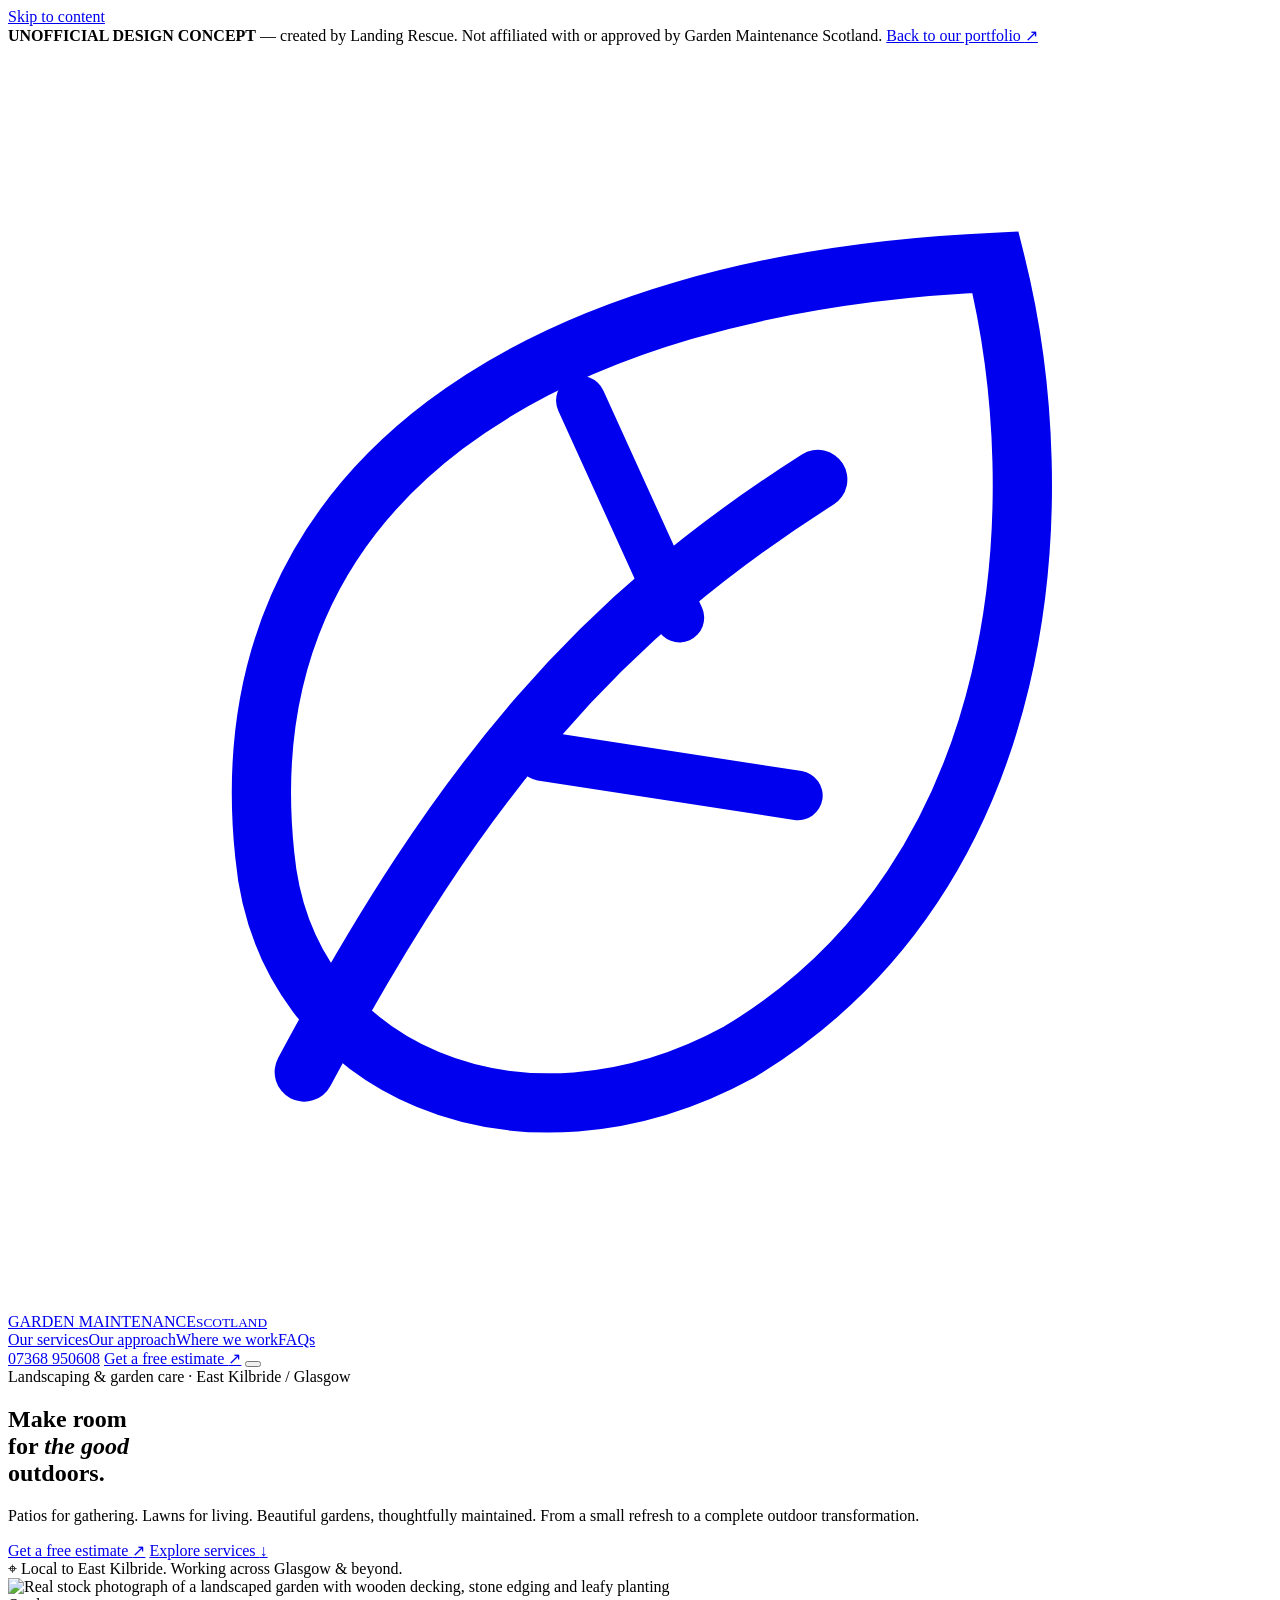
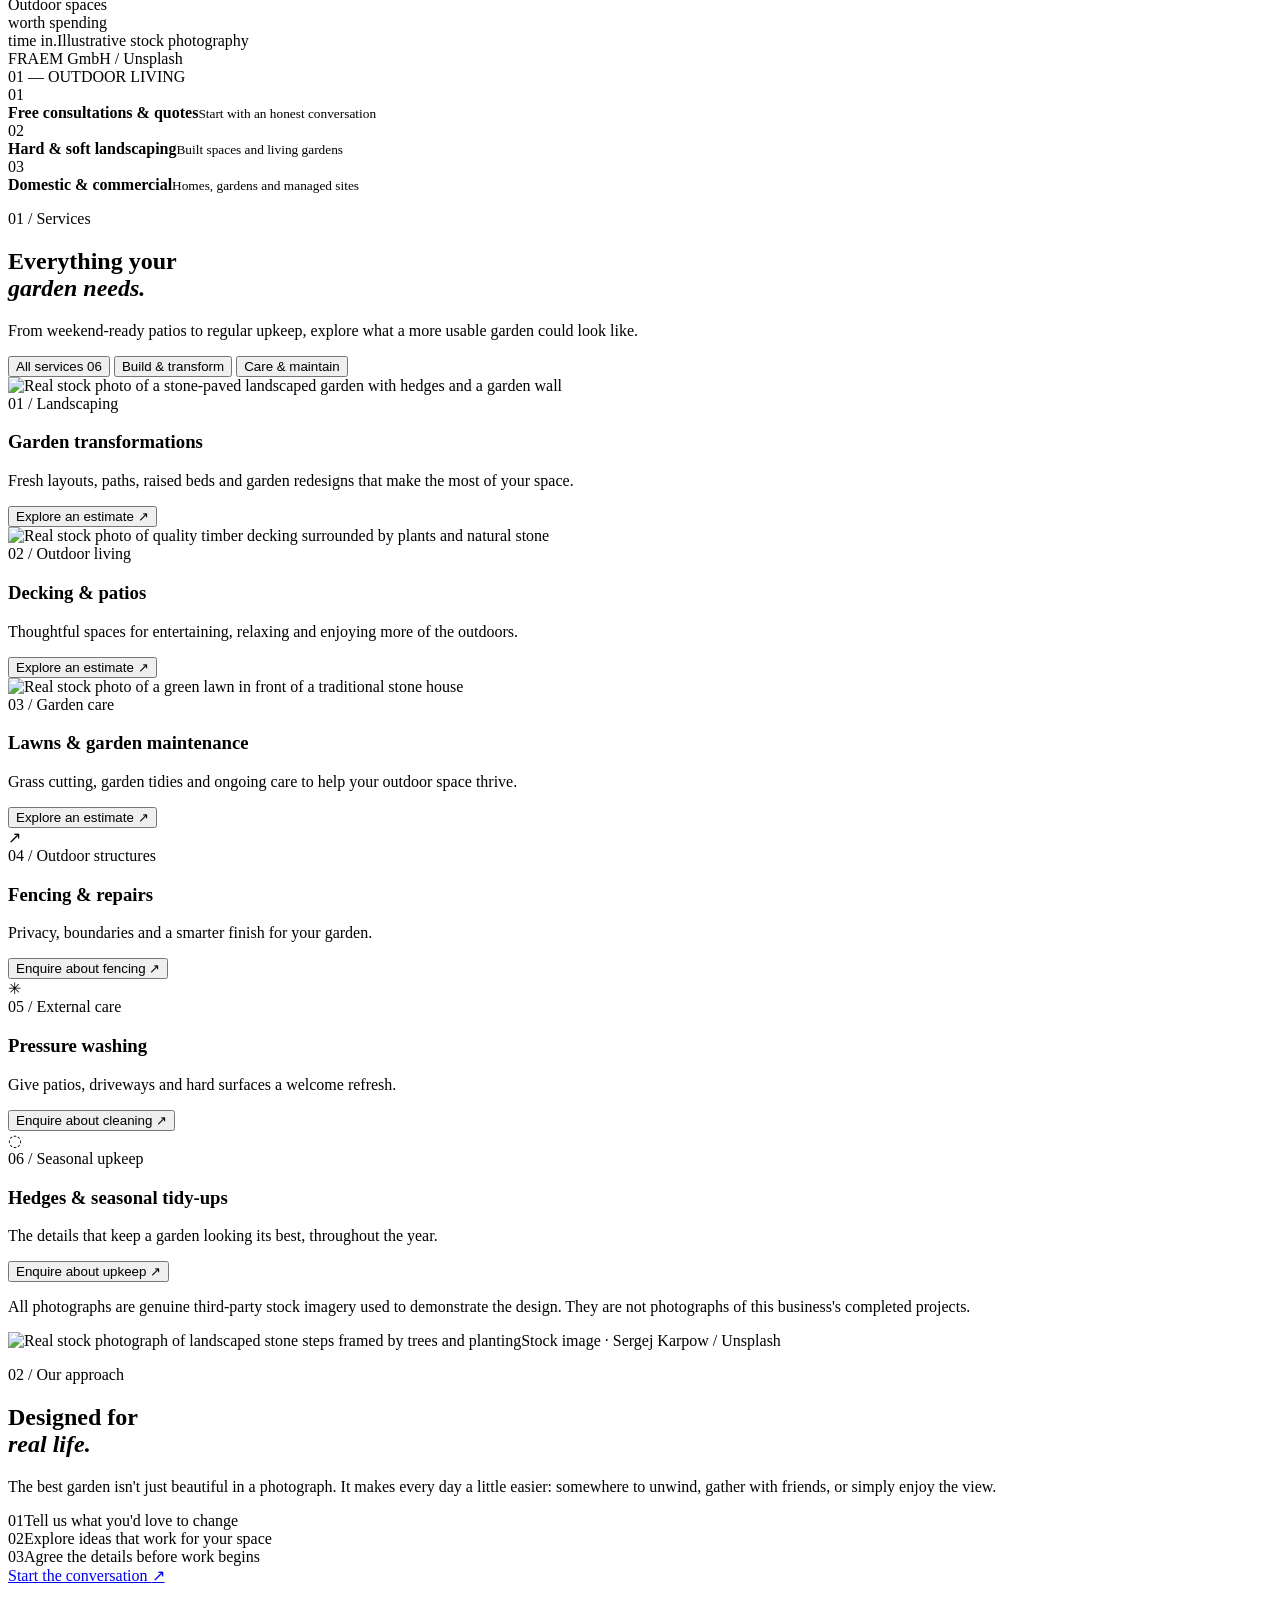
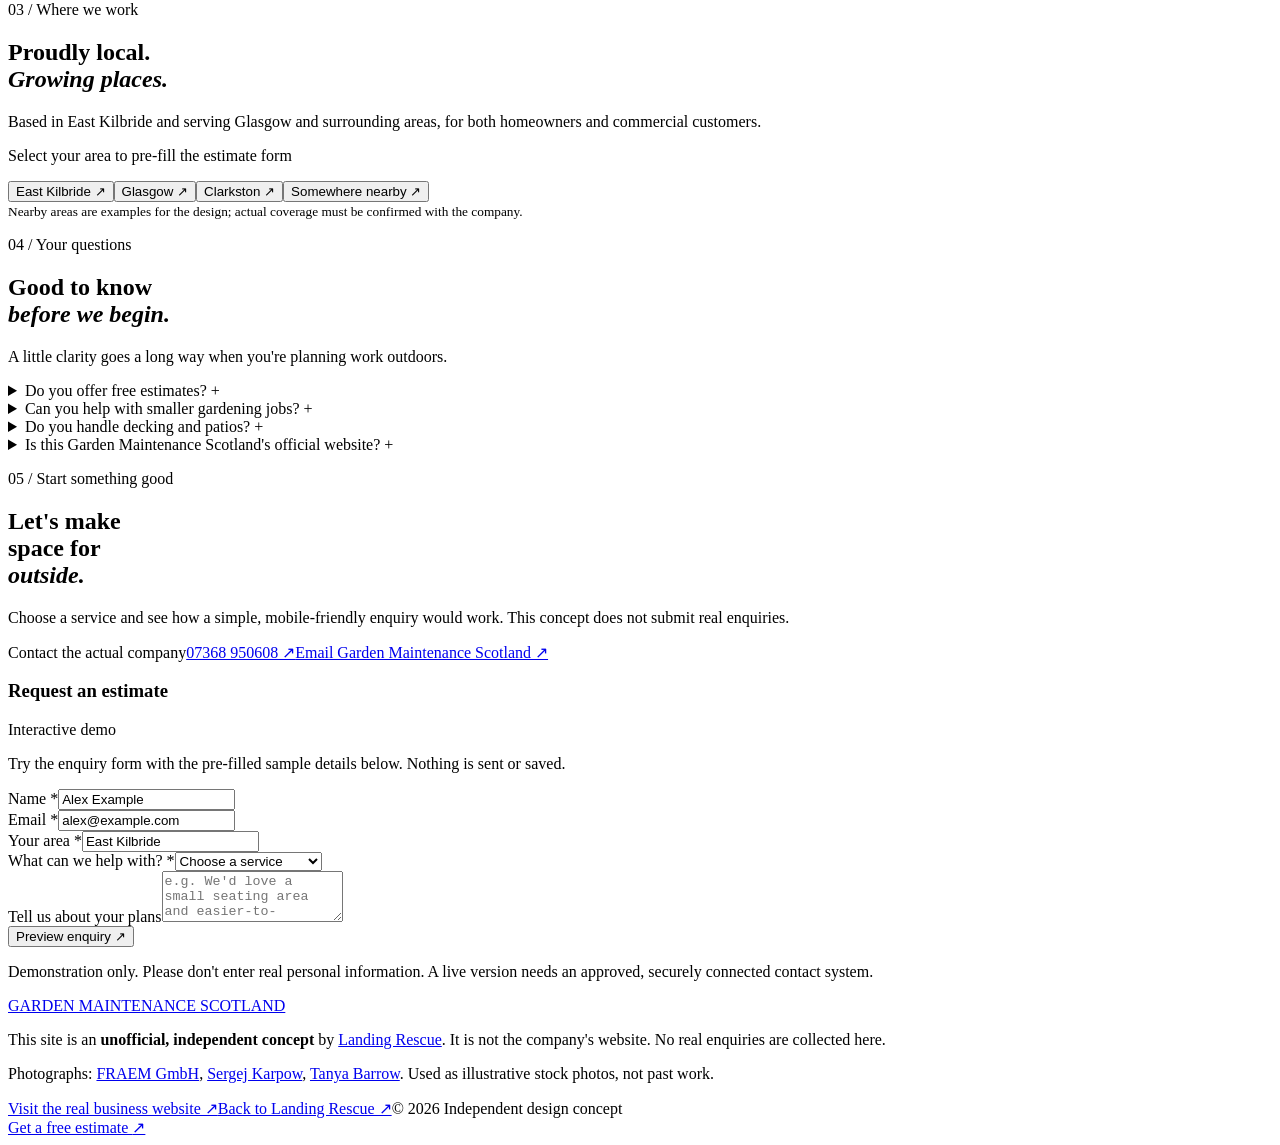
==== work/garden-maintenance-scotland/index.html @ 5c675982 "Add genuine-stock-photo garden website redesign concept" ====
<!doctype html>
<html lang="en-GB">
<head>
  <meta charset="utf-8">
  <meta name="viewport" content="width=device-width,initial-scale=1">
  <meta name="theme-color" content="#20352b">
  <meta name="robots" content="noindex,nofollow">
  <title>Garden Maintenance Scotland — Independent redesign concept | Landing Rescue</title>
  <meta name="description" content="An interactive, independent website redesign concept by Landing Rescue for Garden Maintenance Scotland. Not commissioned or approved by the business.">
  <link rel="preconnect" href="https://fonts.googleapis.com">
  <link rel="preconnect" href="https://fonts.gstatic.com" crossorigin>
  <link href="https://fonts.googleapis.com/css2?family=DM+Sans:wght@400;500;600;700;800&family=DM+Serif+Display:ital@0;1&display=swap" rel="stylesheet">
  <link rel="stylesheet" href="./style.css">
  <script src="./script.js" defer></script>
</head>
<body id="top">
  <a class="skip-link" href="#main-content">Skip to content</a>
  <div class="concept-bar">
    <span class="concept-dot"></span>
    <span><strong>UNOFFICIAL DESIGN CONCEPT</strong> — created by Landing Rescue. Not affiliated with or approved by Garden Maintenance Scotland.</span>
    <a href="../../index.html#work">Back to our portfolio <span aria-hidden="true">↗</span></a>
  </div>
  <header class="site-header" id="site-header">
    <div class="nav-container">
      <a class="brand" href="#top" aria-label="Garden Maintenance Scotland design concept home">
        <span class="brand-mark" aria-hidden="true"><svg viewBox="0 0 64 64" fill="none"><path d="M50 11c-23 1-39 11-37 30 1 11 13 16 24 10 15-9 16-28 13-40Z" stroke="currentColor" stroke-width="3"/><path d="M15 52c8-15 15-23 26-30" stroke="currentColor" stroke-width="3" stroke-linecap="round"/><path d="M34 29 29 18M27 36l13 2" stroke="currentColor" stroke-width="2.5" stroke-linecap="round"/></svg></span>
        <span class="brand-wordmark">GARDEN <span>MAINTENANCE</span><small>SCOTLAND</small></span>
      </a>
      <nav class="desktop-links" aria-label="Main navigation">
        <a href="#services">Our services</a><a href="#approach">Our approach</a><a href="#areas">Where we work</a><a href="#questions">FAQs</a>
      </nav>
      <div class="header-actions">
        <a class="header-phone" href="tel:+447368950608" aria-label="Call Garden Maintenance Scotland on 07368 950608">07368 950608</a>
        <a class="button button-dark header-cta" href="#estimate">Get a free estimate <span aria-hidden="true">↗</span></a>
        <button class="menu-button" id="menu-button" type="button" aria-label="Open menu" aria-controls="mobile-menu" aria-expanded="false"><span></span><span></span><span></span></button>
      </div>
    </div>
    <nav class="mobile-menu" id="mobile-menu" aria-label="Mobile navigation" hidden>
      <a href="#services">Our services</a><a href="#approach">Our approach</a><a href="#areas">Where we work</a><a href="#questions">FAQs</a><a href="#estimate">Get a free estimate ↗</a>
    </nav>
  </header>

  <main id="main-content">
    <section class="hero" aria-labelledby="hero-title">
      <div class="hero-content">
        <div class="hero-copy">
          <div class="eyebrow"><span class="eyebrow-line"></span> Landscaping & garden care · East Kilbride / Glasgow</div>
          <h1 id="hero-title">Make room<br>for <em>the good</em><br>outdoors.</h1>
          <p class="hero-description">Patios for gathering. Lawns for living. Beautiful gardens, thoughtfully maintained. From a small refresh to a complete outdoor transformation.</p>
          <div class="hero-actions">
            <a class="button button-dark" href="#estimate">Get a free estimate <span aria-hidden="true">↗</span></a>
            <a class="text-link" href="#services">Explore services <span aria-hidden="true">↓</span></a>
          </div>
          <div class="hero-location"><span class="location-icon" aria-hidden="true">⌖</span> Local to East Kilbride. Working across Glasgow & beyond.</div>
        </div>
        <div class="hero-media">
          <img src="https://images.unsplash.com/photo-1734079692147-c6fc9438a2d0?auto=format&amp;fit=crop&amp;w=1600&amp;q=85" width="1200" height="900" alt="Real stock photograph of a landscaped garden with wooden decking, stone edging and leafy planting" fetchpriority="high">
          <div class="hero-media-overlay"><span>Outdoor spaces<br>worth spending<br>time in.</span><span class="photo-note">Illustrative stock photography<br>FRAEM GmbH / Unsplash</span></div>
          <span class="hero-image-mark" aria-hidden="true">01 — OUTDOOR LIVING</span>
        </div>
      </div>
      <div class="hero-proof-wrap">
        <div class="proof-bar container">
          <div class="proof-item"><span class="proof-num">01</span><div><strong>Free consultations & quotes</strong><small>Start with an honest conversation</small></div></div>
          <div class="proof-item"><span class="proof-num">02</span><div><strong>Hard & soft landscaping</strong><small>Built spaces and living gardens</small></div></div>
          <div class="proof-item"><span class="proof-num">03</span><div><strong>Domestic & commercial</strong><small>Homes, gardens and managed sites</small></div></div>
        </div>
      </div>
    </section>

    <section class="section services-section" id="services" aria-labelledby="services-title">
      <div class="container">
        <div class="section-head"><div><p class="section-kicker">01 / Services</p><h2 id="services-title">Everything your<br><em>garden needs.</em></h2></div><p class="section-intro">From weekend-ready patios to regular upkeep, explore what a more usable garden could look like.</p></div>
        <div class="filter-tabs" role="group" aria-label="Filter garden services">
          <button class="filter-tab is-active" type="button" data-filter="all" aria-pressed="true">All services <span>06</span></button>
          <button class="filter-tab" type="button" data-filter="build" aria-pressed="false">Build & transform</button>
          <button class="filter-tab" type="button" data-filter="care" aria-pressed="false">Care & maintain</button>
        </div>
        <div class="service-grid" id="service-grid">
          <article class="service-card service-card-photo" data-category="build">
            <div class="service-image"><img loading="lazy" width="700" height="610" src="https://images.unsplash.com/photo-1761637822930-fb1c1a3df94d?auto=format&amp;fit=crop&amp;w=900&amp;q=84" alt="Real stock photo of a stone-paved landscaped garden with hedges and a garden wall"></div>
            <div class="service-card-body"><span class="service-index">01 / Landscaping</span><h3>Garden transformations</h3><p>Fresh layouts, paths, raised beds and garden redesigns that make the most of your space.</p><button type="button" class="service-action" data-service="Garden landscaping">Explore an estimate <span aria-hidden="true">↗</span></button></div>
          </article>
          <article class="service-card service-card-photo" data-category="build">
            <div class="service-image"><img loading="lazy" width="700" height="610" src="https://images.unsplash.com/photo-1734079692147-c6fc9438a2d0?auto=format&amp;fit=crop&amp;w=900&amp;q=82" alt="Real stock photo of quality timber decking surrounded by plants and natural stone"></div>
            <div class="service-card-body"><span class="service-index">02 / Outdoor living</span><h3>Decking & patios</h3><p>Thoughtful spaces for entertaining, relaxing and enjoying more of the outdoors.</p><button type="button" class="service-action" data-service="Decking or patios">Explore an estimate <span aria-hidden="true">↗</span></button></div>
          </article>
          <article class="service-card service-card-photo" data-category="care">
            <div class="service-image"><img loading="lazy" width="700" height="610" src="https://images.unsplash.com/photo-1772364588940-cc5b73730450?auto=format&amp;fit=crop&amp;w=900&amp;q=84" alt="Real stock photo of a green lawn in front of a traditional stone house"></div>
            <div class="service-card-body"><span class="service-index">03 / Garden care</span><h3>Lawns & garden maintenance</h3><p>Grass cutting, garden tidies and ongoing care to help your outdoor space thrive.</p><button type="button" class="service-action" data-service="Garden maintenance">Explore an estimate <span aria-hidden="true">↗</span></button></div>
          </article>
          <article class="service-card service-card-compact" data-category="build"><div class="compact-symbol" aria-hidden="true">↗</div><span class="service-index">04 / Outdoor structures</span><h3>Fencing & repairs</h3><p>Privacy, boundaries and a smarter finish for your garden.</p><button type="button" class="service-action" data-service="Fencing">Enquire about fencing <span aria-hidden="true">↗</span></button></article>
          <article class="service-card service-card-compact" data-category="care"><div class="compact-symbol" aria-hidden="true">✳</div><span class="service-index">05 / External care</span><h3>Pressure washing</h3><p>Give patios, driveways and hard surfaces a welcome refresh.</p><button type="button" class="service-action" data-service="Pressure washing">Enquire about cleaning <span aria-hidden="true">↗</span></button></article>
          <article class="service-card service-card-compact" data-category="care"><div class="compact-symbol" aria-hidden="true">◌</div><span class="service-index">06 / Seasonal upkeep</span><h3>Hedges & seasonal tidy-ups</h3><p>The details that keep a garden looking its best, throughout the year.</p><button type="button" class="service-action" data-service="Garden tidy">Enquire about upkeep <span aria-hidden="true">↗</span></button></article>
        </div>
        <p class="stock-note">All photographs are genuine third-party stock imagery used to demonstrate the design. They are not photographs of this business's completed projects.</p>
      </div>
    </section>

    <section class="vision-section" id="approach" aria-labelledby="vision-title">
      <div class="vision-photo"><img src="https://images.unsplash.com/photo-1761637823276-7d714eb45cb1?auto=format&amp;fit=crop&amp;w=1500&amp;q=85" loading="lazy" width="1200" height="940" alt="Real stock photograph of landscaped stone steps framed by trees and planting"><span class="photo-credit">Stock image · Sergej Karpow / Unsplash</span></div>
      <div class="vision-copy"><p class="section-kicker">02 / Our approach</p><h2 id="vision-title">Designed for<br><em>real life.</em></h2><p>The best garden isn't just beautiful in a photograph. It makes every day a little easier: somewhere to unwind, gather with friends, or simply enjoy the view.</p><div class="vision-points"><div><span>01</span>Tell us what you'd love to change</div><div><span>02</span>Explore ideas that work for your space</div><div><span>03</span>Agree the details before work begins</div></div><a class="button button-outline" href="#estimate">Start the conversation <span aria-hidden="true">↗</span></a></div>
    </section>

    <section class="areas-section section" id="areas" aria-labelledby="areas-title">
      <div class="container areas-inner"><div><p class="section-kicker">03 / Where we work</p><h2 id="areas-title">Proudly local.<br><em>Growing places.</em></h2><p>Based in East Kilbride and serving Glasgow and surrounding areas, for both homeowners and commercial customers.</p></div><div class="area-select"><p class="eyebrow">Select your area to pre-fill the estimate form</p><div class="area-buttons"><button type="button" data-area="East Kilbride">East Kilbride ↗</button><button type="button" data-area="Glasgow">Glasgow ↗</button><button type="button" data-area="Clarkston">Clarkston ↗</button><button type="button" data-area="Other nearby area">Somewhere nearby ↗</button></div><small>Nearby areas are examples for the design; actual coverage must be confirmed with the company.</small></div></div>
    </section>

    <section class="section faq-section" id="questions" aria-labelledby="faq-title">
      <div class="container"><div class="section-head"><div><p class="section-kicker">04 / Your questions</p><h2 id="faq-title">Good to know<br><em>before we begin.</em></h2></div><p class="section-intro">A little clarity goes a long way when you're planning work outdoors.</p></div>
        <div class="faq-list">
          <details><summary>Do you offer free estimates? <span aria-hidden="true">+</span></summary><p>The company's existing website advertises free consultations and quotations for garden design projects. Contact them directly for a quote for your particular work.</p></details>
          <details><summary>Can you help with smaller gardening jobs? <span aria-hidden="true">+</span></summary><p>Yes. The company's current website says no job is too small and lists grass cutting, hedge care and one-off garden tidies alongside larger projects.</p></details>
          <details><summary>Do you handle decking and patios? <span aria-hidden="true">+</span></summary><p>Yes. The business lists patios, timber and composite decking, fencing, turfing and other landscaping work among its services.</p></details>
          <details><summary>Is this Garden Maintenance Scotland's official website? <span aria-hidden="true">+</span></summary><p>No. This is an independent, speculative redesign concept created by Landing Rescue, not commissioned or approved by Garden Maintenance Scotland. The genuine company's website is linked at the top and bottom.</p></details>
        </div>
      </div>
    </section>

    <section class="contact-section" id="estimate" aria-labelledby="estimate-title">
      <div class="container contact-grid">
        <div class="contact-copy"><p class="section-kicker">05 / Start something good</p><h2 id="estimate-title">Let's make<br>space for<br><em>outside.</em></h2><p>Choose a service and see how a simple, mobile-friendly enquiry would work. This concept does not submit real enquiries.</p><div class="contact-methods"><span>Contact the actual company</span><a href="tel:+447368950608">07368 950608 ↗</a><a href="mailto:info@gardenmaintenancescotland.co.uk">Email Garden Maintenance Scotland ↗</a></div></div>
        <div class="form-card"><div class="form-card-top"><h3>Request an estimate</h3><span class="demo-pill">Interactive demo</span></div><p>Try the enquiry form with the pre-filled sample details below. Nothing is sent or saved.</p>
          <form id="estimate-form">
            <div class="form-row"><div class="form-field"><label for="demo-name">Name <span>*</span></label><input id="demo-name" autocomplete="off" required value="Alex Example" placeholder="Your name"></div><div class="form-field"><label for="demo-email">Email <span>*</span></label><input id="demo-email" type="email" autocomplete="off" required value="alex@example.com" placeholder="you@example.com"></div></div>
            <div class="form-row"><div class="form-field"><label for="demo-area">Your area <span>*</span></label><input id="demo-area" required autocomplete="off" value="East Kilbride" placeholder="Town / area"></div><div class="form-field"><label for="demo-service">What can we help with? <span>*</span></label><select id="demo-service" required><option value="">Choose a service</option><option>Garden landscaping</option><option>Decking or patios</option><option>Garden maintenance</option><option>Fencing</option><option>Pressure washing</option><option>Garden tidy</option><option>Other / not sure</option></select></div></div>
            <div class="form-field"><label for="demo-message">Tell us about your plans</label><textarea id="demo-message" rows="3" placeholder="e.g. We'd love a small seating area and easier-to-maintain planting."></textarea></div>
            <button class="button button-dark form-submit" type="submit">Preview enquiry <span aria-hidden="true">↗</span></button>
            <p class="form-small">Demonstration only. Please don't enter real personal information. A live version needs an approved, securely connected contact system.</p>
            <div id="form-result" class="form-result" aria-live="polite" role="status" hidden></div>
          </form>
        </div>
      </div>
    </section>
  </main>

  <footer class="site-footer"><div class="container footer-inner"><div><a class="footer-brand" href="#top">GARDEN MAINTENANCE <span>SCOTLAND</span></a><p>This site is an <strong>unofficial, independent concept</strong> by <a href="../../index.html">Landing Rescue</a>. It is not the company's website. No real enquiries are collected here.</p><p class="image-credits">Photographs: <a href="https://unsplash.com/photos/a-wooden-deck-surrounded-by-rocks-and-trees-XetPrcHCzZg" target="_blank" rel="noopener">FRAEM GmbH</a>, <a href="https://unsplash.com/photos/modern-garden-pathway-with-stone-wall-and-hedges-taaMG-ioJU8" target="_blank" rel="noopener">Sergej Karpow</a>, <a href="https://unsplash.com/photos/charming-stone-cottage-with-ivy-and-green-lawn--W5K1ja1wdE" target="_blank" rel="noopener">Tanya Barrow</a>. Used as illustrative stock photos, not past work.</p></div><div class="footer-right"><a href="https://www.gardenmaintenancescotland.co.uk/" target="_blank" rel="noopener noreferrer">Visit the real business website ↗</a><a href="../../index.html#work">Back to Landing Rescue ↗</a><span>© <span id="year">2026</span> Independent design concept</span></div></div></footer>
  <a class="sticky-mobile-cta" href="#estimate">Get a free estimate <span aria-hidden="true">↗</span></a>
</body>
</html>
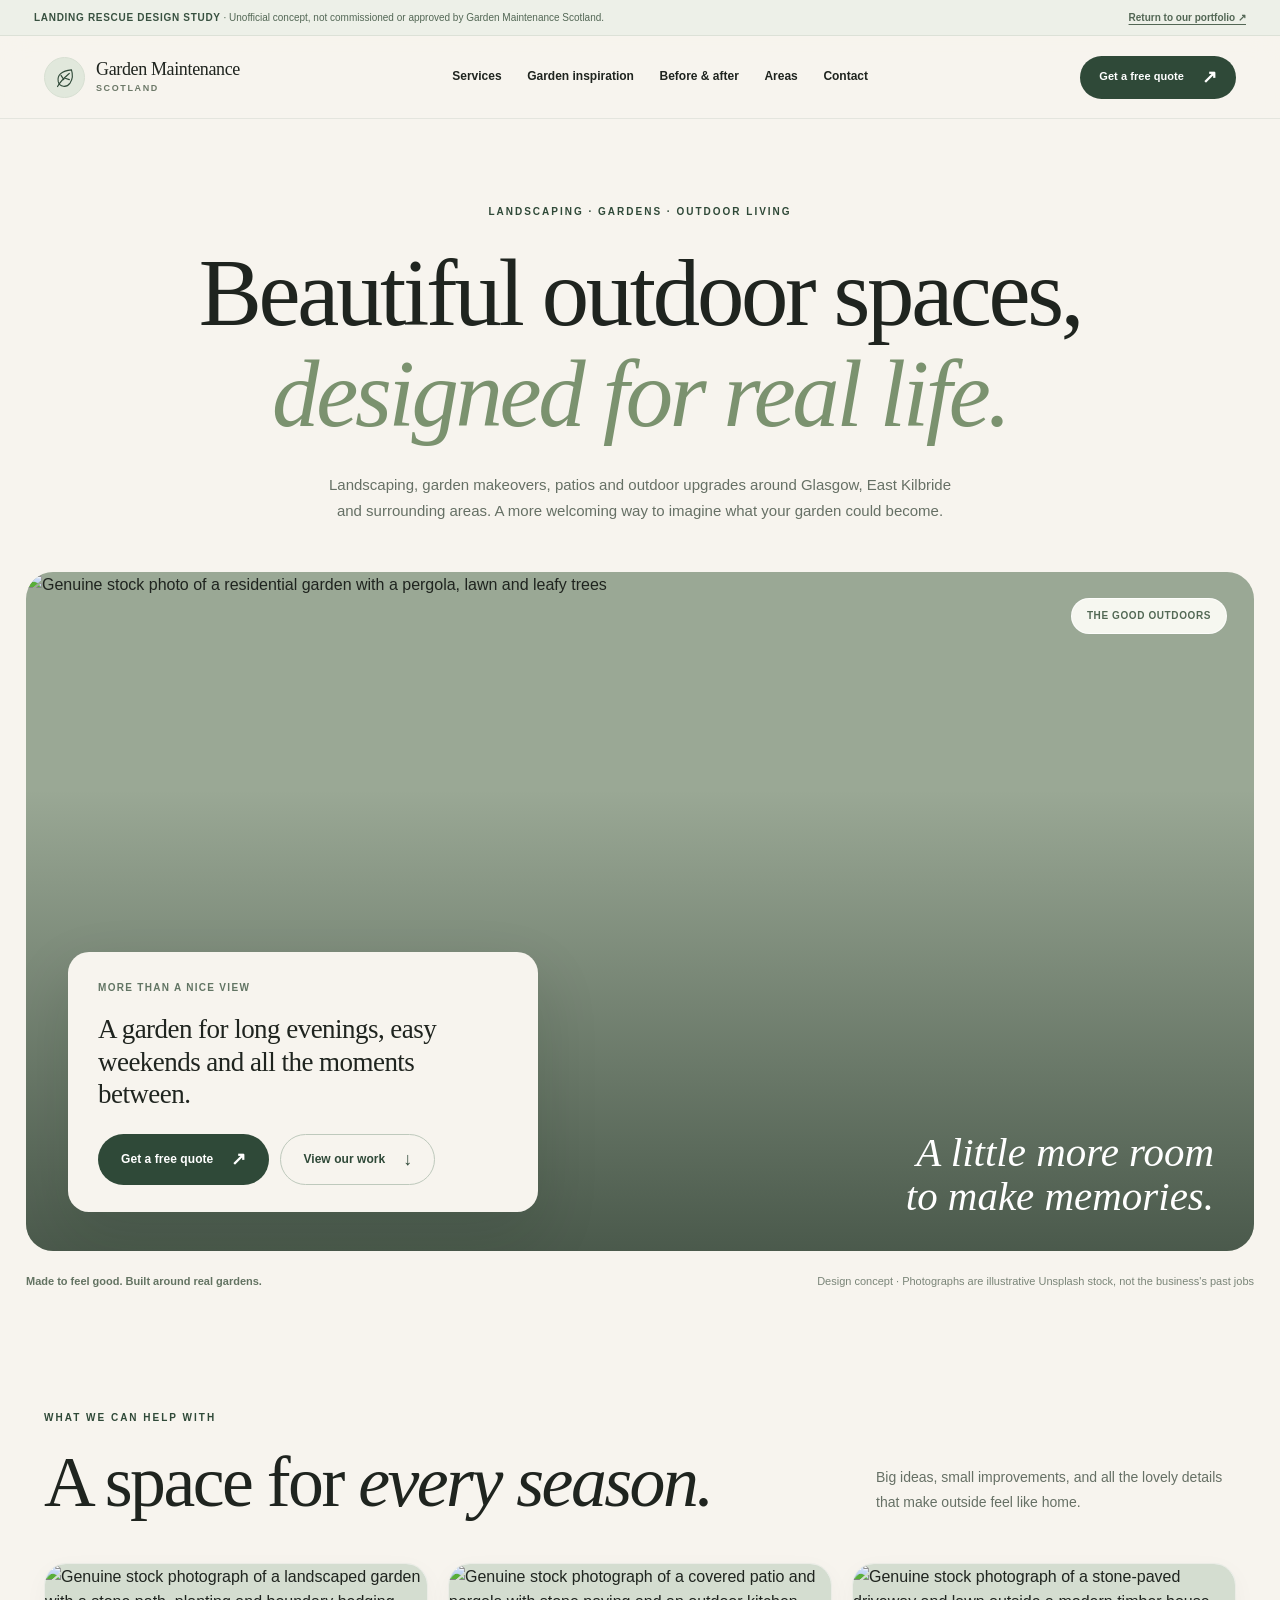
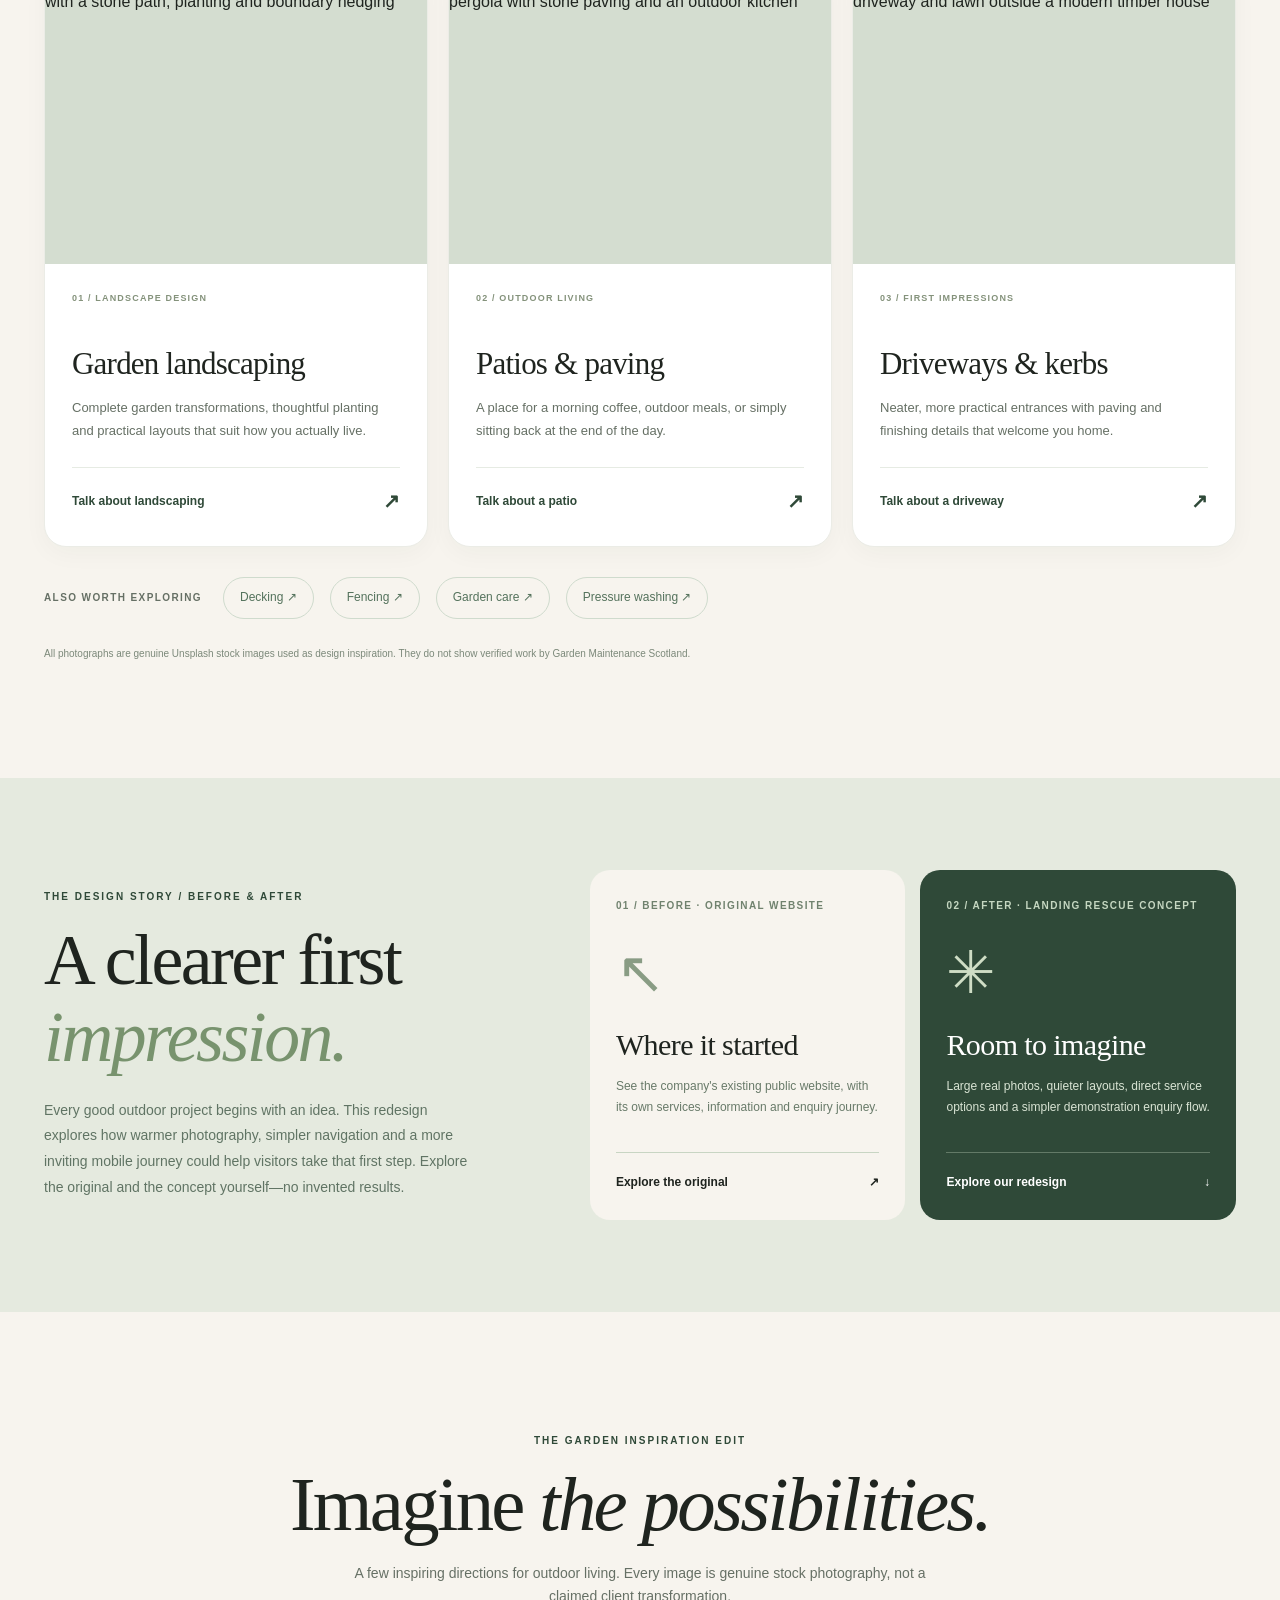
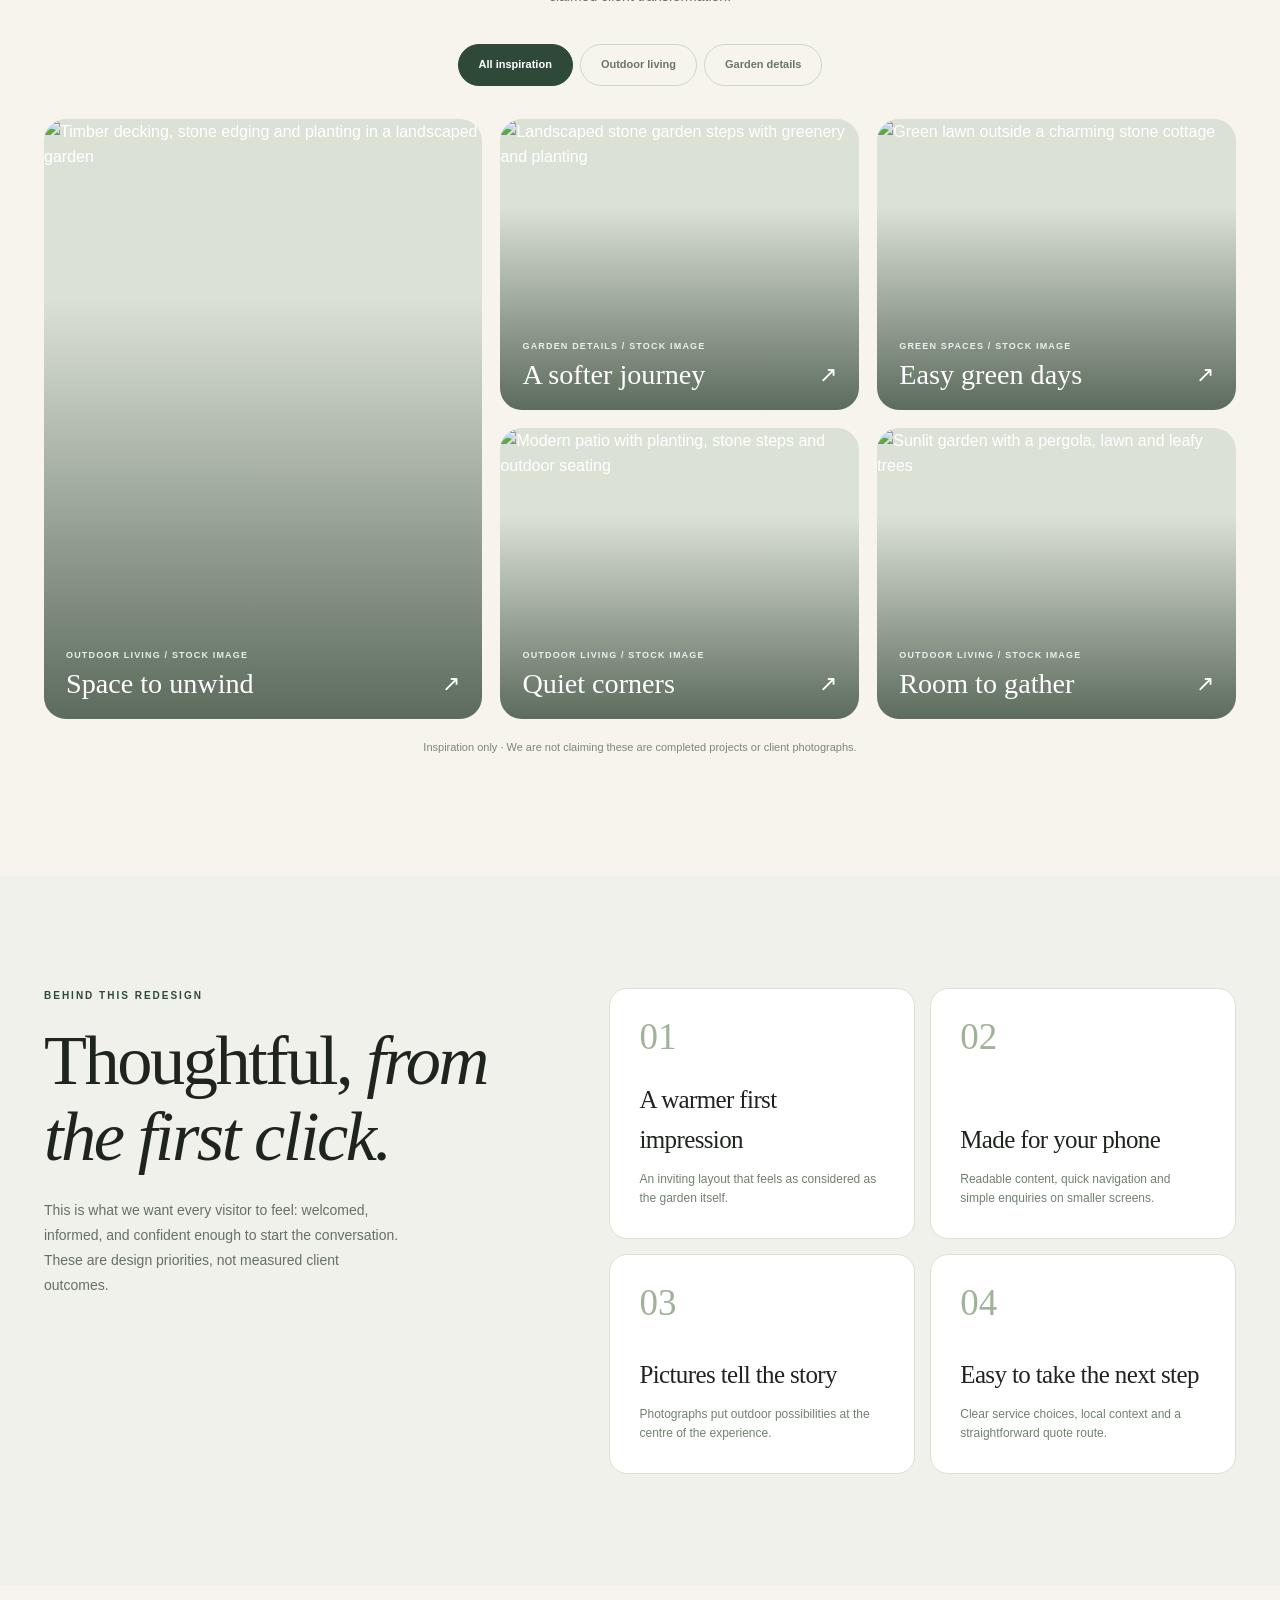
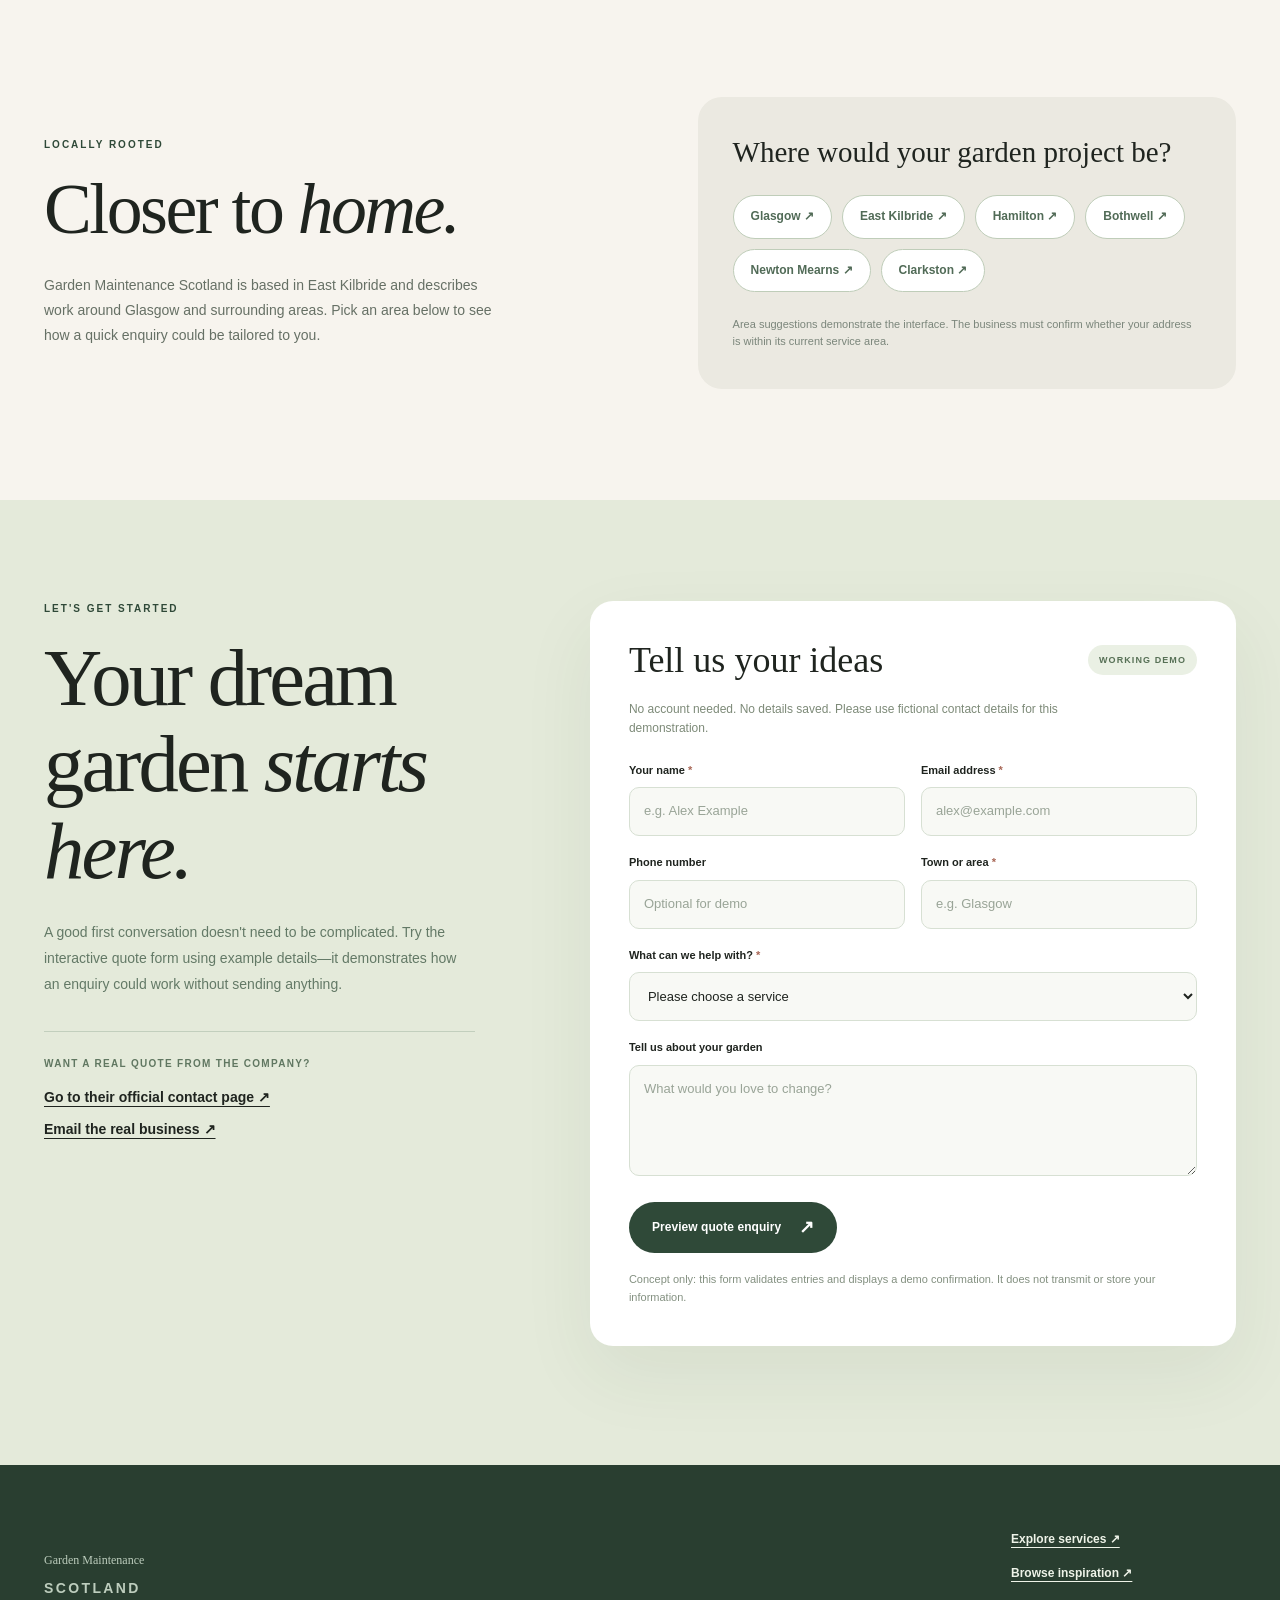
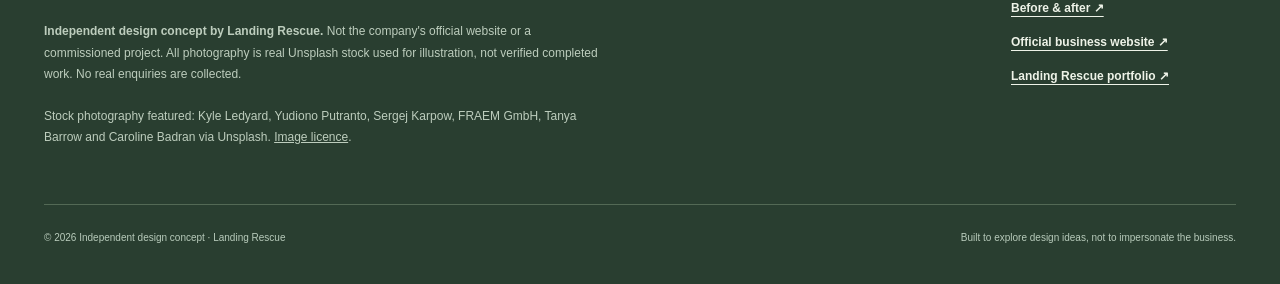
==== commit b2a88251: "Replace garden concept with warm photo-led lifestyle website, gallery and working demo form" ====
--- a/work/garden-maintenance-scotland/index.html
+++ b/work/garden-maintenance-scotland/index.html
@@ -2,139 +2,333 @@
 <html lang="en-GB">
 <head>
   <meta charset="utf-8">
-  <meta name="viewport" content="width=device-width,initial-scale=1">
-  <meta name="theme-color" content="#20352b">
-  <meta name="robots" content="noindex,nofollow">
-  <title>Garden Maintenance Scotland — Independent redesign concept | Landing Rescue</title>
-  <meta name="description" content="An interactive, independent website redesign concept by Landing Rescue for Garden Maintenance Scotland. Not commissioned or approved by the business.">
+  <meta name="viewport" content="width=device-width, initial-scale=1">
+  <meta name="theme-color" content="#F7F4EE">
+  <meta name="robots" content="noindex, nofollow">
+  <meta name="description" content="A complete interactive landscaping website redesign concept by Landing Rescue. This is not Garden Maintenance Scotland's official website.">
+  <title>Garden Maintenance Scotland — Independent Website Redesign | Landing Rescue</title>
   <link rel="preconnect" href="https://fonts.googleapis.com">
   <link rel="preconnect" href="https://fonts.gstatic.com" crossorigin>
   <link href="https://fonts.googleapis.com/css2?family=DM+Sans:wght@400;500;600;700;800&family=DM+Serif+Display:ital@0;1&display=swap" rel="stylesheet">
-  <link rel="stylesheet" href="./style.css">
-  <script src="./script.js" defer></script>
+  <link rel="stylesheet" href="./lifestyle.css">
+  <script src="./lifestyle.js" defer></script>
 </head>
 <body id="top">
-  <a class="skip-link" href="#main-content">Skip to content</a>
+  <a class="skip-link" href="#content">Skip to content</a>
   <div class="concept-bar">
-    <span class="concept-dot"></span>
-    <span><strong>UNOFFICIAL DESIGN CONCEPT</strong> — created by Landing Rescue. Not affiliated with or approved by Garden Maintenance Scotland.</span>
-    <a href="../../index.html#work">Back to our portfolio <span aria-hidden="true">↗</span></a>
+    <span><strong>LANDING RESCUE DESIGN STUDY</strong> · Unofficial concept, not commissioned or approved by Garden Maintenance Scotland.</span>
+    <a href="../../index.html#work">Return to our portfolio ↗</a>
   </div>
-  <header class="site-header" id="site-header">
-    <div class="nav-container">
-      <a class="brand" href="#top" aria-label="Garden Maintenance Scotland design concept home">
-        <span class="brand-mark" aria-hidden="true"><svg viewBox="0 0 64 64" fill="none"><path d="M50 11c-23 1-39 11-37 30 1 11 13 16 24 10 15-9 16-28 13-40Z" stroke="currentColor" stroke-width="3"/><path d="M15 52c8-15 15-23 26-30" stroke="currentColor" stroke-width="3" stroke-linecap="round"/><path d="M34 29 29 18M27 36l13 2" stroke="currentColor" stroke-width="2.5" stroke-linecap="round"/></svg></span>
-        <span class="brand-wordmark">GARDEN <span>MAINTENANCE</span><small>SCOTLAND</small></span>
+
+  <header class="site-header">
+    <div class="container nav-inner">
+      <a class="brand" href="#top" aria-label="Garden Maintenance Scotland concept homepage">
+        <span class="brand-illustration" aria-hidden="true">
+          <svg viewBox="0 0 36 36" fill="none">
+            <path d="M28 7C14 8 7 15 9 24c2 8 12 9 17 2 4-6 4-13 2-19Z" stroke="currentColor" stroke-width="1.65"/>
+            <path d="M8 31c4-8 10-13 17-19M17 21l-4-6m6 4 6 2" stroke="currentColor" stroke-linecap="round" stroke-width="1.65"/>
+          </svg>
+        </span>
+        <span class="brand-text">Garden Maintenance <span>Scotland</span></span>
       </a>
-      <nav class="desktop-links" aria-label="Main navigation">
-        <a href="#services">Our services</a><a href="#approach">Our approach</a><a href="#areas">Where we work</a><a href="#questions">FAQs</a>
+      <nav class="desktop-nav" aria-label="Main navigation">
+        <a href="#services">Services</a>
+        <a href="#inspiration">Garden inspiration</a>
+        <a href="#design-study">Before &amp; after</a>
+        <a href="#areas">Areas</a>
+        <a href="#contact">Contact</a>
       </nav>
-      <div class="header-actions">
-        <a class="header-phone" href="tel:+447368950608" aria-label="Call Garden Maintenance Scotland on 07368 950608">07368 950608</a>
-        <a class="button button-dark header-cta" href="#estimate">Get a free estimate <span aria-hidden="true">↗</span></a>
-        <button class="menu-button" id="menu-button" type="button" aria-label="Open menu" aria-controls="mobile-menu" aria-expanded="false"><span></span><span></span><span></span></button>
+      <div class="header-right">
+        <a class="btn btn-forest" href="#contact">Get a free quote <span class="btn-arrow" aria-hidden="true">↗</span></a>
+        <button class="hamburger" id="menu-button" type="button" aria-controls="mobile-menu" aria-expanded="false" aria-label="Open menu"><span></span><span></span><span></span></button>
       </div>
     </div>
-    <nav class="mobile-menu" id="mobile-menu" aria-label="Mobile navigation" hidden>
-      <a href="#services">Our services</a><a href="#approach">Our approach</a><a href="#areas">Where we work</a><a href="#questions">FAQs</a><a href="#estimate">Get a free estimate ↗</a>
+    <nav class="mobile-nav" id="mobile-menu" aria-label="Mobile navigation" hidden>
+      <a href="#services">Services</a>
+      <a href="#inspiration">Garden inspiration</a>
+      <a href="#design-study">Before &amp; after</a>
+      <a href="#areas">Areas we cover</a>
+      <a href="#contact">Get a free quote</a>
     </nav>
   </header>
 
-  <main id="main-content">
-    <section class="hero" aria-labelledby="hero-title">
-      <div class="hero-content">
-        <div class="hero-copy">
-          <div class="eyebrow"><span class="eyebrow-line"></span> Landscaping & garden care · East Kilbride / Glasgow</div>
-          <h1 id="hero-title">Make room<br>for <em>the good</em><br>outdoors.</h1>
-          <p class="hero-description">Patios for gathering. Lawns for living. Beautiful gardens, thoughtfully maintained. From a small refresh to a complete outdoor transformation.</p>
-          <div class="hero-actions">
-            <a class="button button-dark" href="#estimate">Get a free estimate <span aria-hidden="true">↗</span></a>
-            <a class="text-link" href="#services">Explore services <span aria-hidden="true">↓</span></a>
-          </div>
-          <div class="hero-location"><span class="location-icon" aria-hidden="true">⌖</span> Local to East Kilbride. Working across Glasgow & beyond.</div>
-        </div>
-        <div class="hero-media">
-          <img src="https://images.unsplash.com/photo-1734079692147-c6fc9438a2d0?auto=format&amp;fit=crop&amp;w=1600&amp;q=85" width="1200" height="900" alt="Real stock photograph of a landscaped garden with wooden decking, stone edging and leafy planting" fetchpriority="high">
-          <div class="hero-media-overlay"><span>Outdoor spaces<br>worth spending<br>time in.</span><span class="photo-note">Illustrative stock photography<br>FRAEM GmbH / Unsplash</span></div>
-          <span class="hero-image-mark" aria-hidden="true">01 — OUTDOOR LIVING</span>
-        </div>
-      </div>
-      <div class="hero-proof-wrap">
-        <div class="proof-bar container">
-          <div class="proof-item"><span class="proof-num">01</span><div><strong>Free consultations & quotes</strong><small>Start with an honest conversation</small></div></div>
-          <div class="proof-item"><span class="proof-num">02</span><div><strong>Hard & soft landscaping</strong><small>Built spaces and living gardens</small></div></div>
-          <div class="proof-item"><span class="proof-num">03</span><div><strong>Domestic & commercial</strong><small>Homes, gardens and managed sites</small></div></div>
-        </div>
-      </div>
-    </section>
-
-    <section class="section services-section" id="services" aria-labelledby="services-title">
+  <main id="content">
+    <!-- Unlike the roofing design, this hero uses centre-set editorial typography and a full-width photograph. -->
+    <section class="hero" aria-labelledby="hero-heading">
+      <div class="hero-top">
+        <p class="eyebrow">Landscaping · Gardens · Outdoor living</p>
+        <h1 id="hero-heading">Beautiful outdoor spaces,<br><em>designed for real life.</em></h1>
+        <p>Landscaping, garden makeovers, patios and outdoor upgrades around Glasgow, East Kilbride and surrounding areas. A more welcoming way to imagine what your garden could become.</p>
+      </div>
+      <div class="container-wide">
+        <div class="hero-stage">
+          <img src="https://images.unsplash.com/photo-1755816764913-bd1104a26d78?auto=format&amp;fit=crop&amp;w=2000&amp;q=85" alt="Genuine stock photo of a residential garden with a pergola, lawn and leafy trees" width="1600" height="960" fetchpriority="high">
+          <span class="hero-label">The good outdoors</span>
+          <div class="hero-floating">
+            <span>More than a nice view</span>
+            <p>A garden for long evenings, easy weekends and all the moments between.</p>
+            <div class="hero-buttons">
+              <a class="btn btn-forest" href="#contact">Get a free quote <span class="btn-arrow" aria-hidden="true">↗</span></a>
+              <a class="btn btn-outline" href="#inspiration">View our work <span class="btn-arrow" aria-hidden="true">↓</span></a>
+            </div>
+          </div>
+          <p class="hero-caption">A little more room<br>to make memories.</p>
+        </div>
+        <div class="post-hero">
+          <strong>Made to feel good. Built around real gardens.</strong>
+          <span>Design concept · Photographs are illustrative Unsplash stock, not the business's past jobs</span>
+        </div>
+      </div>
+    </section>
+
+    <!-- Three genuine stock photography cards: not fake client projects. -->
+    <section class="section services" id="services" aria-labelledby="services-heading">
       <div class="container">
-        <div class="section-head"><div><p class="section-kicker">01 / Services</p><h2 id="services-title">Everything your<br><em>garden needs.</em></h2></div><p class="section-intro">From weekend-ready patios to regular upkeep, explore what a more usable garden could look like.</p></div>
-        <div class="filter-tabs" role="group" aria-label="Filter garden services">
-          <button class="filter-tab is-active" type="button" data-filter="all" aria-pressed="true">All services <span>06</span></button>
-          <button class="filter-tab" type="button" data-filter="build" aria-pressed="false">Build & transform</button>
-          <button class="filter-tab" type="button" data-filter="care" aria-pressed="false">Care & maintain</button>
-        </div>
-        <div class="service-grid" id="service-grid">
-          <article class="service-card service-card-photo" data-category="build">
-            <div class="service-image"><img loading="lazy" width="700" height="610" src="https://images.unsplash.com/photo-1761637822930-fb1c1a3df94d?auto=format&amp;fit=crop&amp;w=900&amp;q=84" alt="Real stock photo of a stone-paved landscaped garden with hedges and a garden wall"></div>
-            <div class="service-card-body"><span class="service-index">01 / Landscaping</span><h3>Garden transformations</h3><p>Fresh layouts, paths, raised beds and garden redesigns that make the most of your space.</p><button type="button" class="service-action" data-service="Garden landscaping">Explore an estimate <span aria-hidden="true">↗</span></button></div>
-          </article>
-          <article class="service-card service-card-photo" data-category="build">
-            <div class="service-image"><img loading="lazy" width="700" height="610" src="https://images.unsplash.com/photo-1734079692147-c6fc9438a2d0?auto=format&amp;fit=crop&amp;w=900&amp;q=82" alt="Real stock photo of quality timber decking surrounded by plants and natural stone"></div>
-            <div class="service-card-body"><span class="service-index">02 / Outdoor living</span><h3>Decking & patios</h3><p>Thoughtful spaces for entertaining, relaxing and enjoying more of the outdoors.</p><button type="button" class="service-action" data-service="Decking or patios">Explore an estimate <span aria-hidden="true">↗</span></button></div>
-          </article>
-          <article class="service-card service-card-photo" data-category="care">
-            <div class="service-image"><img loading="lazy" width="700" height="610" src="https://images.unsplash.com/photo-1772364588940-cc5b73730450?auto=format&amp;fit=crop&amp;w=900&amp;q=84" alt="Real stock photo of a green lawn in front of a traditional stone house"></div>
-            <div class="service-card-body"><span class="service-index">03 / Garden care</span><h3>Lawns & garden maintenance</h3><p>Grass cutting, garden tidies and ongoing care to help your outdoor space thrive.</p><button type="button" class="service-action" data-service="Garden maintenance">Explore an estimate <span aria-hidden="true">↗</span></button></div>
-          </article>
-          <article class="service-card service-card-compact" data-category="build"><div class="compact-symbol" aria-hidden="true">↗</div><span class="service-index">04 / Outdoor structures</span><h3>Fencing & repairs</h3><p>Privacy, boundaries and a smarter finish for your garden.</p><button type="button" class="service-action" data-service="Fencing">Enquire about fencing <span aria-hidden="true">↗</span></button></article>
-          <article class="service-card service-card-compact" data-category="care"><div class="compact-symbol" aria-hidden="true">✳</div><span class="service-index">05 / External care</span><h3>Pressure washing</h3><p>Give patios, driveways and hard surfaces a welcome refresh.</p><button type="button" class="service-action" data-service="Pressure washing">Enquire about cleaning <span aria-hidden="true">↗</span></button></article>
-          <article class="service-card service-card-compact" data-category="care"><div class="compact-symbol" aria-hidden="true">◌</div><span class="service-index">06 / Seasonal upkeep</span><h3>Hedges & seasonal tidy-ups</h3><p>The details that keep a garden looking its best, throughout the year.</p><button type="button" class="service-action" data-service="Garden tidy">Enquire about upkeep <span aria-hidden="true">↗</span></button></article>
-        </div>
-        <p class="stock-note">All photographs are genuine third-party stock imagery used to demonstrate the design. They are not photographs of this business's completed projects.</p>
-      </div>
-    </section>
-
-    <section class="vision-section" id="approach" aria-labelledby="vision-title">
-      <div class="vision-photo"><img src="https://images.unsplash.com/photo-1761637823276-7d714eb45cb1?auto=format&amp;fit=crop&amp;w=1500&amp;q=85" loading="lazy" width="1200" height="940" alt="Real stock photograph of landscaped stone steps framed by trees and planting"><span class="photo-credit">Stock image · Sergej Karpow / Unsplash</span></div>
-      <div class="vision-copy"><p class="section-kicker">02 / Our approach</p><h2 id="vision-title">Designed for<br><em>real life.</em></h2><p>The best garden isn't just beautiful in a photograph. It makes every day a little easier: somewhere to unwind, gather with friends, or simply enjoy the view.</p><div class="vision-points"><div><span>01</span>Tell us what you'd love to change</div><div><span>02</span>Explore ideas that work for your space</div><div><span>03</span>Agree the details before work begins</div></div><a class="button button-outline" href="#estimate">Start the conversation <span aria-hidden="true">↗</span></a></div>
-    </section>
-
-    <section class="areas-section section" id="areas" aria-labelledby="areas-title">
-      <div class="container areas-inner"><div><p class="section-kicker">03 / Where we work</p><h2 id="areas-title">Proudly local.<br><em>Growing places.</em></h2><p>Based in East Kilbride and serving Glasgow and surrounding areas, for both homeowners and commercial customers.</p></div><div class="area-select"><p class="eyebrow">Select your area to pre-fill the estimate form</p><div class="area-buttons"><button type="button" data-area="East Kilbride">East Kilbride ↗</button><button type="button" data-area="Glasgow">Glasgow ↗</button><button type="button" data-area="Clarkston">Clarkston ↗</button><button type="button" data-area="Other nearby area">Somewhere nearby ↗</button></div><small>Nearby areas are examples for the design; actual coverage must be confirmed with the company.</small></div></div>
-    </section>
-
-    <section class="section faq-section" id="questions" aria-labelledby="faq-title">
-      <div class="container"><div class="section-head"><div><p class="section-kicker">04 / Your questions</p><h2 id="faq-title">Good to know<br><em>before we begin.</em></h2></div><p class="section-intro">A little clarity goes a long way when you're planning work outdoors.</p></div>
-        <div class="faq-list">
-          <details><summary>Do you offer free estimates? <span aria-hidden="true">+</span></summary><p>The company's existing website advertises free consultations and quotations for garden design projects. Contact them directly for a quote for your particular work.</p></details>
-          <details><summary>Can you help with smaller gardening jobs? <span aria-hidden="true">+</span></summary><p>Yes. The company's current website says no job is too small and lists grass cutting, hedge care and one-off garden tidies alongside larger projects.</p></details>
-          <details><summary>Do you handle decking and patios? <span aria-hidden="true">+</span></summary><p>Yes. The business lists patios, timber and composite decking, fencing, turfing and other landscaping work among its services.</p></details>
-          <details><summary>Is this Garden Maintenance Scotland's official website? <span aria-hidden="true">+</span></summary><p>No. This is an independent, speculative redesign concept created by Landing Rescue, not commissioned or approved by Garden Maintenance Scotland. The genuine company's website is linked at the top and bottom.</p></details>
-        </div>
-      </div>
-    </section>
-
-    <section class="contact-section" id="estimate" aria-labelledby="estimate-title">
-      <div class="container contact-grid">
-        <div class="contact-copy"><p class="section-kicker">05 / Start something good</p><h2 id="estimate-title">Let's make<br>space for<br><em>outside.</em></h2><p>Choose a service and see how a simple, mobile-friendly enquiry would work. This concept does not submit real enquiries.</p><div class="contact-methods"><span>Contact the actual company</span><a href="tel:+447368950608">07368 950608 ↗</a><a href="mailto:info@gardenmaintenancescotland.co.uk">Email Garden Maintenance Scotland ↗</a></div></div>
-        <div class="form-card"><div class="form-card-top"><h3>Request an estimate</h3><span class="demo-pill">Interactive demo</span></div><p>Try the enquiry form with the pre-filled sample details below. Nothing is sent or saved.</p>
-          <form id="estimate-form">
-            <div class="form-row"><div class="form-field"><label for="demo-name">Name <span>*</span></label><input id="demo-name" autocomplete="off" required value="Alex Example" placeholder="Your name"></div><div class="form-field"><label for="demo-email">Email <span>*</span></label><input id="demo-email" type="email" autocomplete="off" required value="alex@example.com" placeholder="you@example.com"></div></div>
-            <div class="form-row"><div class="form-field"><label for="demo-area">Your area <span>*</span></label><input id="demo-area" required autocomplete="off" value="East Kilbride" placeholder="Town / area"></div><div class="form-field"><label for="demo-service">What can we help with? <span>*</span></label><select id="demo-service" required><option value="">Choose a service</option><option>Garden landscaping</option><option>Decking or patios</option><option>Garden maintenance</option><option>Fencing</option><option>Pressure washing</option><option>Garden tidy</option><option>Other / not sure</option></select></div></div>
-            <div class="form-field"><label for="demo-message">Tell us about your plans</label><textarea id="demo-message" rows="3" placeholder="e.g. We'd love a small seating area and easier-to-maintain planting."></textarea></div>
-            <button class="button button-dark form-submit" type="submit">Preview enquiry <span aria-hidden="true">↗</span></button>
-            <p class="form-small">Demonstration only. Please don't enter real personal information. A live version needs an approved, securely connected contact system.</p>
-            <div id="form-result" class="form-result" aria-live="polite" role="status" hidden></div>
+        <div class="section-heading">
+          <div>
+            <p class="eyebrow">What we can help with</p>
+            <h2 id="services-heading">A space for <em>every season.</em></h2>
+          </div>
+          <p>Big ideas, small improvements, and all the lovely details that make outside feel like home.</p>
+        </div>
+        <div class="service-grid">
+          <article class="service-card">
+            <div class="service-photo"><img src="https://images.unsplash.com/photo-1761637822930-fb1c1a3df94d?auto=format&amp;fit=crop&amp;w=1000&amp;q=84" width="800" height="680" loading="lazy" alt="Genuine stock photograph of a landscaped garden with a stone path, planting and boundary hedging"></div>
+            <div class="service-body">
+              <p class="eyebrow">01 / Landscape design</p>
+              <h3>Garden landscaping</h3>
+              <p>Complete garden transformations, thoughtful planting and practical layouts that suit how you actually live.</p>
+              <button class="card-link" type="button" data-service="Garden landscaping">Talk about landscaping <span aria-hidden="true">↗</span></button>
+            </div>
+          </article>
+          <article class="service-card">
+            <div class="service-photo"><img src="https://images.unsplash.com/photo-1755816764831-2803235f0099?auto=format&amp;fit=crop&amp;w=1000&amp;q=84" width="800" height="680" loading="lazy" alt="Genuine stock photograph of a covered patio and pergola with stone paving and an outdoor kitchen"></div>
+            <div class="service-body">
+              <p class="eyebrow">02 / Outdoor living</p>
+              <h3>Patios &amp; paving</h3>
+              <p>A place for a morning coffee, outdoor meals, or simply sitting back at the end of the day.</p>
+              <button class="card-link" type="button" data-service="Patios and paving">Talk about a patio <span aria-hidden="true">↗</span></button>
+            </div>
+          </article>
+          <article class="service-card">
+            <div class="service-photo"><img src="https://images.unsplash.com/photo-1704457030816-6b9b08d1bb08?auto=format&amp;fit=crop&amp;w=1000&amp;q=84" width="800" height="680" loading="lazy" alt="Genuine stock photograph of a stone-paved driveway and lawn outside a modern timber house"></div>
+            <div class="service-body">
+              <p class="eyebrow">03 / First impressions</p>
+              <h3>Driveways &amp; kerbs</h3>
+              <p>Neater, more practical entrances with paving and finishing details that welcome you home.</p>
+              <button class="card-link" type="button" data-service="Driveways and kerbs">Talk about a driveway <span aria-hidden="true">↗</span></button>
+            </div>
+          </article>
+        </div>
+        <div class="other-services">
+          <span>Also worth exploring</span>
+          <button type="button" data-service="Decking">Decking ↗</button>
+          <button type="button" data-service="Fencing">Fencing ↗</button>
+          <button type="button" data-service="Garden maintenance">Garden care ↗</button>
+          <button type="button" data-service="Pressure washing">Pressure washing ↗</button>
+        </div>
+        <p class="photo-usage">All photographs are genuine Unsplash stock images used as design inspiration. They do not show verified work by Garden Maintenance Scotland.</p>
+      </div>
+    </section>
+
+    <!-- Honest web-design before / after: links to actual sites, not AI-fabricated screenshots. -->
+    <section class="comparison-section" id="design-study" aria-labelledby="comparison-heading">
+      <div class="container comparison-layout">
+        <div class="comparison-title">
+          <p class="eyebrow">The design story / before &amp; after</p>
+          <h2 id="comparison-heading">A clearer first <em>impression.</em></h2>
+          <p>Every good outdoor project begins with an idea. This redesign explores how warmer photography, simpler navigation and a more inviting mobile journey could help visitors take that first step. Explore the original and the concept yourself—no invented results.</p>
+        </div>
+        <div class="comparison-cards">
+          <article class="compare-card">
+            <span class="compare-kicker">01 / Before · original website</span>
+            <div class="compare-icon" aria-hidden="true">↖</div>
+            <h3>Where it started</h3>
+            <p>See the company's existing public website, with its own services, information and enquiry journey.</p>
+            <a href="https://www.gardenmaintenancescotland.co.uk/" target="_blank" rel="noopener noreferrer">Explore the original <span aria-hidden="true">↗</span></a>
+          </article>
+          <article class="compare-card compare-card--after">
+            <span class="compare-kicker">02 / After · Landing Rescue concept</span>
+            <div class="compare-icon" aria-hidden="true">✳</div>
+            <h3>Room to imagine</h3>
+            <p>Large real photos, quieter layouts, direct service options and a simpler demonstration enquiry flow.</p>
+            <a href="#services">Explore our redesign <span aria-hidden="true">↓</span></a>
+          </article>
+        </div>
+      </div>
+    </section>
+
+    <!-- A gallery of third-party stock photographs, explicitly not fabricated project history. -->
+    <section class="section inspiration" id="inspiration" aria-labelledby="inspiration-heading">
+      <div class="container">
+        <div class="gallery-heading">
+          <p class="eyebrow">The garden inspiration edit</p>
+          <h2 id="inspiration-heading">Imagine <em>the possibilities.</em></h2>
+          <p>A few inspiring directions for outdoor living. Every image is genuine stock photography, not a claimed client transformation.</p>
+        </div>
+        <div class="filter-row" role="group" aria-label="Filter inspiration gallery">
+          <button type="button" class="is-active" data-gallery-filter="all" aria-pressed="true">All inspiration</button>
+          <button type="button" data-gallery-filter="living" aria-pressed="false">Outdoor living</button>
+          <button type="button" data-gallery-filter="gardens" aria-pressed="false">Garden details</button>
+        </div>
+        <div class="gallery-grid">
+          <figure class="gallery-item large" data-category="living">
+            <button class="gallery-open" type="button" data-caption="Timber decking & outdoor living — illustrative stock photograph, not company work" aria-label="View a larger photograph of timber decking">
+              <img loading="lazy" src="https://images.unsplash.com/photo-1734079692147-c6fc9438a2d0?auto=format&amp;fit=crop&amp;w=1250&amp;q=84" width="900" height="1200" alt="Timber decking, stone edging and planting in a landscaped garden">
+              <span class="photo-meta"><small>Outdoor living / stock image</small><strong>Space to unwind <span aria-hidden="true">↗</span></strong></span>
+            </button>
+          </figure>
+          <figure class="gallery-item" data-category="gardens">
+            <button class="gallery-open" type="button" data-caption="Contemporary garden path and planting — illustrative stock photograph, not company work" aria-label="View a larger garden pathway photograph">
+              <img loading="lazy" src="https://images.unsplash.com/photo-1761637823276-7d714eb45cb1?auto=format&amp;fit=crop&amp;w=900&amp;q=84" width="800" height="620" alt="Landscaped stone garden steps with greenery and planting">
+              <span class="photo-meta"><small>Garden details / stock image</small><strong>A softer journey <span aria-hidden="true">↗</span></strong></span>
+            </button>
+          </figure>
+          <figure class="gallery-item" data-category="gardens">
+            <button class="gallery-open" type="button" data-caption="Fresh lawns and green space — illustrative stock photograph, not company work" aria-label="View a larger photograph of a cottage and green lawn">
+              <img loading="lazy" src="https://images.unsplash.com/photo-1772364588940-cc5b73730450?auto=format&amp;fit=crop&amp;w=900&amp;q=84" width="800" height="620" alt="Green lawn outside a charming stone cottage">
+              <span class="photo-meta"><small>Green spaces / stock image</small><strong>Easy green days <span aria-hidden="true">↗</span></strong></span>
+            </button>
+          </figure>
+          <figure class="gallery-item" data-category="living">
+            <button class="gallery-open" type="button" data-caption="Contemporary planted patio — illustrative stock photograph, not company work" aria-label="View a larger photograph of a planted modern patio">
+              <img loading="lazy" src="https://images.unsplash.com/photo-1776186243408-3c0489503faa?auto=format&amp;fit=crop&amp;w=900&amp;q=84" width="800" height="620" alt="Modern patio with planting, stone steps and outdoor seating">
+              <span class="photo-meta"><small>Outdoor living / stock image</small><strong>Quiet corners <span aria-hidden="true">↗</span></strong></span>
+            </button>
+          </figure>
+          <figure class="gallery-item" data-category="living">
+            <button class="gallery-open" type="button" data-caption="Sunlit pergola garden — illustrative stock photograph, not company work" aria-label="View a larger photograph of a garden pergola">
+              <img loading="lazy" src="https://images.unsplash.com/photo-1755816764913-bd1104a26d78?auto=format&amp;fit=crop&amp;w=900&amp;q=84" width="800" height="620" alt="Sunlit garden with a pergola, lawn and leafy trees">
+              <span class="photo-meta"><small>Outdoor living / stock image</small><strong>Room to gather <span aria-hidden="true">↗</span></strong></span>
+            </button>
+          </figure>
+        </div>
+        <p class="gallery-footnote">Inspiration only · We are not claiming these are completed projects or client photographs.</p>
+      </div>
+    </section>
+
+    <!-- These are website design benefits, not fabricated claims about the business. -->
+    <section class="why-section" id="why" aria-labelledby="why-heading">
+      <div class="container why-layout">
+        <div class="why-intro">
+          <p class="eyebrow">Behind this redesign</p>
+          <h2 id="why-heading">Thoughtful, <em>from the first click.</em></h2>
+          <p>This is what we want every visitor to feel: welcomed, informed, and confident enough to start the conversation. These are design priorities, not measured client outcomes.</p>
+        </div>
+        <div class="why-grid">
+          <article class="why-card"><span class="number">01</span><h3>A warmer first impression</h3><p>An inviting layout that feels as considered as the garden itself.</p></article>
+          <article class="why-card"><span class="number">02</span><h3>Made for your phone</h3><p>Readable content, quick navigation and simple enquiries on smaller screens.</p></article>
+          <article class="why-card"><span class="number">03</span><h3>Pictures tell the story</h3><p>Photographs put outdoor possibilities at the centre of the experience.</p></article>
+          <article class="why-card"><span class="number">04</span><h3>Easy to take the next step</h3><p>Clear service choices, local context and a straightforward quote route.</p></article>
+        </div>
+      </div>
+    </section>
+
+    <section class="area-section" id="areas" aria-labelledby="areas-heading">
+      <div class="container area-layout">
+        <div>
+          <p class="eyebrow">Locally rooted</p>
+          <h2 id="areas-heading">Closer to <em>home.</em></h2>
+          <p class="area-copy">Garden Maintenance Scotland is based in East Kilbride and describes work around Glasgow and surrounding areas. Pick an area below to see how a quick enquiry could be tailored to you.</p>
+        </div>
+        <div class="area-panel">
+          <p>Where would your garden project be?</p>
+          <div class="area-tags" role="group" aria-label="Set area in the demonstration form">
+            <button type="button" data-area="Glasgow" aria-pressed="false">Glasgow ↗</button>
+            <button type="button" data-area="East Kilbride" aria-pressed="false">East Kilbride ↗</button>
+            <button type="button" data-area="Hamilton" aria-pressed="false">Hamilton ↗</button>
+            <button type="button" data-area="Bothwell" aria-pressed="false">Bothwell ↗</button>
+            <button type="button" data-area="Newton Mearns" aria-pressed="false">Newton Mearns ↗</button>
+            <button type="button" data-area="Clarkston" aria-pressed="false">Clarkston ↗</button>
+          </div>
+          <small>Area suggestions demonstrate the interface. The business must confirm whether your address is within its current service area.</small>
+        </div>
+      </div>
+    </section>
+
+    <section class="contact-section" id="contact" aria-labelledby="contact-heading">
+      <div class="container contact-layout">
+        <div class="contact-intro">
+          <p class="eyebrow">Let's get started</p>
+          <h2 id="contact-heading">Your dream garden <em>starts here.</em></h2>
+          <p>A good first conversation doesn't need to be complicated. Try the interactive quote form using example details—it demonstrates how an enquiry could work without sending anything.</p>
+          <div class="direct-contact">
+            <strong>Want a real quote from the company?</strong>
+            <a href="https://www.gardenmaintenancescotland.co.uk/contact/" target="_blank" rel="noopener noreferrer">Go to their official contact page ↗</a>
+            <a href="mailto:info@gardenmaintenancescotland.co.uk">Email the real business ↗</a>
+          </div>
+        </div>
+        <div class="enquiry-card">
+          <div class="enquiry-heading">
+            <h3>Tell us your ideas</h3>
+            <span class="demo-tag">Working demo</span>
+          </div>
+          <p class="enquiry-desc">No account needed. No details saved. Please use fictional contact details for this demonstration.</p>
+          <form id="enquiry-form">
+            <div class="field-row">
+              <div class="field"><label for="enquiry-name">Your name <span>*</span></label><input id="enquiry-name" name="name" placeholder="e.g. Alex Example" required autocomplete="off"></div>
+              <div class="field"><label for="enquiry-email">Email address <span>*</span></label><input id="enquiry-email" name="email" type="email" placeholder="alex@example.com" required autocomplete="off"></div>
+            </div>
+            <div class="field-row">
+              <div class="field"><label for="enquiry-phone">Phone number</label><input id="enquiry-phone" name="phone" type="tel" placeholder="Optional for demo" autocomplete="off"></div>
+              <div class="field"><label for="enquiry-area">Town or area <span>*</span></label><input id="enquiry-area" name="area" placeholder="e.g. Glasgow" required autocomplete="off"></div>
+            </div>
+            <div class="field">
+              <label for="enquiry-service">What can we help with? <span>*</span></label>
+              <select id="enquiry-service" name="service" required>
+                <option value="">Please choose a service</option>
+                <option>Garden landscaping</option>
+                <option>Patios and paving</option>
+                <option>Driveways and kerbs</option>
+                <option>Decking</option>
+                <option>Fencing</option>
+                <option>Garden maintenance</option>
+                <option>Pressure washing</option>
+                <option>Not sure yet</option>
+              </select>
+            </div>
+            <div class="field"><label for="enquiry-message">Tell us about your garden</label><textarea id="enquiry-message" name="message" rows="4" placeholder="What would you love to change?"></textarea></div>
+            <button class="btn btn-forest" type="submit">Preview quote enquiry <span class="btn-arrow" aria-hidden="true">↗</span></button>
+            <p class="form-note">Concept only: this form validates entries and displays a demo confirmation. It does not transmit or store your information.</p>
+            <div id="form-message" class="form-message" role="status" aria-live="polite" hidden></div>
           </form>
         </div>
       </div>
     </section>
   </main>
 
-  <footer class="site-footer"><div class="container footer-inner"><div><a class="footer-brand" href="#top">GARDEN MAINTENANCE <span>SCOTLAND</span></a><p>This site is an <strong>unofficial, independent concept</strong> by <a href="../../index.html">Landing Rescue</a>. It is not the company's website. No real enquiries are collected here.</p><p class="image-credits">Photographs: <a href="https://unsplash.com/photos/a-wooden-deck-surrounded-by-rocks-and-trees-XetPrcHCzZg" target="_blank" rel="noopener">FRAEM GmbH</a>, <a href="https://unsplash.com/photos/modern-garden-pathway-with-stone-wall-and-hedges-taaMG-ioJU8" target="_blank" rel="noopener">Sergej Karpow</a>, <a href="https://unsplash.com/photos/charming-stone-cottage-with-ivy-and-green-lawn--W5K1ja1wdE" target="_blank" rel="noopener">Tanya Barrow</a>. Used as illustrative stock photos, not past work.</p></div><div class="footer-right"><a href="https://www.gardenmaintenancescotland.co.uk/" target="_blank" rel="noopener noreferrer">Visit the real business website ↗</a><a href="../../index.html#work">Back to Landing Rescue ↗</a><span>© <span id="year">2026</span> Independent design concept</span></div></div></footer>
-  <a class="sticky-mobile-cta" href="#estimate">Get a free estimate <span aria-hidden="true">↗</span></a>
+  <footer class="footer">
+    <div class="container">
+      <div class="footer-main">
+        <div>
+          <p class="footer-brand">Garden Maintenance <span>SCOTLAND</span></p>
+          <p><strong>Independent design concept by Landing Rescue.</strong> Not the company's official website or a commissioned project. All photography is real Unsplash stock used for illustration, not verified completed work. No real enquiries are collected.</p>
+          <p>Stock photography featured: Kyle Ledyard, Yudiono Putranto, Sergej Karpow, FRAEM GmbH, Tanya Barrow and Caroline Badran via Unsplash. <a href="https://unsplash.com/license" target="_blank" rel="noopener noreferrer" style="text-decoration:underline">Image licence</a>.</p>
+        </div>
+        <div class="footer-links">
+          <a href="#services">Explore services ↗</a>
+          <a href="#inspiration">Browse inspiration ↗</a>
+          <a href="#design-study">Before &amp; after ↗</a>
+          <a href="https://www.gardenmaintenancescotland.co.uk/" target="_blank" rel="noopener noreferrer">Official business website ↗</a>
+          <a href="../../index.html#work">Landing Rescue portfolio ↗</a>
+        </div>
+      </div>
+      <div class="footer-bottom">
+        <span>© <span id="year">2026</span> Independent design concept · Landing Rescue</span>
+        <span>Built to explore design ideas, not to impersonate the business.</span>
+      </div>
+    </div>
+  </footer>
+
+  <dialog class="photo-dialog" id="photo-dialog" aria-label="Larger garden inspiration photo">
+    <figure>
+      <img id="photo-dialog-image" src="data:," alt="">
+      <figcaption>
+        <p id="photo-dialog-caption"></p>
+        <button type="button" class="dialog-close">Close ✕</button>
+      </figcaption>
+    </figure>
+  </dialog>
+  <a class="btn btn-forest mobile-cta" href="#contact">Get a free quote <span class="btn-arrow" aria-hidden="true">↗</span></a>
 </body>
 </html>
--- a/work/garden-maintenance-scotland/lifestyle.css
+++ b/work/garden-maintenance-scotland/lifestyle.css
@@ -0,0 +1,336 @@
+/* Garden Maintenance Scotland — Lifestyle concept v2
+   Independent design study by Landing Rescue. No client work implied.
+   Deliberately unlike the roofing concept: soft editorial typography, immersive
+   photography, organic spacing, cream/sage surfaces and rounded geometry. */
+:root{
+  --cream:#F7F4EE;--white:#FFFFFF;--sage:#DCE4D8;--olive:#87957A;
+  --forest:#2F4938;--ink:#1F241F;--muted:#667065;--line:#D9DED4;
+  --sand:#ECE6DC;--serif:"DM Serif Display",Georgia,serif;
+  --sans:"DM Sans",Arial,Helvetica,sans-serif;
+  --radius:22px;--ease:cubic-bezier(.22,1,.36,1);
+}
+*,*::before,*::after{box-sizing:border-box}
+html{scroll-behavior:smooth;scroll-padding-top:98px}
+body{margin:0;color:var(--ink);background:var(--cream);font:400 16px/1.6 var(--sans);-webkit-font-smoothing:antialiased}
+button,input,select,textarea{font:inherit}
+button{cursor:pointer}
+img{display:block;max-width:100%}
+a{color:inherit;text-decoration:none}
+h1,h2,h3,p,figure{margin:0}
+h1,h2,h3{font-weight:400}
+h1,h2,.serif{font-family:var(--serif)}
+h1,h2{letter-spacing:-.035em;line-height:1.07}
+::selection{background:#d7e2cb;color:#16231a}
+:focus-visible{outline:3px solid #6d9272;outline-offset:3px}
+.container{width:min(100% - 88px,1280px);margin-inline:auto}
+.container-wide{width:min(100% - 52px,1450px);margin-inline:auto}
+.section{padding:120px 0}
+.eyebrow{font-size:10px;font-weight:800;letter-spacing:.2em;text-transform:uppercase;color:var(--forest)}
+.muted{color:var(--muted)}
+.skip-link{position:absolute;left:12px;top:-100px;z-index:500;background:var(--forest);color:#fff;padding:12px 16px}
+.skip-link:focus{top:8px}
+.btn{display:inline-flex;align-items:center;justify-content:center;gap:18px;min-height:51px;padding:13px 22px;border:1px solid transparent;border-radius:999px;font-size:12px;line-height:1.2;font-weight:700;letter-spacing:.005em;white-space:nowrap;transition:transform .23s var(--ease),background .23s,color .23s,border-color .23s}
+.btn:hover{transform:translateY(-2px)}
+.btn .btn-arrow{font-size:18px;line-height:1}
+.btn-forest{background:var(--forest);color:#fff}
+.btn-forest:hover{background:#46644d}
+.btn-cream{background:var(--cream);color:var(--forest)}
+.btn-cream:hover{background:#fff}
+.btn-outline{border-color:#bec9bc;color:var(--forest);background:transparent}
+.btn-outline:hover{background:#fff}
+.link-text{font-size:12px;font-weight:800;display:inline-flex;align-items:center;gap:18px}
+.link-text:hover{text-decoration:underline;text-underline-offset:5px}
+.text-arrow{font-size:20px;line-height:1}
+.concept-bar{display:flex;align-items:center;justify-content:space-between;gap:18px;background:#edf0e8;color:#536755;border-bottom:1px solid #dce1d7;padding:10px 34px;font-size:10px;line-height:1.5}
+.concept-bar strong{color:#385140;font-weight:800;letter-spacing:.07em}
+.concept-bar a{font-weight:700;text-decoration:underline;text-underline-offset:3px;white-space:nowrap}
+.site-header{position:sticky;top:0;z-index:90;background:rgba(247,244,238,.95);border-bottom:1px solid #e4e5de;backdrop-filter:blur(14px)}
+.nav-inner{height:82px;display:flex;align-items:center;justify-content:space-between;gap:30px}
+.brand{display:flex;align-items:center;gap:11px;flex-shrink:0}
+.brand-illustration{width:41px;height:41px;display:grid;place-items:center;background:#e1e8dc;border:1px solid #d7dfd2;border-radius:50%;color:var(--forest)}
+.brand-illustration svg{width:25px;height:25px}
+.brand-text{display:grid;gap:1px;font-family:var(--serif);font-size:18px;line-height:.95;letter-spacing:-.02em}
+.brand-text span:last-child{font-family:var(--sans);font-size:9px;letter-spacing:.18em;font-weight:800;text-transform:uppercase;margin-top:5px;color:#6c7868}
+.desktop-nav{display:flex;align-items:center;gap:clamp(16px,2vw,32px)}
+.desktop-nav a{font-size:12px;font-weight:600;white-space:nowrap;transition:color .2s}
+.desktop-nav a:hover{color:#7f977d}
+.header-right{display:flex;align-items:center;gap:17px}
+.header-right .btn{min-height:43px;font-size:11px;padding:10px 18px}
+.hamburger{width:43px;height:43px;display:none;align-items:center;justify-content:center;flex-direction:column;gap:5px;border:1px solid #cfd8cc;border-radius:50%;background:transparent}
+.hamburger span{width:19px;height:2px;background:var(--forest);transition:transform .2s,opacity .2s}
+.hamburger[aria-expanded="true"] span:nth-child(1){transform:translateY(7px) rotate(45deg)}
+.hamburger[aria-expanded="true"] span:nth-child(2){opacity:0}
+.hamburger[aria-expanded="true"] span:nth-child(3){transform:translateY(-7px) rotate(-45deg)}
+.mobile-nav{display:none}
+.mobile-nav[hidden]{display:none!important}
+.mobile-nav a{display:block;font-size:16px;font-weight:700;padding:14px 0;border-bottom:1px solid var(--line)}
+.mobile-nav a:last-child{border:0}
+.hero{padding:85px 0 0}
+.hero-top{text-align:center;max-width:1130px;margin:0 auto 48px;padding:0 24px}
+.hero-top .eyebrow{margin-bottom:23px}
+.hero h1{font-size:clamp(62px,7.4vw,112px);max-width:1120px;margin:auto}
+.hero h1 em{color:#7B926F;font-weight:400}
+.hero-top p:last-child{max-width:640px;margin:26px auto 0;font-size:15px;color:var(--muted);line-height:1.75}
+.hero-stage{position:relative;border-radius:27px;overflow:hidden;background:#9aa895;height:clamp(500px,53vw,680px)}
+.hero-stage>img{width:100%;height:100%;object-fit:cover;object-position:center 55%}
+.hero-stage::after{content:"";position:absolute;inset:32% 0 0;background:linear-gradient(0deg,rgba(14,30,20,.57),rgba(14,30,20,0));pointer-events:none}
+.hero-label{position:absolute;top:26px;right:27px;z-index:1;border:1px solid rgba(255,255,255,.75);border-radius:999px;background:rgba(253,253,247,.93);padding:9px 15px;font-size:10px;font-weight:800;color:#536955;letter-spacing:.06em;text-transform:uppercase}
+.hero-caption{position:absolute;right:40px;bottom:32px;z-index:1;color:#fff;font-family:var(--serif);font-size:clamp(32px,3.2vw,52px);font-style:italic;line-height:1.08;text-align:right;max-width:330px}
+.hero-floating{position:absolute;left:42px;bottom:39px;z-index:2;width:min(470px,calc(100% - 90px));border-radius:21px;background:var(--cream);padding:28px 30px 27px;box-shadow:0 25px 65px rgba(11,28,15,.12)}
+.hero-floating>span{display:block;margin-bottom:17px;font-size:10px;letter-spacing:.13em;text-transform:uppercase;font-weight:800;color:#627564}
+.hero-floating p{font-family:var(--serif);font-size:27px;letter-spacing:-.02em;line-height:1.2;margin-bottom:23px}
+.hero-floating .hero-buttons{display:flex;flex-wrap:wrap;gap:11px}
+.post-hero{display:flex;justify-content:space-between;align-items:center;gap:25px;padding-top:22px;color:#7a8578;font-size:11px}
+.post-hero strong{font-size:11px;color:#637362}
+.post-hero span:last-child{text-align:right}
+.section-heading{display:flex;align-items:end;justify-content:space-between;gap:30px;margin-bottom:42px}
+.section-heading h2{font-size:clamp(49px,5.6vw,82px);margin-top:18px}
+.section-heading p:last-child{max-width:360px;font-size:14px;line-height:1.8;color:var(--muted);margin-bottom:6px}
+.services{padding-bottom:116px}
+.service-grid{display:grid;grid-template-columns:repeat(3,minmax(0,1fr));gap:20px}
+.service-card{background:var(--white);border:1px solid #ebece6;border-radius:22px;overflow:hidden;display:flex;flex-direction:column;box-shadow:0 7px 25px rgba(24,45,29,.035);transition:transform .3s var(--ease),box-shadow .3s}
+.service-card:hover{transform:translateY(-5px);box-shadow:0 25px 50px rgba(24,45,29,.09)}
+.service-photo{height:300px;overflow:hidden;background:#d4ddd0}
+.service-photo img{height:100%;width:100%;object-fit:cover;transition:transform .6s var(--ease)}
+.service-card:hover img{transform:scale(1.04)}
+.service-body{padding:27px 27px 29px;display:flex;flex-direction:column;flex:1}
+.service-body .eyebrow{color:#84927b;font-size:9px;letter-spacing:.13em}
+.service-body h3{font-family:var(--serif);font-size:31px;line-height:1.17;letter-spacing:-.025em;margin:14px 0 15px}
+.service-body p{font-size:13px;color:var(--muted);line-height:1.75;margin-bottom:25px}
+.card-link{border:0;border-top:1px solid #e6ebe3;background:none;text-align:left;font-size:12px;font-weight:800;color:var(--forest);display:flex;align-items:center;justify-content:space-between;padding:17px 0 0;margin-top:auto;gap:8px}
+.card-link span{font-size:20px}
+.card-link:hover{color:#729070}
+.other-services{display:flex;align-items:center;gap:16px;flex-wrap:wrap;margin-top:30px}
+.other-services>span{font-size:10px;letter-spacing:.14em;font-weight:800;text-transform:uppercase;color:var(--muted);margin-right:5px}
+.other-services button{border:1px solid #cfdbcd;background:transparent;border-radius:100px;padding:10px 16px;font-size:12px;color:#54725c;transition:background .2s}
+.other-services button:hover{background:#e7ede4}
+.photo-usage{font-size:10px;color:#7c897a;line-height:1.65;margin-top:27px}
+.comparison-section{padding:92px 0;background:#E5EADF}
+.comparison-layout{display:grid;grid-template-columns:.8fr 1.2fr;gap:9vw;align-items:center}
+.comparison-title h2{font-size:clamp(51px,5.6vw,84px);margin:17px 0 22px}
+.comparison-title h2 em{color:#78936e}
+.comparison-title>p:last-child{font-size:14px;color:#607464;line-height:1.85}
+.comparison-cards{display:grid;grid-template-columns:repeat(2,1fr);gap:15px}
+.compare-card{background:var(--cream);border-radius:20px;padding:28px 26px;min-height:350px;display:flex;flex-direction:column}
+.compare-card--after{background:var(--forest);color:#fff}
+.compare-kicker{display:inline-flex;align-items:center;gap:9px;letter-spacing:.14em;font-weight:800;text-transform:uppercase;font-size:10px;color:#70826e}
+.compare-card--after .compare-kicker{color:#c5d7c1}
+.compare-icon{font-family:var(--serif);font-size:59px;line-height:1;color:#899c84;margin:30px 0 25px}
+.compare-card--after .compare-icon{color:#cfddc5}
+.compare-card h3{font-family:var(--serif);font-size:30px;line-height:1.12;letter-spacing:-.02em;margin-bottom:14px}
+.compare-card p{font-size:12px;line-height:1.75;color:#687a69;margin-bottom:19px}
+.compare-card--after p{color:#d9e4d4}
+.compare-card a{display:flex;align-items:center;justify-content:space-between;gap:8px;font-size:12px;font-weight:800;margin-top:auto;border-top:1px solid #c8d5c3;padding-top:20px}
+.compare-card--after a{border-color:#637a67}
+.compare-card a:hover{text-decoration:underline;text-underline-offset:4px}
+.inspiration{padding-top:121px}
+.gallery-heading{text-align:center;margin-bottom:37px}
+.gallery-heading h2{font-size:clamp(50px,6vw,87px);margin:15px auto 16px}
+.gallery-heading p:last-child{color:var(--muted);font-size:14px;max-width:580px;margin:auto}
+.filter-row{display:flex;align-items:center;justify-content:center;gap:7px;margin-bottom:33px;flex-wrap:wrap}
+.filter-row button{padding:11px 20px;border:1px solid #cbd8c9;border-radius:40px;background:transparent;color:#687767;font-size:11px;font-weight:800;white-space:nowrap}
+.filter-row button:hover,.filter-row button.is-active{background:var(--forest);color:#fff;border-color:var(--forest)}
+.gallery-grid{display:grid;grid-template-columns:1.1fr .9fr .9fr;grid-auto-flow:dense;gap:18px}
+.gallery-item{position:relative;min-width:0;border-radius:22px;overflow:hidden;background:#dce1d6}
+.gallery-item.large{grid-row:span 2;min-height:600px}
+.gallery-item:not(.large){min-height:289px}
+.gallery-item[hidden]{display:none}
+.gallery-open{width:100%;height:100%;position:absolute;inset:0;border:0;background:transparent;text-align:left;padding:0;color:#fff;display:block}
+.gallery-open>img{position:absolute;width:100%;height:100%;inset:0;object-fit:cover;transition:transform .55s var(--ease)}
+.gallery-open:hover img{transform:scale(1.04)}
+.gallery-open::after{content:"";position:absolute;inset:30% 0 0;background:linear-gradient(0deg,rgba(13,35,18,.62),transparent);pointer-events:none}
+.gallery-open .photo-meta{position:absolute;bottom:20px;left:22px;right:22px;z-index:1}
+.photo-meta small{display:block;text-transform:uppercase;font-size:9px;letter-spacing:.13em;font-weight:800;opacity:.85;margin-bottom:7px}
+.photo-meta strong{display:flex;align-items:center;justify-content:space-between;font-family:var(--serif);font-size:clamp(21px,2.2vw,33px);font-weight:400;line-height:1.05;gap:12px}
+.photo-meta strong span{font-family:var(--sans);font-size:22px}
+.gallery-footnote{margin-top:20px;text-align:center;font-size:11px;line-height:1.6;color:#7b8678}
+.photo-dialog{border:0;border-radius:22px;background:var(--cream);max-width:min(940px,94vw);max-height:90vh;padding:16px 16px 23px;box-shadow:0 35px 140px #0d201f78;overflow:auto}
+.photo-dialog::backdrop{background:rgba(20,31,23,.76)}
+.photo-dialog img{width:100%;max-height:74vh;object-fit:contain;border-radius:12px}
+.photo-dialog figcaption{padding:15px 10px 0;display:flex;justify-content:space-between;gap:20px;align-items:center}
+.photo-dialog figcaption p{font-size:13px;color:#5c715c}
+.dialog-close{border:0;border-radius:100px;background:var(--forest);color:#fff;font-size:12px;font-weight:800;padding:9px 18px;order:2}
+.why-section{background:#F0F1EA;padding:112px 0}
+.why-layout{display:grid;grid-template-columns:.85fr 1.15fr;gap:8vw}
+.why-intro h2{font-size:clamp(54px,5.5vw,85px);margin:19px 0 24px}
+.why-intro p:last-child{font-size:14px;color:var(--muted);line-height:1.8;max-width:360px}
+.why-grid{display:grid;grid-template-columns:repeat(2,1fr);gap:15px}
+.why-card{border:1px solid #dce1d6;background:#fff;border-radius:18px;padding:29px;min-height:220px;display:flex;flex-direction:column}
+.why-card .number{font-family:var(--serif);font-size:37px;color:#a0b39a;line-height:1;margin-bottom:auto}
+.why-card h3{font-family:var(--serif);font-size:25px;letter-spacing:-.025em;margin:25px 0 10px}
+.why-card p{font-size:12px;color:#728071;line-height:1.6}
+.area-section{padding:111px 0}
+.area-layout{display:grid;grid-template-columns:1fr 1fr;gap:9vw;align-items:center}
+.area-layout h2{font-size:clamp(54px,5.6vw,83px);margin:18px 0 25px}
+.area-layout .area-copy{font-size:14px;color:var(--muted);max-width:460px;line-height:1.8}
+.area-panel{border-radius:24px;background:#EBE9E1;padding:38px 35px}
+.area-panel>p:first-child{font-family:var(--serif);font-size:29px;line-height:1.2;margin-bottom:26px}
+.area-tags{display:flex;flex-wrap:wrap;gap:10px;margin-bottom:24px}
+.area-tags button{border:1px solid #bfcdb9;border-radius:100px;background:#fff;padding:11px 17px;color:#516b57;font-size:12px;font-weight:700}
+.area-tags button:hover,.area-tags button.is-active{background:var(--forest);border-color:var(--forest);color:#fff}
+.area-panel small{font-size:11px;color:#7b867b;line-height:1.6;display:block}
+.contact-section{padding:101px 0 119px;background:#E4EADA}
+.contact-layout{display:grid;grid-template-columns:.8fr 1.2fr;gap:9vw;align-items:start}
+.contact-intro h2{font-size:clamp(59px,6.3vw,97px);margin:18px 0 26px}
+.contact-intro>p:not(.eyebrow){color:#637966;font-size:14px;line-height:1.85;max-width:440px}
+.contact-intro .direct-contact{border-top:1px solid #c2cfbd;margin-top:34px;padding-top:24px}
+.direct-contact strong{font-size:10px;letter-spacing:.13em;text-transform:uppercase;color:#607761;display:block;margin-bottom:14px}
+.direct-contact a{display:block;font-size:14px;font-weight:700;margin-bottom:9px;text-decoration:underline;text-underline-offset:4px}
+.enquiry-card{padding:39px;background:var(--white);border-radius:23px;box-shadow:0 28px 75px rgba(37,66,47,.07)}
+.enquiry-heading{display:flex;justify-content:space-between;align-items:center;gap:20px;margin-bottom:20px}
+.enquiry-heading h3{font-family:var(--serif);font-size:36px;line-height:1.12}
+.demo-tag{font-size:9px;letter-spacing:.12em;font-weight:800;text-transform:uppercase;background:#eaf0e4;border-radius:40px;color:#577056;padding:8px 11px;white-space:nowrap}
+.enquiry-desc{font-size:12px;color:#7d8a78;max-width:430px;margin-bottom:23px}
+.field-row{display:grid;grid-template-columns:1fr 1fr;gap:16px}
+.field{margin-bottom:18px}
+.field label{display:block;font-size:11px;font-weight:800;margin-bottom:8px}
+.field label span{color:#a86655}
+.field input,.field select,.field textarea{width:100%;min-height:49px;background:#f8f9f5;border:1px solid #d7e0d3;border-radius:10px;color:var(--ink);padding:13px 14px;font-size:13px;outline:0}
+.field textarea{min-height:107px;resize:vertical}
+.field input:focus,.field select:focus,.field textarea:focus{border-color:#719274;box-shadow:0 0 0 2px #cdddc8a8}
+.field ::placeholder{color:#99a497}
+.form-note{font-size:11px;color:#839080;line-height:1.7;margin-top:17px}
+.form-message{border-radius:12px;background:#e9f2e7;border:1px solid #b9d1b5;padding:17px;color:#34533c;font-size:12px;line-height:1.7;margin-top:19px}
+.form-message strong{font-weight:800}
+.form-message[hidden]{display:none}
+.footer{background:#293E30;color:#eef3e8;padding:65px 0 38px}
+.footer-main{display:flex;justify-content:space-between;gap:70px;align-items:start;padding-bottom:55px}
+.footer-brand{font-family:var(--serif);font-size:28px;line-height:1.15}
+.footer-brand span{display:block;font-size:14px;font-family:var(--sans);font-weight:800;letter-spacing:.17em;margin-top:4px}
+.footer-main p{font-size:12px;color:#bdcdbd;max-width:560px;line-height:1.8;margin-top:20px}
+.footer-links{display:flex;flex-direction:column;gap:15px;min-width:225px;font-size:12px;font-weight:700}
+.footer-links a{text-decoration:underline;text-underline-offset:4px}
+.footer-links a:hover{color:#fff}
+.footer-bottom{padding-top:25px;border-top:1px solid #536955;display:flex;justify-content:space-between;gap:30px;font-size:10px;color:#b8cbbb;line-height:1.6}
+.mobile-cta{display:none}
+@media(max-width:1120px){
+  .container{width:min(100% - 64px,1280px)}
+  .nav-inner{height:74px}
+  .desktop-nav{gap:16px}
+  .desktop-nav a{font-size:11px}
+  .hero h1{font-size:clamp(61px,7.2vw,91px)}
+  .service-photo{height:240px}
+  .service-body{padding:23px}
+  .service-body h3{font-size:28px}
+  .comparison-layout,.why-layout,.contact-layout{gap:4.5vw}
+  .compare-card{padding:22px 20px}
+  .compare-card h3{font-size:26px}
+  .gallery-grid{grid-template-columns:1fr 1fr}
+  .gallery-item.large{grid-row:span 2}
+}
+@media(max-width:880px){
+  .desktop-nav{display:none}
+  .hamburger{display:flex}
+  .mobile-nav{display:flex;position:absolute;top:74px;left:0;right:0;flex-direction:column;background:var(--cream);padding:16px 32px 26px;box-shadow:0 25px 35px rgba(25,42,28,.12)}
+  .hero{padding-top:72px}
+  .hero h1{font-size:clamp(53px,8vw,75px)}
+  .hero-stage{height:600px}
+  .hero-caption{display:none}
+  .section{padding:85px 0}
+  .section-heading h2{font-size:60px}
+  .service-grid{gap:13px}
+  .service-photo{height:200px}
+  .service-body{padding:19px}
+  .service-body h3{font-size:25px}
+  .comparison-layout,.why-layout,.contact-layout{grid-template-columns:1fr}
+  .comparison-title{max-width:690px}
+  .comparison-title h2{font-size:64px}
+  .comparison-cards{max-width:none}
+  .why-layout{gap:38px}
+  .why-intro{max-width:650px}
+  .why-grid{grid-template-columns:repeat(2,1fr)}
+  .contact-layout{gap:30px}
+}
+@media(max-width:650px){
+  html{scroll-padding-top:76px}
+  .container{width:calc(100% - 38px)}
+  .container-wide{width:calc(100% - 22px)}
+  .concept-bar{font-size:9px;padding:8px 15px;align-items:flex-start;gap:8px}
+  .concept-bar a{white-space:normal;max-width:96px;text-align:right;flex:none}
+  .nav-inner{height:68px;gap:12px}
+  .brand-illustration{width:36px;height:36px}
+  .brand-illustration svg{width:21px;height:21px}
+  .brand-text{font-size:15px}
+  .brand-text span:last-child{font-size:8px}
+  .header-right>.btn{display:none}
+  .mobile-nav{top:68px;padding:12px 19px 24px}
+  .hero{padding-top:56px}
+  .hero-top{margin-bottom:31px;padding:0 17px}
+  .hero-top .eyebrow{font-size:9px;letter-spacing:.15em;margin-bottom:16px}
+  .hero h1{font-size:clamp(43px,10.2vw,69px);line-height:1.09}
+  .hero-top p:last-child{margin-top:18px;font-size:13px;line-height:1.65}
+  .hero-stage{height:610px;border-radius:19px}
+  .hero-stage>img{object-position:54% center}
+  .hero-label{top:17px;right:16px;font-size:9px;padding:8px 11px}
+  .hero-floating{left:16px;right:16px;bottom:17px;width:auto;border-radius:17px;padding:23px 22px}
+  .hero-floating p{font-size:25px}
+  .hero-floating>span{font-size:9px}
+  .hero-buttons{gap:9px!important}
+  .hero-floating .btn{padding:11px 14px;font-size:11px;min-height:45px}
+  .post-hero{padding-top:14px;align-items:flex-start;flex-direction:column;gap:7px}
+  .post-hero span:last-child{text-align:left}
+  .section{padding:75px 0}
+  .section-heading{display:block;margin-bottom:28px}
+  .section-heading h2{font-size:clamp(45px,10.7vw,64px)}
+  .section-heading p:last-child{margin-top:18px;font-size:13px}
+  .service-grid{grid-template-columns:1fr;gap:16px}
+  .service-photo{height:270px}
+  .service-body{padding:24px}
+  .service-body h3{font-size:32px}
+  .other-services{gap:9px}
+  .other-services>span{width:100%;margin-bottom:4px}
+  .other-services button{font-size:11px;padding:9px 13px}
+  .comparison-section{padding:75px 0}
+  .comparison-title h2{font-size:clamp(48px,10vw,70px)}
+  .comparison-cards{grid-template-columns:1fr}
+  .compare-card{min-height:260px}
+  .compare-icon{margin:18px 0}
+  .inspiration{padding-top:75px}
+  .gallery-heading h2{font-size:clamp(50px,10vw,73px)}
+  .gallery-heading p:last-child{font-size:13px}
+  .filter-row{justify-content:flex-start;overflow:auto;flex-wrap:nowrap;scrollbar-width:none}
+  .filter-row button{white-space:nowrap;flex:none;padding:10px 14px}
+  .gallery-grid{grid-template-columns:1fr 1fr;gap:11px}
+  .gallery-item.large{grid-column:span 2;grid-row:auto;min-height:420px}
+  .gallery-item:not(.large){min-height:240px}
+  .photo-meta{left:13px!important;bottom:14px!important;right:12px!important}
+  .photo-meta strong{font-size:21px}
+  .photo-meta small{font-size:8px}
+  .why-section{padding:77px 0}
+  .why-intro h2{font-size:clamp(50px,10vw,70px)}
+  .why-grid{gap:12px}
+  .why-card{padding:21px;min-height:205px}
+  .why-card .number{font-size:31px}
+  .why-card h3{font-size:22px}
+  .why-card p{font-size:11px}
+  .area-section{padding:78px 0}
+  .area-layout{grid-template-columns:1fr;gap:26px}
+  .area-layout h2{font-size:clamp(49px,10vw,72px)}
+  .area-panel{padding:26px 22px}
+  .area-panel>p:first-child{font-size:25px}
+  .area-tags{gap:8px}
+  .area-tags button{padding:9px 12px;font-size:11px}
+  .contact-section{padding:75px 0 95px}
+  .contact-intro h2{font-size:clamp(51px,10.3vw,79px)}
+  .enquiry-card{padding:25px 18px}
+  .enquiry-heading{align-items:flex-start}
+  .enquiry-heading h3{font-size:29px}
+  .demo-tag{font-size:8px}
+  .field-row{grid-template-columns:1fr;gap:0}
+  .footer{padding:55px 0 100px}
+  .footer-main,.footer-bottom{flex-direction:column;gap:25px}
+  .footer-main{padding-bottom:35px}
+  .mobile-cta{position:fixed;bottom:12px;left:50%;transform:translateX(-50%);z-index:110;display:flex;align-items:center;justify-content:center;gap:15px;white-space:nowrap;box-shadow:0 9px 30px rgba(20,38,25,.26)}
+}
+@media(max-width:400px){
+  .hero h1{font-size:40px}
+  .hero-stage{height:550px}
+  .hero-floating p{font-size:23px}
+  .gallery-grid{grid-template-columns:1fr}
+  .gallery-item.large{grid-column:auto;min-height:410px}
+  .gallery-item:not(.large){min-height:290px}
+  .why-grid{grid-template-columns:1fr}
+  .why-card{min-height:170px}
+  .enquiry-heading{flex-wrap:wrap}
+}
+@media(prefers-reduced-motion:reduce){html{scroll-behavior:auto}*,*:before,*:after{animation-duration:.01ms!important;transition-duration:.01ms!important}}
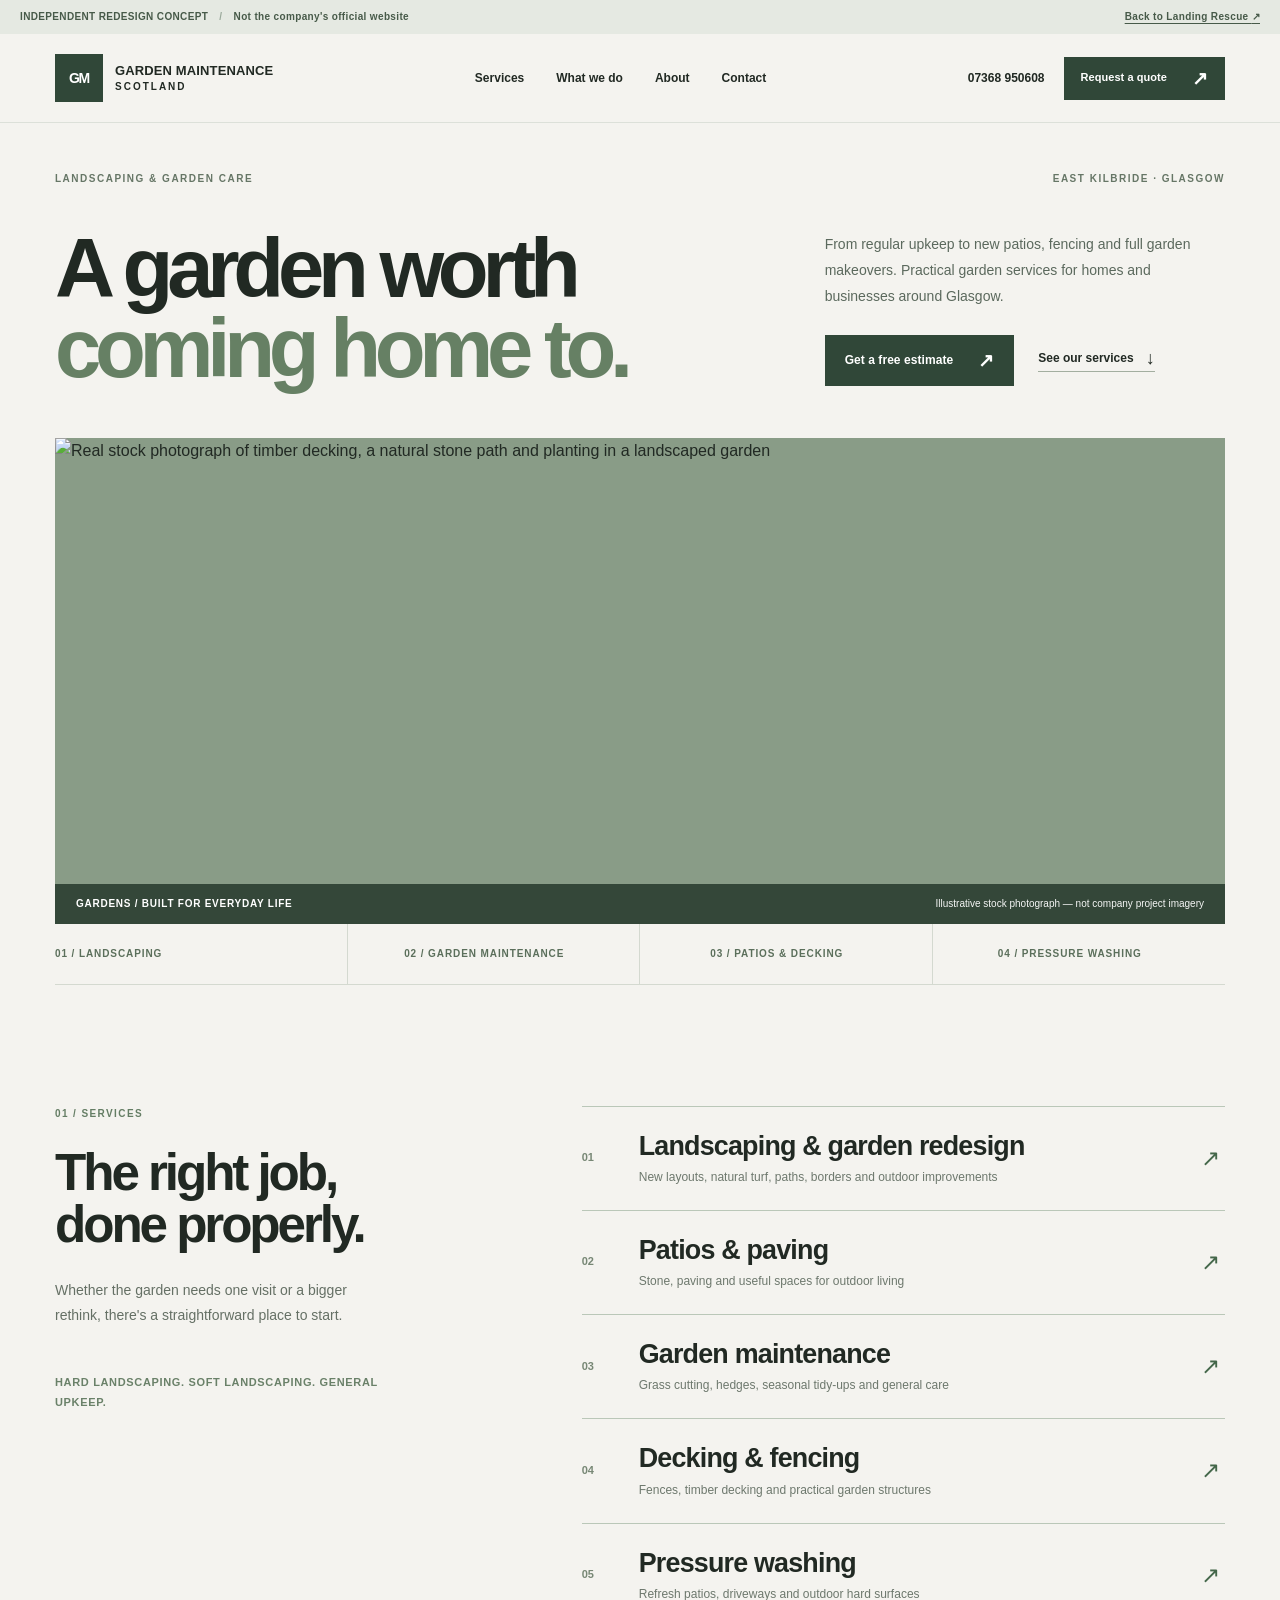
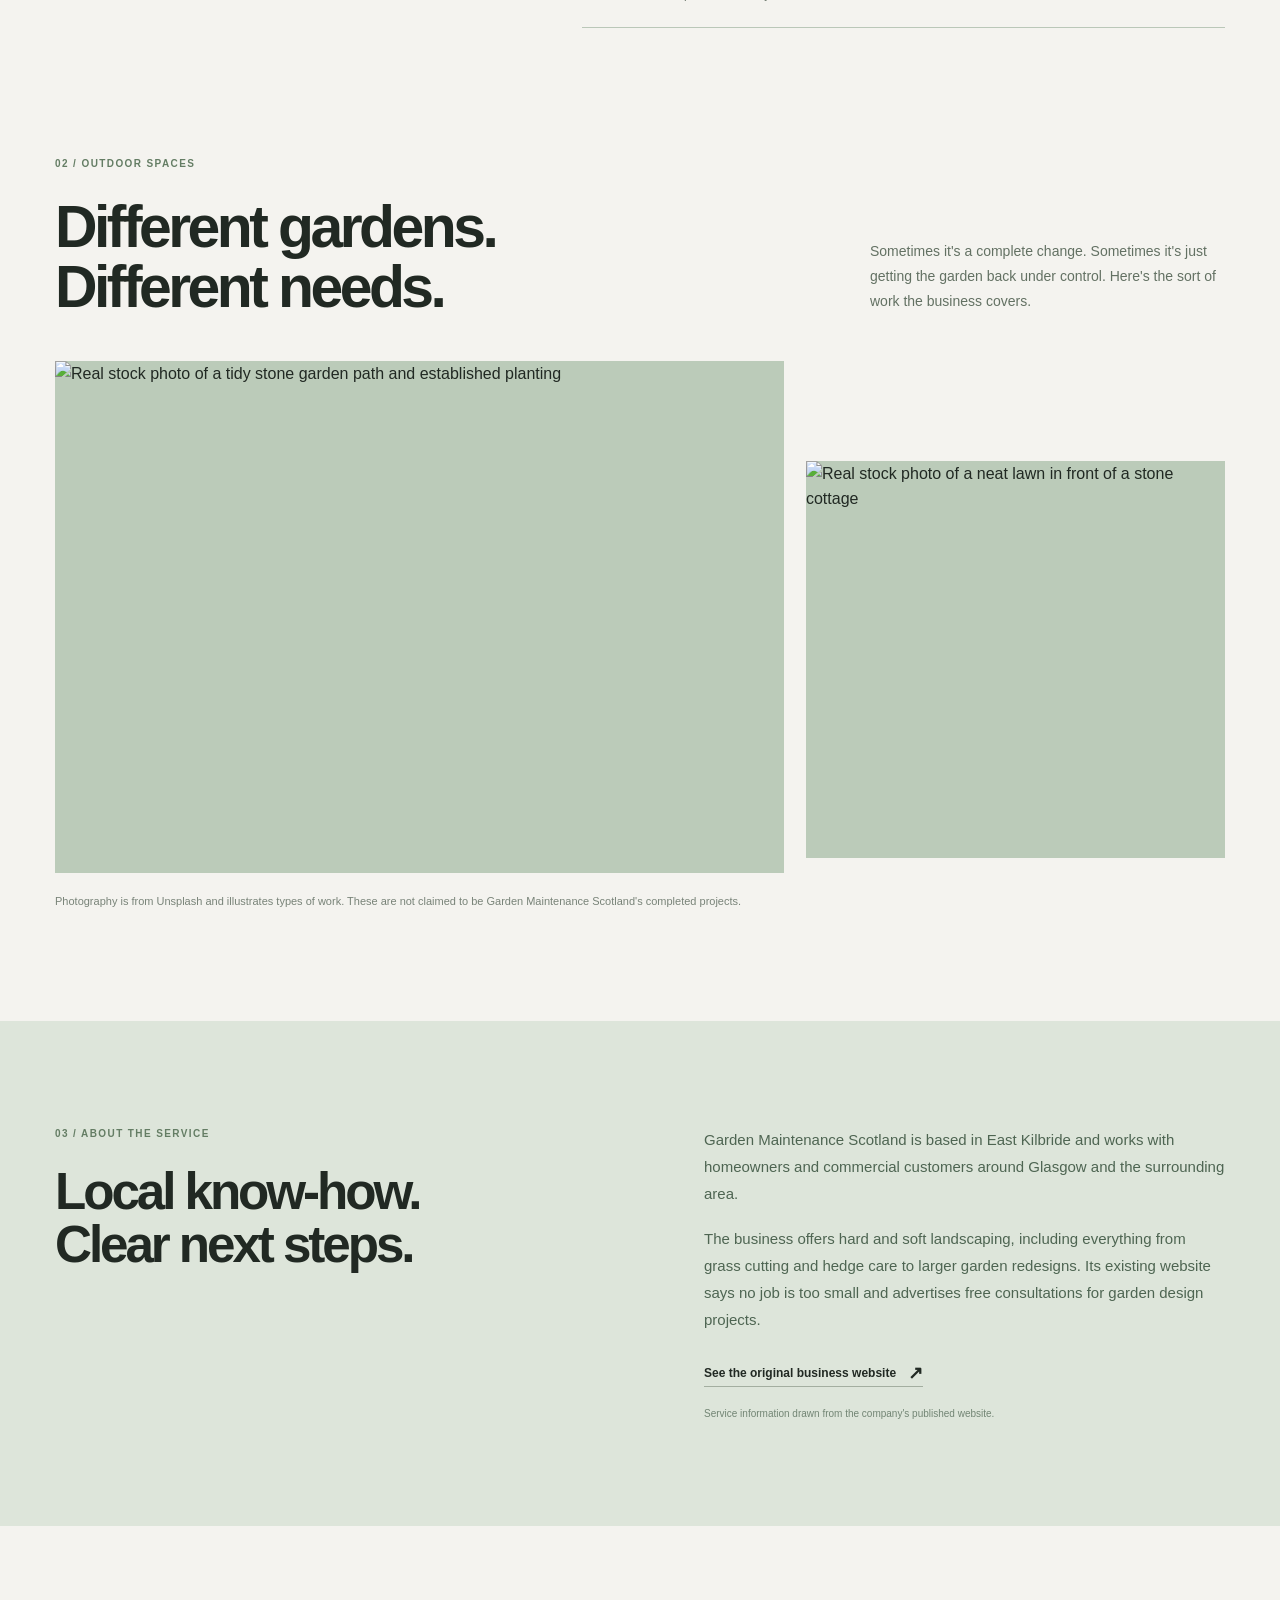
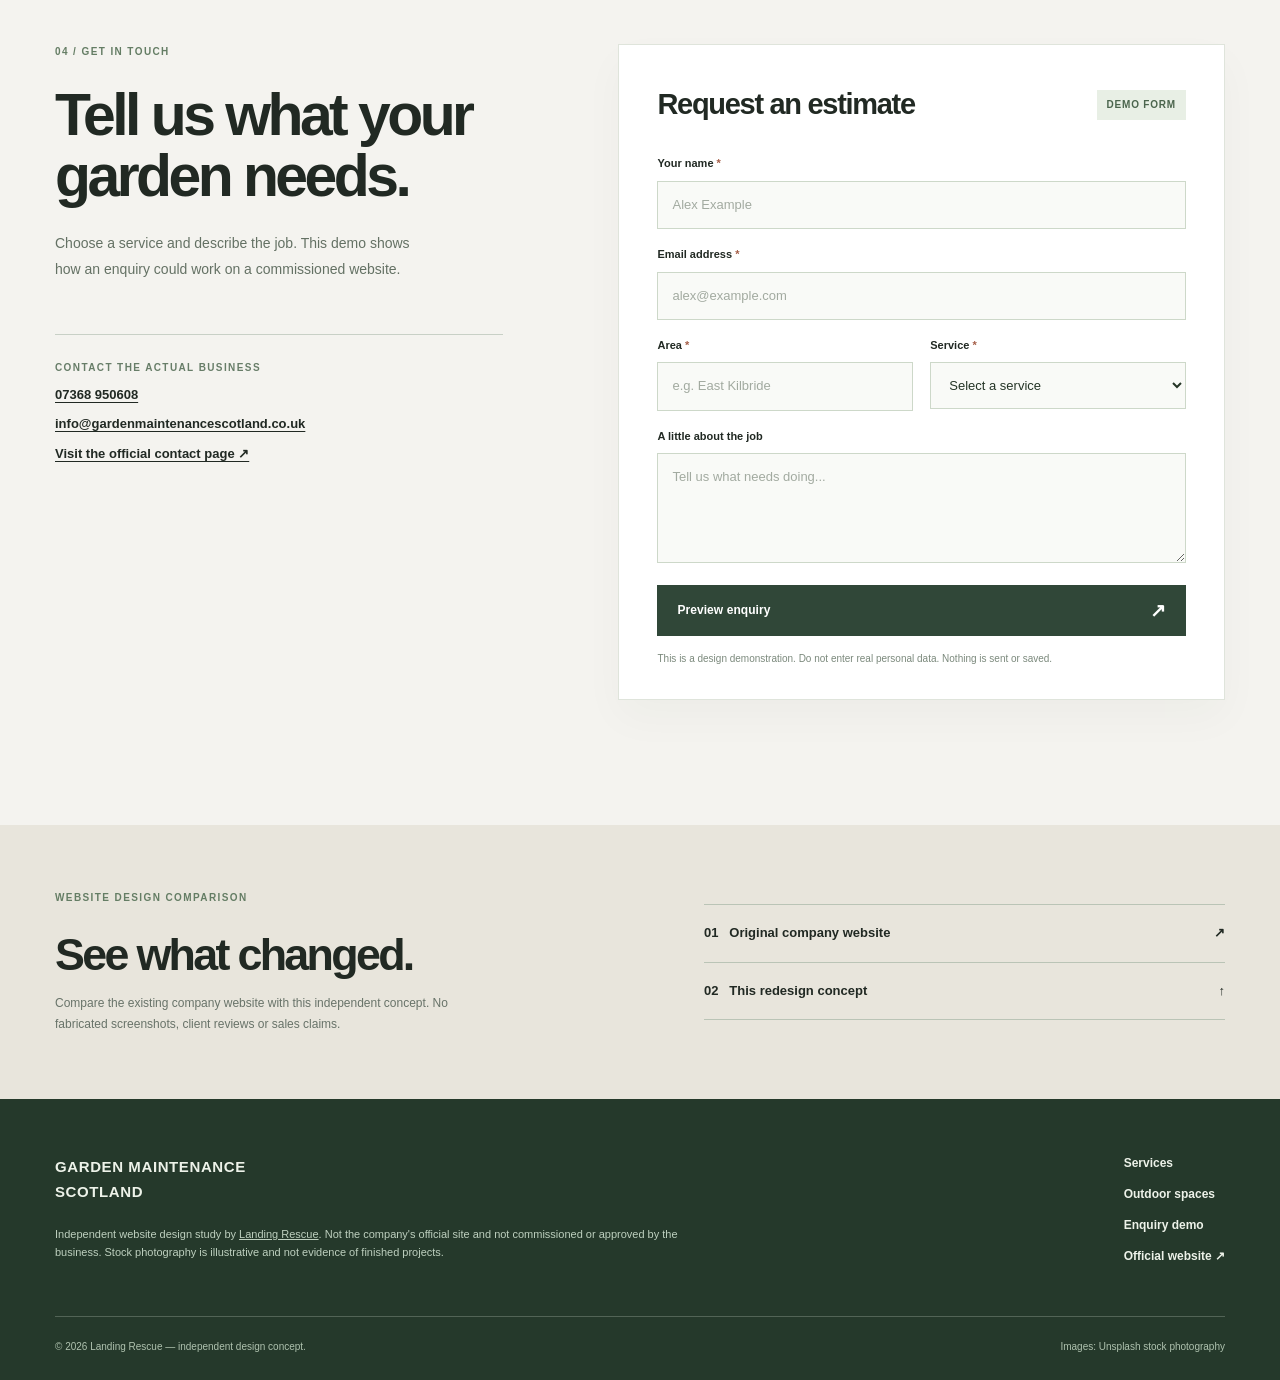
==== commit 92ff6e95: "Rebuild garden concept as restrained practical local service website" ====
--- a/work/garden-maintenance-scotland/index.html
+++ b/work/garden-maintenance-scotland/index.html
@@ -2,333 +2,97 @@
 <html lang="en-GB">
 <head>
   <meta charset="utf-8">
-  <meta name="viewport" content="width=device-width, initial-scale=1">
-  <meta name="theme-color" content="#F7F4EE">
-  <meta name="robots" content="noindex, nofollow">
-  <meta name="description" content="A complete interactive landscaping website redesign concept by Landing Rescue. This is not Garden Maintenance Scotland's official website.">
-  <title>Garden Maintenance Scotland — Independent Website Redesign | Landing Rescue</title>
-  <link rel="preconnect" href="https://fonts.googleapis.com">
-  <link rel="preconnect" href="https://fonts.gstatic.com" crossorigin>
-  <link href="https://fonts.googleapis.com/css2?family=DM+Sans:wght@400;500;600;700;800&family=DM+Serif+Display:ital@0;1&display=swap" rel="stylesheet">
-  <link rel="stylesheet" href="./lifestyle.css">
-  <script src="./lifestyle.js" defer></script>
+  <meta name="viewport" content="width=device-width,initial-scale=1">
+  <meta name="theme-color" content="#f4f3ef">
+  <meta name="robots" content="noindex,nofollow">
+  <title>Garden Maintenance Scotland — independent website concept</title>
+  <meta name="description" content="An independent, working website redesign concept for Garden Maintenance Scotland, by Landing Rescue. Not the official business website.">
+  <style>
+:root{--ink:#212923;--pine:#304738;--paper:#f4f3ef;--white:#fff;--line:#d4d9d0;--muted:#616b61;--sage:#e1e7de;--sand:#e9e5dc;--font:Arial,"Helvetica Neue",Helvetica,sans-serif}
+*{box-sizing:border-box}html{scroll-behavior:smooth;scroll-padding-top:92px}body{margin:0;background:var(--paper);color:var(--ink);font:400 16px/1.58 var(--font);-webkit-font-smoothing:antialiased}img{display:block;width:100%}h1,h2,h3,p,figure{margin:0}a{color:inherit;text-decoration:none}button,input,select,textarea{font:inherit}button{cursor:pointer}:focus-visible{outline:3px solid #698b6e;outline-offset:4px}.page-shell{max-width:1340px;width:calc(100% - 110px);margin:auto}.skip-link{position:absolute;top:-80px;left:12px;background:#fff;color:#222;padding:10px;z-index:300}.skip-link:focus{top:7px}.concept-notice{background:#e5e9e2;display:flex;justify-content:space-between;align-items:center;padding:8px max(20px,calc((100vw - 1340px)/2));min-height:34px;color:#475a49;font-size:10px;font-weight:700;letter-spacing:.035em;gap:20px}.concept-notice a{text-decoration:underline;text-underline-offset:3px;white-space:nowrap}.notice-sep{margin:0 8px;color:#9aa99b}.header{position:sticky;top:0;background:rgba(244,243,239,.97);border-bottom:1px solid #dce0d9;backdrop-filter:blur(10px);z-index:80}.header-inner{height:88px;display:flex;align-items:center;justify-content:space-between;gap:35px}.brand{display:flex;align-items:center;gap:12px;flex-shrink:0}.brand-block{width:48px;height:48px;display:grid;place-items:center;background:var(--pine);color:#fff;font-size:14px;font-weight:900;letter-spacing:-.09em}.brand-wordmark{display:flex;flex-direction:column;line-height:1.2}.brand-wordmark strong{font-size:13px;font-weight:800;letter-spacing:.01em;white-space:nowrap}.brand-wordmark small{font-size:10px;font-weight:800;letter-spacing:.2em;margin-top:3px}.header-nav{display:flex;gap:clamp(18px,2.5vw,38px);align-items:center}.header-nav a{font-size:12px;font-weight:700;white-space:nowrap}.header-nav a:hover{color:#6d836c}.header-right{display:flex;align-items:center;gap:19px}.phone-link{font-size:12px;font-weight:800;white-space:nowrap}.btn{min-height:51px;padding:12px 19px;background:transparent;border:1px solid transparent;display:inline-flex;justify-content:space-between;align-items:center;gap:25px;font-size:12px;font-weight:800;letter-spacing:.005em;transition:background .18s,color .18s}.btn-solid{background:var(--pine);color:#fff}.btn-solid:hover{background:#49624e}.btn span{font-size:19px;line-height:1}.header-quote{min-height:43px;font-size:11px;padding:10px 16px;white-space:nowrap}.underlink{display:inline-flex;align-items:center;gap:12px;border-bottom:1px solid #a3aea0;padding-bottom:3px;font-size:12px;font-weight:800}.underlink:hover{border-color:var(--pine)}.underlink span{font-size:18px;line-height:1}.menu-button{display:none;width:44px;height:44px;flex-direction:column;align-items:center;justify-content:center;gap:5px;border:1px solid #cdd5c9;background:transparent}.menu-button span{width:20px;height:2px;background:var(--pine)}.mobile-menu{display:none}.mobile-menu[hidden]{display:none}
+.hero{padding-top:48px}.hero-meta{display:flex;justify-content:space-between;gap:25px;color:#667666;font-size:10px;font-weight:800;letter-spacing:.15em}.hero-text-row{display:grid;grid-template-columns:1.25fr .75fr;gap:8vw;align-items:end;padding:42px 0 49px}.hero h1{font-size:clamp(64px,6.5vw,100px);letter-spacing:-.075em;font-weight:800;line-height:.96;max-width:800px}.hero h1 span{color:#668064}.hero-side{padding-bottom:3px}.hero-side>p{color:#5b695d;font-size:14px;line-height:1.85;max-width:390px;margin:0 0 25px}.hero-actions{display:flex;align-items:center;gap:24px;flex-wrap:wrap}.hero-image{position:relative;height:clamp(360px,38vw,535px);overflow:hidden;background:#899c87}.hero-image img{width:100%;height:100%;object-fit:cover;object-position:center 50%}.hero-image figcaption{position:absolute;bottom:0;left:0;right:0;background:rgba(25,43,31,.75);color:#fff;display:flex;justify-content:space-between;align-items:center;gap:15px;padding:12px 21px;font-size:10px;letter-spacing:.075em;font-weight:700}.hero-image figcaption span:last-child{font-weight:400;letter-spacing:0;opacity:.95}.service-strip{display:grid;grid-template-columns:repeat(4,1fr);border-bottom:1px solid var(--line)}.service-strip span{font-size:10px;letter-spacing:.09em;font-weight:800;padding:22px 18px 22px 0;color:#5b6f5b;border-right:1px solid var(--line);text-align:center}.service-strip span:first-child{text-align:left}.service-strip span:last-child{border:0}
+.section-label{font-size:10px;font-weight:800;letter-spacing:.14em;color:#647d64;display:block;margin-bottom:25px}.services-section{padding:121px 0 128px}.services-layout{display:grid;grid-template-columns:.75fr 1.25fr;gap:11vw}.section-aside h2,.work-head h2,.about-section h2,.contact-intro h2,.compare-banner h2{font-weight:800;font-size:clamp(39px,4vw,63px);line-height:1.03;letter-spacing:-.06em}.section-aside>p{font-size:14px;color:#657065;max-width:330px;line-height:1.8;margin:26px 0}.section-aside>.aside-fact{color:#6a8169;font-size:11px;text-transform:uppercase;letter-spacing:.06em;font-weight:800;margin-top:45px}.service-list{border-top:1px solid #bac7b8}.service-row{width:100%;display:flex;align-items:center;gap:25px;padding:23px 5px 24px 0;border:0;border-bottom:1px solid #bac7b8;background:none;text-align:left;color:inherit;transition:padding .18s,background .18s}.service-row:hover{padding-left:12px;background:#e9eee5}.row-index{width:32px;font-size:11px;color:#778775;font-weight:800;flex:none}.row-copy{flex:1;min-width:0}.row-copy strong{display:block;font-size:clamp(18px,2.1vw,28px);font-weight:700;letter-spacing:-.03em;line-height:1.2}.row-copy small{display:block;color:#6d786d;font-size:12px;line-height:1.5;margin-top:6px}.row-arrow{font-size:23px;color:#44674a;flex:none}
+.work-section{padding:0 0 110px}.work-head{display:flex;justify-content:space-between;align-items:end;gap:50px;margin-bottom:43px}.work-head h2{font-size:clamp(40px,4.6vw,69px)}.work-head>p{font-size:14px;color:#637163;max-width:355px;line-height:1.8;margin:0 0 4px}.work-grid{display:grid;grid-template-columns:1.27fr .73fr;gap:22px;align-items:start}.work-picture{overflow:hidden;background:#bbcbb9;position:relative}.work-picture.large{height:clamp(335px,40vw,565px)}.work-picture.small{height:clamp(260px,31vw,440px);margin-top:100px}.work-picture img{width:100%;height:100%;object-fit:cover}.work-picture figcaption{background:#e7e9e1;padding:17px 19px;display:flex;justify-content:space-between;font-size:11px;letter-spacing:.07em;font-weight:800;color:#526a53}.work-picture figcaption span{color:#859383}.image-disclaimer{margin-top:20px;color:#788378;font-size:11px;line-height:1.6}.about-section{background:#dde5da;padding:105px 0}.about-grid{display:grid;grid-template-columns:1fr 1fr;gap:10vw}.about-copy>p{font-size:15px;color:#4e6552;max-width:550px;line-height:1.8;margin-bottom:18px}.about-copy .underlink{margin-top:13px}.small-source{display:block;font-size:10px;color:#728574;margin-top:19px}
+.contact-section{padding:118px 0 125px}.contact-layout{display:grid;grid-template-columns:.85fr 1.15fr;gap:9vw}.contact-intro h2{font-size:clamp(44px,4.6vw,72px)}.contact-intro>p{font-size:14px;line-height:1.8;max-width:365px;color:#647164;margin-top:25px}.contact-direct{display:flex;flex-direction:column;gap:9px;margin-top:52px;border-top:1px solid #c8d0c6;padding-top:25px}.contact-direct strong{font-size:10px;letter-spacing:.14em;color:#677d68}.contact-direct a{font-size:13px;font-weight:700;overflow-wrap:anywhere;text-decoration:underline;text-underline-offset:3px}.form-wrap{background:#fff;border:1px solid #dfe4db;padding:37px 38px 32px;box-shadow:0 18px 40px #20312608}.form-header{display:flex;justify-content:space-between;align-items:center;gap:15px;margin-bottom:27px}.form-header h3{font-size:29px;letter-spacing:-.045em}.form-header span{font-size:10px;letter-spacing:.08em;font-weight:800;background:#e8efe5;color:#4b654d;padding:7px 10px}.fieldline{margin-bottom:17px}.fieldline label{display:block;margin-bottom:8px;font-size:11px;font-weight:800}.fieldline label span{color:#a55f49}.fieldline input,.fieldline select,.fieldline textarea{display:block;width:100%;background:#f9faf7;border:1px solid #cdd8c9;padding:13px 14px;font-size:13px;color:#253527;min-height:47px;outline:0;border-radius:0}.fieldline input:focus,.fieldline select:focus,.fieldline textarea:focus{border-color:#6d8a70;box-shadow:0 0 0 2px #d5e3d1}.fieldline textarea{resize:vertical;min-height:104px}.fieldline ::placeholder{color:#a2aaa0}.two-fields{display:grid;grid-template-columns:1fr 1fr;gap:17px}.submit-btn{width:100%;margin-top:5px}.form-honesty{margin-top:15px;color:#7b897c;font-size:10px;line-height:1.6}.form-result{background:#eaf0e8;border-left:3px solid #577b5d;font-size:12px;line-height:1.7;padding:16px;margin-top:16px}.form-result[hidden]{display:none}
+.compare-banner{background:#e8e5dc;padding:65px 0}.compare-grid{display:grid;grid-template-columns:1fr 1fr;gap:10vw;align-items:center}.compare-banner h2{font-size:clamp(36px,3.5vw,54px)}.compare-banner p{font-size:12px;color:#687369;line-height:1.7;max-width:440px;margin-top:16px}.compare-links{border-top:1px solid #bac4b6}.compare-links a{font-size:13px;font-weight:800;padding:18px 0;display:flex;justify-content:space-between;align-items:center;border-bottom:1px solid #bac4b6;gap:15px}.compare-links a:hover{color:#6b896d}.footer{background:#25392b;color:#edf2e9;padding:55px 0 25px}.footer-top{display:flex;justify-content:space-between;gap:40px;padding-bottom:50px}.footer-brand{font-size:15px;line-height:1.15;font-weight:800;letter-spacing:.04em}.footer-top p{font-size:11px;color:#bed0bf;line-height:1.7;max-width:650px;margin-top:20px}.footer-top p a{text-decoration:underline}.footer-details{display:flex;flex-direction:column;align-items:flex-start;gap:12px;font-size:12px;font-weight:700;white-space:nowrap}.footer-details a:hover{text-decoration:underline}.footer-bottom{padding-top:22px;border-top:1px solid #526456;display:flex;justify-content:space-between;gap:20px;color:#afc2af;font-size:10px}.mobile-cta{display:none}
+@media(max-width:1150px){.page-shell{width:calc(100% - 70px)}.header-inner{gap:22px}.header-nav{gap:16px}.phone-link{display:none}.hero h1{font-size:clamp(60px,6.3vw,83px)}.hero-text-row{gap:5vw}.services-layout,.contact-layout{gap:6vw}.service-row{padding-block:21px}}
+@media(max-width:850px){.page-shell{width:calc(100% - 44px)}.header-nav{display:none}.menu-button{display:flex}.mobile-menu:not([hidden]){display:flex;position:absolute;left:0;right:0;top:88px;background:var(--paper);padding:12px 22px 24px;flex-direction:column;box-shadow:0 24px 40px #0e211226}.mobile-menu a{font-size:14px;font-weight:700;padding:12px 0;border-bottom:1px solid #d5ded2}.hero-text-row{grid-template-columns:1fr;gap:22px}.hero h1{font-size:clamp(59px,9vw,86px)}.hero-side{display:flex;align-items:end;gap:25px;justify-content:space-between}.hero-side>p{margin-bottom:0;max-width:420px}.hero-actions{min-width:220px}.services-layout,.contact-layout{grid-template-columns:1fr;gap:40px}.section-aside>p{max-width:600px}.section-aside>.aside-fact{margin-top:24px}.about-grid{gap:5vw}.work-picture.small{margin-top:75px}.contact-intro>p{max-width:600px}.contact-direct{margin-top:27px}}
+@media(max-width:650px){html{scroll-padding-top:77px}.page-shell{width:calc(100% - 32px)}.concept-notice{font-size:9px;padding:7px 14px;gap:8px}.concept-notice a{white-space:normal;min-width:83px;text-align:right}.header-inner{height:72px}.brand-block{height:42px;width:42px}.brand-wordmark strong{font-size:11px}.brand-wordmark small{font-size:9px}.header-quote{display:none}.mobile-menu:not([hidden]){top:72px}.hero{padding-top:30px}.hero-meta{font-size:8.5px;gap:9px}.hero-meta span:last-child{text-align:right}.hero-text-row{padding:34px 0 37px}.hero h1{font-size:clamp(44px,11.5vw,72px);line-height:1.02;letter-spacing:-.064em}.hero-side{display:block}.hero-side>p{font-size:13px;margin-bottom:22px}.hero-actions{gap:17px}.hero-image{height:385px}.hero-image img{object-position:center}.hero-image figcaption{align-items:flex-start;flex-direction:column;gap:5px;font-size:9px;padding:11px}.service-strip{grid-template-columns:1fr 1fr}.service-strip span{padding:16px 6px;text-align:left;font-size:9px}.service-strip span:nth-child(2){border-right:0}.service-strip span:nth-child(-n+2){border-bottom:1px solid var(--line)}.services-section{padding:77px 0 80px}.section-aside h2,.work-head h2,.about-section h2,.contact-intro h2{font-size:clamp(42px,10vw,62px)}.services-layout{gap:26px}.section-label{margin-bottom:20px}.service-row{gap:10px;padding:21px 1px}.row-index{width:24px;font-size:10px}.row-copy strong{font-size:21px}.row-copy small{font-size:11px}.row-arrow{font-size:20px}.work-section{padding-bottom:80px}.work-head{display:block;margin-bottom:30px}.work-head>p{margin-top:18px;font-size:13px}.work-grid{grid-template-columns:1fr;gap:18px}.work-picture.large,.work-picture.small{height:320px;margin:0}.about-section{padding:75px 0}.about-grid{grid-template-columns:1fr;gap:26px}.about-copy>p{font-size:14px}.contact-section{padding:76px 0 83px}.contact-layout{gap:26px}.form-wrap{padding:26px 18px}.form-header h3{font-size:25px}.two-fields{grid-template-columns:1fr;gap:0}.compare-banner{padding:60px 0}.compare-grid{grid-template-columns:1fr;gap:30px}.footer{padding:45px 0 85px}.footer-top,.footer-bottom{flex-direction:column;gap:24px}.footer-details{gap:9px}.mobile-cta{display:flex;align-items:center;justify-content:center;gap:17px;position:fixed;bottom:10px;left:50%;transform:translateX(-50%);z-index:90;background:var(--pine);color:#fff;padding:11px 20px;white-space:nowrap;box-shadow:0 10px 25px #1f30234d;font-size:12px;font-weight:800}.mobile-cta span{font-size:19px}}
+@media(max-width:390px){.hero h1{font-size:42px}.hero-image{height:320px}.hero-meta{font-size:8px}.brand-wordmark strong{font-size:10px}.service-strip span{font-size:8px}}
+@media(prefers-reduced-motion:reduce){html{scroll-behavior:auto}*{transition:none!important}}
+
+</style>
+  
 </head>
 <body id="top">
-  <a class="skip-link" href="#content">Skip to content</a>
-  <div class="concept-bar">
-    <span><strong>LANDING RESCUE DESIGN STUDY</strong> · Unofficial concept, not commissioned or approved by Garden Maintenance Scotland.</span>
-    <a href="../../index.html#work">Return to our portfolio ↗</a>
-  </div>
+  <a class="skip-link" href="#main">Skip to main content</a>
+  <div class="concept-notice"><span>INDEPENDENT REDESIGN CONCEPT <span class="notice-sep">/</span> Not the company's official website</span><a href="../../index.html#work">Back to Landing Rescue <span aria-hidden="true">↗</span></a></div>
+  <header class="header">
+    <div class="header-inner page-shell">
+      <a class="brand" href="#top" aria-label="Garden Maintenance Scotland concept homepage">
+        <span class="brand-block" aria-hidden="true">GM</span>
+        <span class="brand-wordmark"><strong>GARDEN MAINTENANCE</strong><small>SCOTLAND</small></span>
+      </a>
+      <nav class="header-nav" aria-label="Main navigation"><a href="#services">Services</a><a href="#work">What we do</a><a href="#about">About</a><a href="#contact">Contact</a></nav>
+      <div class="header-right"><a class="phone-link" href="tel:+447368950608">07368 950608</a><a class="btn btn-solid header-quote" href="#contact">Request a quote <span aria-hidden="true">↗</span></a><button class="menu-button" type="button" aria-label="Open menu" aria-expanded="false" aria-controls="mobile-menu" id="menu-button"><span></span><span></span><span></span></button></div>
+    </div>
+    <nav class="mobile-menu" id="mobile-menu" hidden aria-label="Mobile menu"><a href="#services">Services</a><a href="#work">What we do</a><a href="#about">About</a><a href="#contact">Contact</a><a href="tel:+447368950608">Call 07368 950608</a></nav>
+  </header>
+  <main id="main">
+    <section class="hero page-shell" aria-labelledby="hero-title">
+      <div class="hero-meta"><span>LANDSCAPING &amp; GARDEN CARE</span><span>EAST KILBRIDE · GLASGOW</span></div>
+      <div class="hero-text-row"><div><h1 id="hero-title">A garden worth<br><span>coming home to.</span></h1></div><div class="hero-side"><p>From regular upkeep to new patios, fencing and full garden makeovers. Practical garden services for homes and businesses around Glasgow.</p><div class="hero-actions"><a href="#contact" class="btn btn-solid">Get a free estimate <span aria-hidden="true">↗</span></a><a href="#services" class="underlink">See our services <span aria-hidden="true">↓</span></a></div></div></div>
+      <figure class="hero-image"><img src="https://images.unsplash.com/photo-1734079692147-c6fc9438a2d0?auto=format&amp;fit=crop&amp;w=1800&amp;q=83" alt="Real stock photograph of timber decking, a natural stone path and planting in a landscaped garden" fetchpriority="high" width="1800" height="850"><figcaption><span>GARDENS / BUILT FOR EVERYDAY LIFE</span><span>Illustrative stock photograph — not company project imagery</span></figcaption></figure>
+      <div class="service-strip"><span>01 / LANDSCAPING</span><span>02 / GARDEN MAINTENANCE</span><span>03 / PATIOS &amp; DECKING</span><span>04 / PRESSURE WASHING</span></div>
+    </section>
+    <section class="services-section" id="services" aria-labelledby="services-title">
+      <div class="page-shell services-layout"><div class="section-aside"><span class="section-label">01 / SERVICES</span><h2 id="services-title">The right job,<br>done properly.</h2><p>Whether the garden needs one visit or a bigger rethink, there's a straightforward place to start.</p><p class="aside-fact">Hard landscaping. Soft landscaping. General upkeep.</p></div><div class="service-list">
+        <button class="service-row" type="button" data-service="Landscaping & garden redesign"><span class="row-index">01</span><span class="row-copy"><strong>Landscaping &amp; garden redesign</strong><small>New layouts, natural turf, paths, borders and outdoor improvements</small></span><span class="row-arrow" aria-hidden="true">↗</span></button>
+        <button class="service-row" type="button" data-service="Patios & paving"><span class="row-index">02</span><span class="row-copy"><strong>Patios &amp; paving</strong><small>Stone, paving and useful spaces for outdoor living</small></span><span class="row-arrow" aria-hidden="true">↗</span></button>
+        <button class="service-row" type="button" data-service="Garden maintenance"><span class="row-index">03</span><span class="row-copy"><strong>Garden maintenance</strong><small>Grass cutting, hedges, seasonal tidy-ups and general care</small></span><span class="row-arrow" aria-hidden="true">↗</span></button>
+        <button class="service-row" type="button" data-service="Decking & fencing"><span class="row-index">04</span><span class="row-copy"><strong>Decking &amp; fencing</strong><small>Fences, timber decking and practical garden structures</small></span><span class="row-arrow" aria-hidden="true">↗</span></button>
+        <button class="service-row" type="button" data-service="Pressure washing"><span class="row-index">05</span><span class="row-copy"><strong>Pressure washing</strong><small>Refresh patios, driveways and outdoor hard surfaces</small></span><span class="row-arrow" aria-hidden="true">↗</span></button>
+      </div></div>
+    </section>
+    <section class="work-section page-shell" id="work" aria-labelledby="work-title"><div class="work-head"><div><span class="section-label">02 / OUTDOOR SPACES</span><h2 id="work-title">Different gardens.<br>Different needs.</h2></div><p>Sometimes it's a complete change. Sometimes it's just getting the garden back under control. Here's the sort of work the business covers.</p></div>
+      <div class="work-grid"><figure class="work-picture large"><img loading="lazy" src="https://images.unsplash.com/photo-1761637822930-fb1c1a3df94d?auto=format&amp;fit=crop&amp;w=1100&amp;q=83" width="900" height="740" alt="Real stock photo of a tidy stone garden path and established planting"><figcaption>LANDSCAPING &amp; PAVING <span>01</span></figcaption></figure><figure class="work-picture small"><img loading="lazy" src="https://images.unsplash.com/photo-1772364588940-cc5b73730450?auto=format&amp;fit=crop&amp;w=900&amp;q=82" width="760" height="700" alt="Real stock photo of a neat lawn in front of a stone cottage"><figcaption>LAWN &amp; GARDEN CARE <span>02</span></figcaption></figure></div><p class="image-disclaimer">Photography is from Unsplash and illustrates types of work. These are not claimed to be Garden Maintenance Scotland's completed projects.</p>
+    </section>
+    <section class="about-section" id="about" aria-labelledby="about-title"><div class="page-shell about-grid"><div><span class="section-label">03 / ABOUT THE SERVICE</span><h2 id="about-title">Local know-how.<br>Clear next steps.</h2></div><div class="about-copy"><p>Garden Maintenance Scotland is based in East Kilbride and works with homeowners and commercial customers around Glasgow and the surrounding area.</p><p>The business offers hard and soft landscaping, including everything from grass cutting and hedge care to larger garden redesigns. Its existing website says no job is too small and advertises free consultations for garden design projects.</p><a class="underlink" href="https://www.gardenmaintenancescotland.co.uk/" target="_blank" rel="noopener noreferrer">See the original business website <span aria-hidden="true">↗</span></a><span class="small-source">Service information drawn from the company's published website.</span></div></div>
+    </section>
+    <section class="contact-section" id="contact" aria-labelledby="contact-title"><div class="page-shell contact-layout"><div class="contact-intro"><span class="section-label">04 / GET IN TOUCH</span><h2 id="contact-title">Tell us what your<br>garden needs.</h2><p>Choose a service and describe the job. This demo shows how an enquiry could work on a commissioned website.</p><div class="contact-direct"><strong>CONTACT THE ACTUAL BUSINESS</strong><a href="tel:+447368950608">07368 950608</a><a href="mailto:info@gardenmaintenancescotland.co.uk">info@gardenmaintenancescotland.co.uk</a><a href="https://www.gardenmaintenancescotland.co.uk/contact/" target="_blank" rel="noopener noreferrer">Visit the official contact page ↗</a></div></div>
+      <div class="form-wrap"><div class="form-header"><h3>Request an estimate</h3><span>DEMO FORM</span></div><form id="enquiry-form" action="#contact" novalidate><div class="fieldline"><label for="demo-name">Your name <span>*</span></label><input id="demo-name" name="name" autocomplete="off" required placeholder="Alex Example"></div><div class="fieldline"><label for="demo-email">Email address <span>*</span></label><input id="demo-email" name="email" type="email" autocomplete="off" required placeholder="alex@example.com"></div><div class="two-fields"><div class="fieldline"><label for="demo-area">Area <span>*</span></label><input id="demo-area" name="area" autocomplete="off" required placeholder="e.g. East Kilbride"></div><div class="fieldline"><label for="demo-service">Service <span>*</span></label><select id="demo-service" name="service" required><option value="">Select a service</option><option>Landscaping & garden redesign</option><option>Patios & paving</option><option>Garden maintenance</option><option>Decking & fencing</option><option>Pressure washing</option><option>Not sure</option></select></div></div><div class="fieldline"><label for="demo-message">A little about the job</label><textarea id="demo-message" rows="4" name="message" placeholder="Tell us what needs doing..."></textarea></div><button class="btn btn-solid submit-btn" type="submit">Preview enquiry <span aria-hidden="true">↗</span></button><p class="form-honesty">This is a design demonstration. Do not enter real personal data. Nothing is sent or saved.</p><div class="form-result" id="form-result" role="status" aria-live="polite" hidden></div></form></div>
+    </div></section>
+    <section class="compare-banner" aria-labelledby="compare-title"><div class="page-shell compare-grid"><div><span class="section-label">WEBSITE DESIGN COMPARISON</span><h2 id="compare-title">See what changed.</h2><p>Compare the existing company website with this independent concept. No fabricated screenshots, client reviews or sales claims.</p></div><div class="compare-links"><a href="https://www.gardenmaintenancescotland.co.uk/" target="_blank" rel="noopener noreferrer">01 &nbsp; Original company website <span aria-hidden="true">↗</span></a><a href="#top">02 &nbsp; This redesign concept <span aria-hidden="true">↑</span></a></div></div></section>
+  </main>
+  <footer class="footer"><div class="page-shell footer-top"><div><span class="footer-brand">GARDEN MAINTENANCE<br>SCOTLAND</span><p>Independent website design study by <a href="../../index.html#work">Landing Rescue</a>. Not the company's official site and not commissioned or approved by the business. Stock photography is illustrative and not evidence of finished projects.</p></div><div class="footer-details"><a href="#services">Services</a><a href="#work">Outdoor spaces</a><a href="#contact">Enquiry demo</a><a href="https://www.gardenmaintenancescotland.co.uk/" target="_blank" rel="noopener noreferrer">Official website ↗</a></div></div><div class="page-shell footer-bottom"><span>© <span id="year">2026</span> Landing Rescue — independent design concept.</span><span>Images: Unsplash stock photography</span></div></footer>
+  <a href="#contact" class="mobile-cta">Request a quote <span aria-hidden="true">↗</span></a>
+<script>
+/* Independent portfolio concept by Landing Rescue. No network requests or storage. */
+(() => {
+  'use strict';
+  const menuButton=document.getElementById('menu-button');
+  const menu=document.getElementById('mobile-menu');
+  const form=document.getElementById('enquiry-form');
+  const select=document.getElementById('demo-service');
+  const result=document.getElementById('form-result');
+  const reduced=window.matchMedia('(prefers-reduced-motion:reduce)').matches;
+  const scrollToContact=()=>document.getElementById('contact').scrollIntoView({behavior:reduced?'auto':'smooth'});
+  function closeMenu(){menu.hidden=true;menuButton.setAttribute('aria-expanded','false');menuButton.setAttribute('aria-label','Open menu');}
+  menuButton.addEventListener('click',()=>{const next=menu.hidden;menu.hidden=!next;menuButton.setAttribute('aria-expanded',String(next));menuButton.setAttribute('aria-label',next?'Close menu':'Open menu');});
+  menu.querySelectorAll('a').forEach(link=>link.addEventListener('click',closeMenu));
+  document.addEventListener('keydown',e=>{if(e.key==='Escape')closeMenu();});
+  document.querySelectorAll('[data-service]').forEach(button=>button.addEventListener('click',()=>{select.value=button.dataset.service;result.hidden=true;scrollToContact();}));
+  form.addEventListener('input',()=>{result.hidden=true;});
+  form.addEventListener('submit',e=>{
+    e.preventDefault();
+    if(!form.reportValidity())return;
+    result.textContent='This is a working form preview: no enquiry has been sent or stored. A commissioned website would now securely send the customer’s request to the business. For a real quote, use the company’s official contact details above.';
+    result.hidden=false;
+    result.scrollIntoView({behavior:reduced?'auto':'smooth',block:'nearest'});
+  });
+  document.getElementById('year').textContent=String(new Date().getFullYear());
+})();
 
-  <header class="site-header">
-    <div class="container nav-inner">
-      <a class="brand" href="#top" aria-label="Garden Maintenance Scotland concept homepage">
-        <span class="brand-illustration" aria-hidden="true">
-          <svg viewBox="0 0 36 36" fill="none">
-            <path d="M28 7C14 8 7 15 9 24c2 8 12 9 17 2 4-6 4-13 2-19Z" stroke="currentColor" stroke-width="1.65"/>
-            <path d="M8 31c4-8 10-13 17-19M17 21l-4-6m6 4 6 2" stroke="currentColor" stroke-linecap="round" stroke-width="1.65"/>
-          </svg>
-        </span>
-        <span class="brand-text">Garden Maintenance <span>Scotland</span></span>
-      </a>
-      <nav class="desktop-nav" aria-label="Main navigation">
-        <a href="#services">Services</a>
-        <a href="#inspiration">Garden inspiration</a>
-        <a href="#design-study">Before &amp; after</a>
-        <a href="#areas">Areas</a>
-        <a href="#contact">Contact</a>
-      </nav>
-      <div class="header-right">
-        <a class="btn btn-forest" href="#contact">Get a free quote <span class="btn-arrow" aria-hidden="true">↗</span></a>
-        <button class="hamburger" id="menu-button" type="button" aria-controls="mobile-menu" aria-expanded="false" aria-label="Open menu"><span></span><span></span><span></span></button>
-      </div>
-    </div>
-    <nav class="mobile-nav" id="mobile-menu" aria-label="Mobile navigation" hidden>
-      <a href="#services">Services</a>
-      <a href="#inspiration">Garden inspiration</a>
-      <a href="#design-study">Before &amp; after</a>
-      <a href="#areas">Areas we cover</a>
-      <a href="#contact">Get a free quote</a>
-    </nav>
-  </header>
-
-  <main id="content">
-    <!-- Unlike the roofing design, this hero uses centre-set editorial typography and a full-width photograph. -->
-    <section class="hero" aria-labelledby="hero-heading">
-      <div class="hero-top">
-        <p class="eyebrow">Landscaping · Gardens · Outdoor living</p>
-        <h1 id="hero-heading">Beautiful outdoor spaces,<br><em>designed for real life.</em></h1>
-        <p>Landscaping, garden makeovers, patios and outdoor upgrades around Glasgow, East Kilbride and surrounding areas. A more welcoming way to imagine what your garden could become.</p>
-      </div>
-      <div class="container-wide">
-        <div class="hero-stage">
-          <img src="https://images.unsplash.com/photo-1755816764913-bd1104a26d78?auto=format&amp;fit=crop&amp;w=2000&amp;q=85" alt="Genuine stock photo of a residential garden with a pergola, lawn and leafy trees" width="1600" height="960" fetchpriority="high">
-          <span class="hero-label">The good outdoors</span>
-          <div class="hero-floating">
-            <span>More than a nice view</span>
-            <p>A garden for long evenings, easy weekends and all the moments between.</p>
-            <div class="hero-buttons">
-              <a class="btn btn-forest" href="#contact">Get a free quote <span class="btn-arrow" aria-hidden="true">↗</span></a>
-              <a class="btn btn-outline" href="#inspiration">View our work <span class="btn-arrow" aria-hidden="true">↓</span></a>
-            </div>
-          </div>
-          <p class="hero-caption">A little more room<br>to make memories.</p>
-        </div>
-        <div class="post-hero">
-          <strong>Made to feel good. Built around real gardens.</strong>
-          <span>Design concept · Photographs are illustrative Unsplash stock, not the business's past jobs</span>
-        </div>
-      </div>
-    </section>
-
-    <!-- Three genuine stock photography cards: not fake client projects. -->
-    <section class="section services" id="services" aria-labelledby="services-heading">
-      <div class="container">
-        <div class="section-heading">
-          <div>
-            <p class="eyebrow">What we can help with</p>
-            <h2 id="services-heading">A space for <em>every season.</em></h2>
-          </div>
-          <p>Big ideas, small improvements, and all the lovely details that make outside feel like home.</p>
-        </div>
-        <div class="service-grid">
-          <article class="service-card">
-            <div class="service-photo"><img src="https://images.unsplash.com/photo-1761637822930-fb1c1a3df94d?auto=format&amp;fit=crop&amp;w=1000&amp;q=84" width="800" height="680" loading="lazy" alt="Genuine stock photograph of a landscaped garden with a stone path, planting and boundary hedging"></div>
-            <div class="service-body">
-              <p class="eyebrow">01 / Landscape design</p>
-              <h3>Garden landscaping</h3>
-              <p>Complete garden transformations, thoughtful planting and practical layouts that suit how you actually live.</p>
-              <button class="card-link" type="button" data-service="Garden landscaping">Talk about landscaping <span aria-hidden="true">↗</span></button>
-            </div>
-          </article>
-          <article class="service-card">
-            <div class="service-photo"><img src="https://images.unsplash.com/photo-1755816764831-2803235f0099?auto=format&amp;fit=crop&amp;w=1000&amp;q=84" width="800" height="680" loading="lazy" alt="Genuine stock photograph of a covered patio and pergola with stone paving and an outdoor kitchen"></div>
-            <div class="service-body">
-              <p class="eyebrow">02 / Outdoor living</p>
-              <h3>Patios &amp; paving</h3>
-              <p>A place for a morning coffee, outdoor meals, or simply sitting back at the end of the day.</p>
-              <button class="card-link" type="button" data-service="Patios and paving">Talk about a patio <span aria-hidden="true">↗</span></button>
-            </div>
-          </article>
-          <article class="service-card">
-            <div class="service-photo"><img src="https://images.unsplash.com/photo-1704457030816-6b9b08d1bb08?auto=format&amp;fit=crop&amp;w=1000&amp;q=84" width="800" height="680" loading="lazy" alt="Genuine stock photograph of a stone-paved driveway and lawn outside a modern timber house"></div>
-            <div class="service-body">
-              <p class="eyebrow">03 / First impressions</p>
-              <h3>Driveways &amp; kerbs</h3>
-              <p>Neater, more practical entrances with paving and finishing details that welcome you home.</p>
-              <button class="card-link" type="button" data-service="Driveways and kerbs">Talk about a driveway <span aria-hidden="true">↗</span></button>
-            </div>
-          </article>
-        </div>
-        <div class="other-services">
-          <span>Also worth exploring</span>
-          <button type="button" data-service="Decking">Decking ↗</button>
-          <button type="button" data-service="Fencing">Fencing ↗</button>
-          <button type="button" data-service="Garden maintenance">Garden care ↗</button>
-          <button type="button" data-service="Pressure washing">Pressure washing ↗</button>
-        </div>
-        <p class="photo-usage">All photographs are genuine Unsplash stock images used as design inspiration. They do not show verified work by Garden Maintenance Scotland.</p>
-      </div>
-    </section>
-
-    <!-- Honest web-design before / after: links to actual sites, not AI-fabricated screenshots. -->
-    <section class="comparison-section" id="design-study" aria-labelledby="comparison-heading">
-      <div class="container comparison-layout">
-        <div class="comparison-title">
-          <p class="eyebrow">The design story / before &amp; after</p>
-          <h2 id="comparison-heading">A clearer first <em>impression.</em></h2>
-          <p>Every good outdoor project begins with an idea. This redesign explores how warmer photography, simpler navigation and a more inviting mobile journey could help visitors take that first step. Explore the original and the concept yourself—no invented results.</p>
-        </div>
-        <div class="comparison-cards">
-          <article class="compare-card">
-            <span class="compare-kicker">01 / Before · original website</span>
-            <div class="compare-icon" aria-hidden="true">↖</div>
-            <h3>Where it started</h3>
-            <p>See the company's existing public website, with its own services, information and enquiry journey.</p>
-            <a href="https://www.gardenmaintenancescotland.co.uk/" target="_blank" rel="noopener noreferrer">Explore the original <span aria-hidden="true">↗</span></a>
-          </article>
-          <article class="compare-card compare-card--after">
-            <span class="compare-kicker">02 / After · Landing Rescue concept</span>
-            <div class="compare-icon" aria-hidden="true">✳</div>
-            <h3>Room to imagine</h3>
-            <p>Large real photos, quieter layouts, direct service options and a simpler demonstration enquiry flow.</p>
-            <a href="#services">Explore our redesign <span aria-hidden="true">↓</span></a>
-          </article>
-        </div>
-      </div>
-    </section>
-
-    <!-- A gallery of third-party stock photographs, explicitly not fabricated project history. -->
-    <section class="section inspiration" id="inspiration" aria-labelledby="inspiration-heading">
-      <div class="container">
-        <div class="gallery-heading">
-          <p class="eyebrow">The garden inspiration edit</p>
-          <h2 id="inspiration-heading">Imagine <em>the possibilities.</em></h2>
-          <p>A few inspiring directions for outdoor living. Every image is genuine stock photography, not a claimed client transformation.</p>
-        </div>
-        <div class="filter-row" role="group" aria-label="Filter inspiration gallery">
-          <button type="button" class="is-active" data-gallery-filter="all" aria-pressed="true">All inspiration</button>
-          <button type="button" data-gallery-filter="living" aria-pressed="false">Outdoor living</button>
-          <button type="button" data-gallery-filter="gardens" aria-pressed="false">Garden details</button>
-        </div>
-        <div class="gallery-grid">
-          <figure class="gallery-item large" data-category="living">
-            <button class="gallery-open" type="button" data-caption="Timber decking & outdoor living — illustrative stock photograph, not company work" aria-label="View a larger photograph of timber decking">
-              <img loading="lazy" src="https://images.unsplash.com/photo-1734079692147-c6fc9438a2d0?auto=format&amp;fit=crop&amp;w=1250&amp;q=84" width="900" height="1200" alt="Timber decking, stone edging and planting in a landscaped garden">
-              <span class="photo-meta"><small>Outdoor living / stock image</small><strong>Space to unwind <span aria-hidden="true">↗</span></strong></span>
-            </button>
-          </figure>
-          <figure class="gallery-item" data-category="gardens">
-            <button class="gallery-open" type="button" data-caption="Contemporary garden path and planting — illustrative stock photograph, not company work" aria-label="View a larger garden pathway photograph">
-              <img loading="lazy" src="https://images.unsplash.com/photo-1761637823276-7d714eb45cb1?auto=format&amp;fit=crop&amp;w=900&amp;q=84" width="800" height="620" alt="Landscaped stone garden steps with greenery and planting">
-              <span class="photo-meta"><small>Garden details / stock image</small><strong>A softer journey <span aria-hidden="true">↗</span></strong></span>
-            </button>
-          </figure>
-          <figure class="gallery-item" data-category="gardens">
-            <button class="gallery-open" type="button" data-caption="Fresh lawns and green space — illustrative stock photograph, not company work" aria-label="View a larger photograph of a cottage and green lawn">
-              <img loading="lazy" src="https://images.unsplash.com/photo-1772364588940-cc5b73730450?auto=format&amp;fit=crop&amp;w=900&amp;q=84" width="800" height="620" alt="Green lawn outside a charming stone cottage">
-              <span class="photo-meta"><small>Green spaces / stock image</small><strong>Easy green days <span aria-hidden="true">↗</span></strong></span>
-            </button>
-          </figure>
-          <figure class="gallery-item" data-category="living">
-            <button class="gallery-open" type="button" data-caption="Contemporary planted patio — illustrative stock photograph, not company work" aria-label="View a larger photograph of a planted modern patio">
-              <img loading="lazy" src="https://images.unsplash.com/photo-1776186243408-3c0489503faa?auto=format&amp;fit=crop&amp;w=900&amp;q=84" width="800" height="620" alt="Modern patio with planting, stone steps and outdoor seating">
-              <span class="photo-meta"><small>Outdoor living / stock image</small><strong>Quiet corners <span aria-hidden="true">↗</span></strong></span>
-            </button>
-          </figure>
-          <figure class="gallery-item" data-category="living">
-            <button class="gallery-open" type="button" data-caption="Sunlit pergola garden — illustrative stock photograph, not company work" aria-label="View a larger photograph of a garden pergola">
-              <img loading="lazy" src="https://images.unsplash.com/photo-1755816764913-bd1104a26d78?auto=format&amp;fit=crop&amp;w=900&amp;q=84" width="800" height="620" alt="Sunlit garden with a pergola, lawn and leafy trees">
-              <span class="photo-meta"><small>Outdoor living / stock image</small><strong>Room to gather <span aria-hidden="true">↗</span></strong></span>
-            </button>
-          </figure>
-        </div>
-        <p class="gallery-footnote">Inspiration only · We are not claiming these are completed projects or client photographs.</p>
-      </div>
-    </section>
-
-    <!-- These are website design benefits, not fabricated claims about the business. -->
-    <section class="why-section" id="why" aria-labelledby="why-heading">
-      <div class="container why-layout">
-        <div class="why-intro">
-          <p class="eyebrow">Behind this redesign</p>
-          <h2 id="why-heading">Thoughtful, <em>from the first click.</em></h2>
-          <p>This is what we want every visitor to feel: welcomed, informed, and confident enough to start the conversation. These are design priorities, not measured client outcomes.</p>
-        </div>
-        <div class="why-grid">
-          <article class="why-card"><span class="number">01</span><h3>A warmer first impression</h3><p>An inviting layout that feels as considered as the garden itself.</p></article>
-          <article class="why-card"><span class="number">02</span><h3>Made for your phone</h3><p>Readable content, quick navigation and simple enquiries on smaller screens.</p></article>
-          <article class="why-card"><span class="number">03</span><h3>Pictures tell the story</h3><p>Photographs put outdoor possibilities at the centre of the experience.</p></article>
-          <article class="why-card"><span class="number">04</span><h3>Easy to take the next step</h3><p>Clear service choices, local context and a straightforward quote route.</p></article>
-        </div>
-      </div>
-    </section>
-
-    <section class="area-section" id="areas" aria-labelledby="areas-heading">
-      <div class="container area-layout">
-        <div>
-          <p class="eyebrow">Locally rooted</p>
-          <h2 id="areas-heading">Closer to <em>home.</em></h2>
-          <p class="area-copy">Garden Maintenance Scotland is based in East Kilbride and describes work around Glasgow and surrounding areas. Pick an area below to see how a quick enquiry could be tailored to you.</p>
-        </div>
-        <div class="area-panel">
-          <p>Where would your garden project be?</p>
-          <div class="area-tags" role="group" aria-label="Set area in the demonstration form">
-            <button type="button" data-area="Glasgow" aria-pressed="false">Glasgow ↗</button>
-            <button type="button" data-area="East Kilbride" aria-pressed="false">East Kilbride ↗</button>
-            <button type="button" data-area="Hamilton" aria-pressed="false">Hamilton ↗</button>
-            <button type="button" data-area="Bothwell" aria-pressed="false">Bothwell ↗</button>
-            <button type="button" data-area="Newton Mearns" aria-pressed="false">Newton Mearns ↗</button>
-            <button type="button" data-area="Clarkston" aria-pressed="false">Clarkston ↗</button>
-          </div>
-          <small>Area suggestions demonstrate the interface. The business must confirm whether your address is within its current service area.</small>
-        </div>
-      </div>
-    </section>
-
-    <section class="contact-section" id="contact" aria-labelledby="contact-heading">
-      <div class="container contact-layout">
-        <div class="contact-intro">
-          <p class="eyebrow">Let's get started</p>
-          <h2 id="contact-heading">Your dream garden <em>starts here.</em></h2>
-          <p>A good first conversation doesn't need to be complicated. Try the interactive quote form using example details—it demonstrates how an enquiry could work without sending anything.</p>
-          <div class="direct-contact">
-            <strong>Want a real quote from the company?</strong>
-            <a href="https://www.gardenmaintenancescotland.co.uk/contact/" target="_blank" rel="noopener noreferrer">Go to their official contact page ↗</a>
-            <a href="mailto:info@gardenmaintenancescotland.co.uk">Email the real business ↗</a>
-          </div>
-        </div>
-        <div class="enquiry-card">
-          <div class="enquiry-heading">
-            <h3>Tell us your ideas</h3>
-            <span class="demo-tag">Working demo</span>
-          </div>
-          <p class="enquiry-desc">No account needed. No details saved. Please use fictional contact details for this demonstration.</p>
-          <form id="enquiry-form">
-            <div class="field-row">
-              <div class="field"><label for="enquiry-name">Your name <span>*</span></label><input id="enquiry-name" name="name" placeholder="e.g. Alex Example" required autocomplete="off"></div>
-              <div class="field"><label for="enquiry-email">Email address <span>*</span></label><input id="enquiry-email" name="email" type="email" placeholder="alex@example.com" required autocomplete="off"></div>
-            </div>
-            <div class="field-row">
-              <div class="field"><label for="enquiry-phone">Phone number</label><input id="enquiry-phone" name="phone" type="tel" placeholder="Optional for demo" autocomplete="off"></div>
-              <div class="field"><label for="enquiry-area">Town or area <span>*</span></label><input id="enquiry-area" name="area" placeholder="e.g. Glasgow" required autocomplete="off"></div>
-            </div>
-            <div class="field">
-              <label for="enquiry-service">What can we help with? <span>*</span></label>
-              <select id="enquiry-service" name="service" required>
-                <option value="">Please choose a service</option>
-                <option>Garden landscaping</option>
-                <option>Patios and paving</option>
-                <option>Driveways and kerbs</option>
-                <option>Decking</option>
-                <option>Fencing</option>
-                <option>Garden maintenance</option>
-                <option>Pressure washing</option>
-                <option>Not sure yet</option>
-              </select>
-            </div>
-            <div class="field"><label for="enquiry-message">Tell us about your garden</label><textarea id="enquiry-message" name="message" rows="4" placeholder="What would you love to change?"></textarea></div>
-            <button class="btn btn-forest" type="submit">Preview quote enquiry <span class="btn-arrow" aria-hidden="true">↗</span></button>
-            <p class="form-note">Concept only: this form validates entries and displays a demo confirmation. It does not transmit or store your information.</p>
-            <div id="form-message" class="form-message" role="status" aria-live="polite" hidden></div>
-          </form>
-        </div>
-      </div>
-    </section>
-  </main>
-
-  <footer class="footer">
-    <div class="container">
-      <div class="footer-main">
-        <div>
-          <p class="footer-brand">Garden Maintenance <span>SCOTLAND</span></p>
-          <p><strong>Independent design concept by Landing Rescue.</strong> Not the company's official website or a commissioned project. All photography is real Unsplash stock used for illustration, not verified completed work. No real enquiries are collected.</p>
-          <p>Stock photography featured: Kyle Ledyard, Yudiono Putranto, Sergej Karpow, FRAEM GmbH, Tanya Barrow and Caroline Badran via Unsplash. <a href="https://unsplash.com/license" target="_blank" rel="noopener noreferrer" style="text-decoration:underline">Image licence</a>.</p>
-        </div>
-        <div class="footer-links">
-          <a href="#services">Explore services ↗</a>
-          <a href="#inspiration">Browse inspiration ↗</a>
-          <a href="#design-study">Before &amp; after ↗</a>
-          <a href="https://www.gardenmaintenancescotland.co.uk/" target="_blank" rel="noopener noreferrer">Official business website ↗</a>
-          <a href="../../index.html#work">Landing Rescue portfolio ↗</a>
-        </div>
-      </div>
-      <div class="footer-bottom">
-        <span>© <span id="year">2026</span> Independent design concept · Landing Rescue</span>
-        <span>Built to explore design ideas, not to impersonate the business.</span>
-      </div>
-    </div>
-  </footer>
-
-  <dialog class="photo-dialog" id="photo-dialog" aria-label="Larger garden inspiration photo">
-    <figure>
-      <img id="photo-dialog-image" src="data:," alt="">
-      <figcaption>
-        <p id="photo-dialog-caption"></p>
-        <button type="button" class="dialog-close">Close ✕</button>
-      </figcaption>
-    </figure>
-  </dialog>
-  <a class="btn btn-forest mobile-cta" href="#contact">Get a free quote <span class="btn-arrow" aria-hidden="true">↗</span></a>
+</script>
 </body>
-</html>+</html>
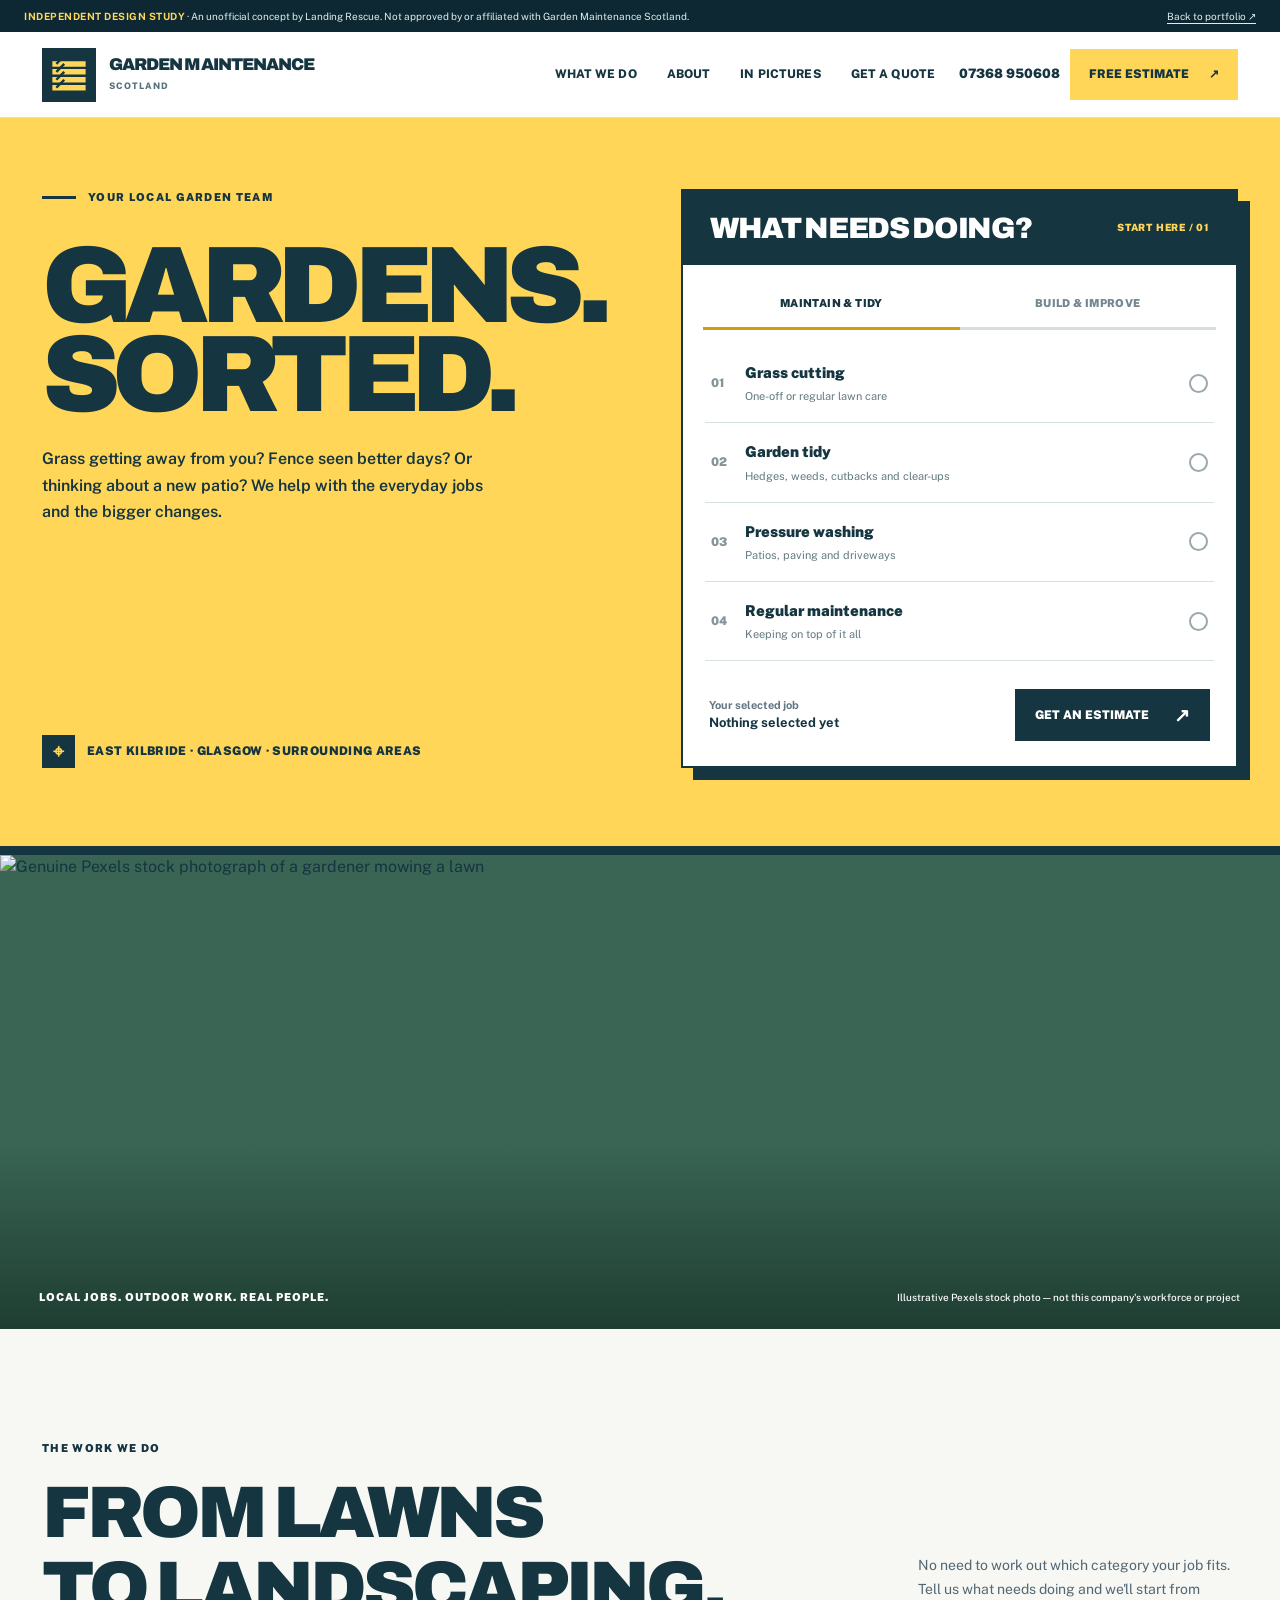
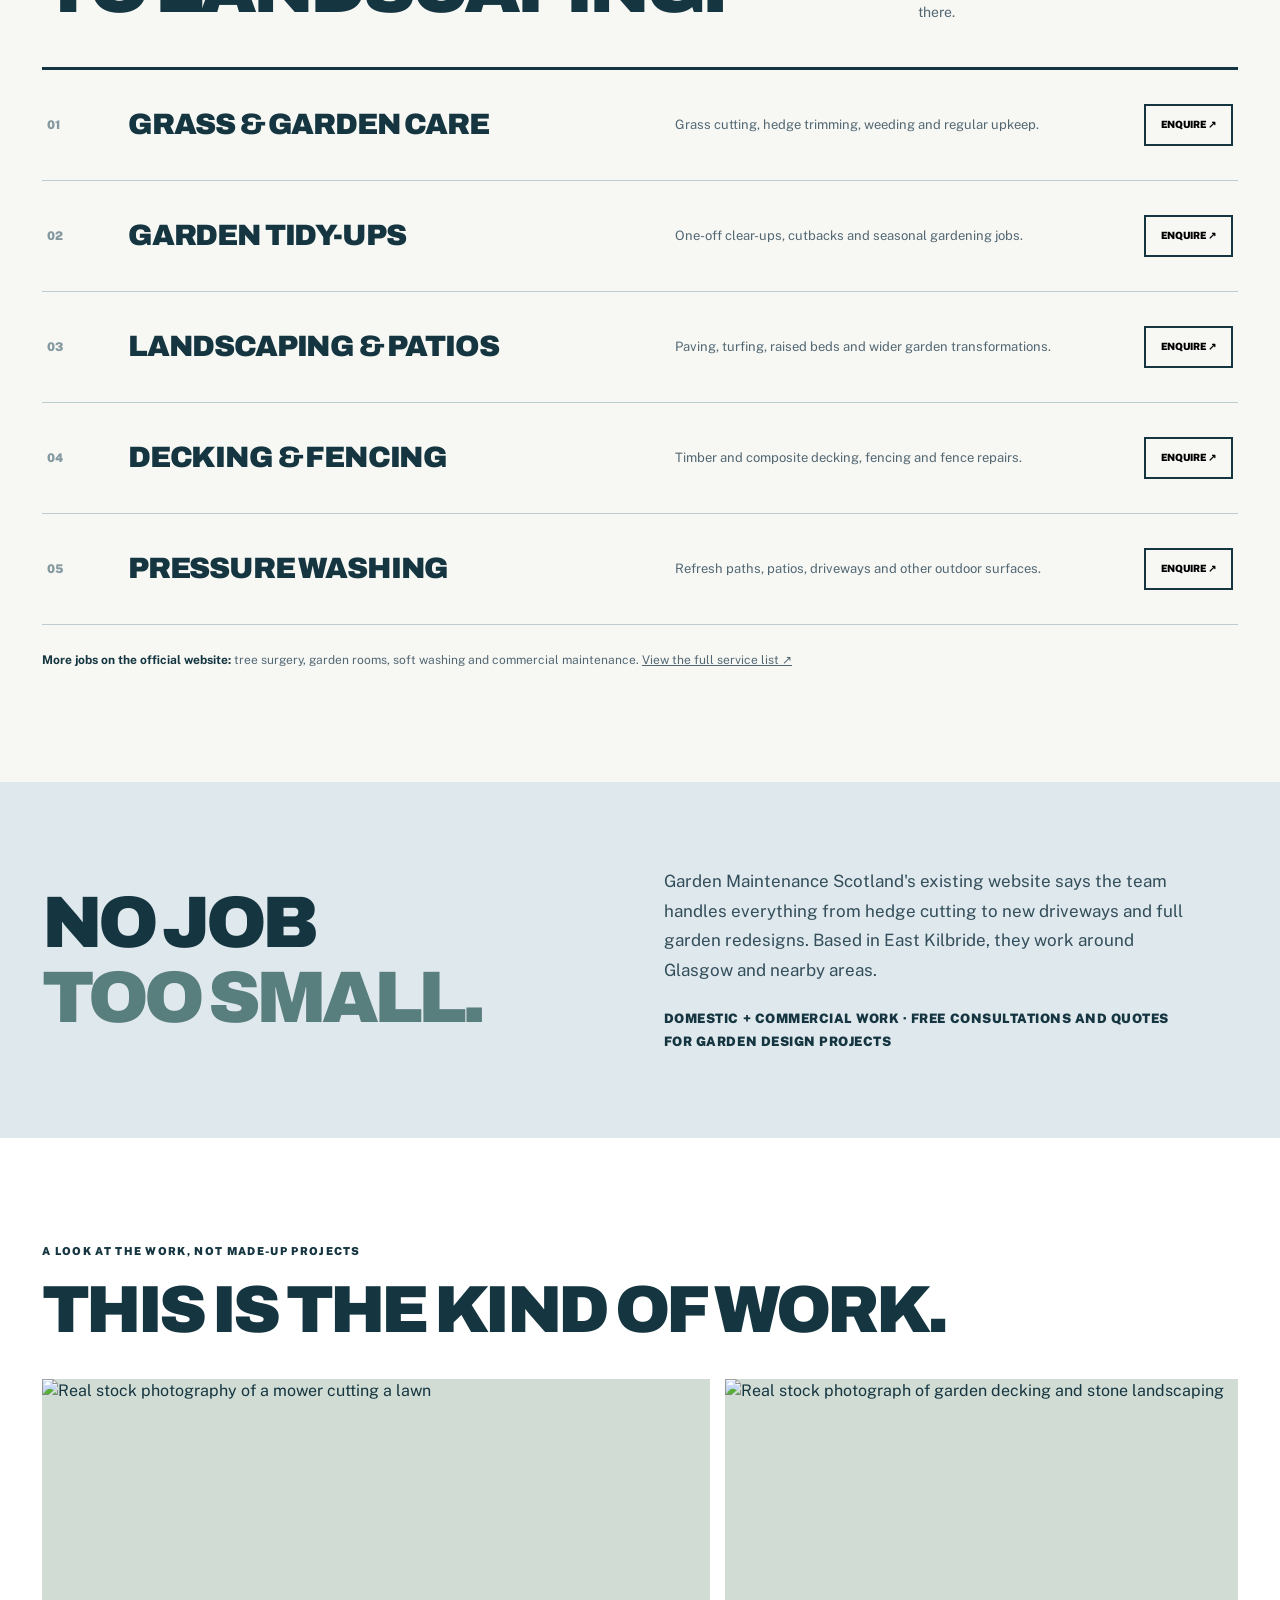
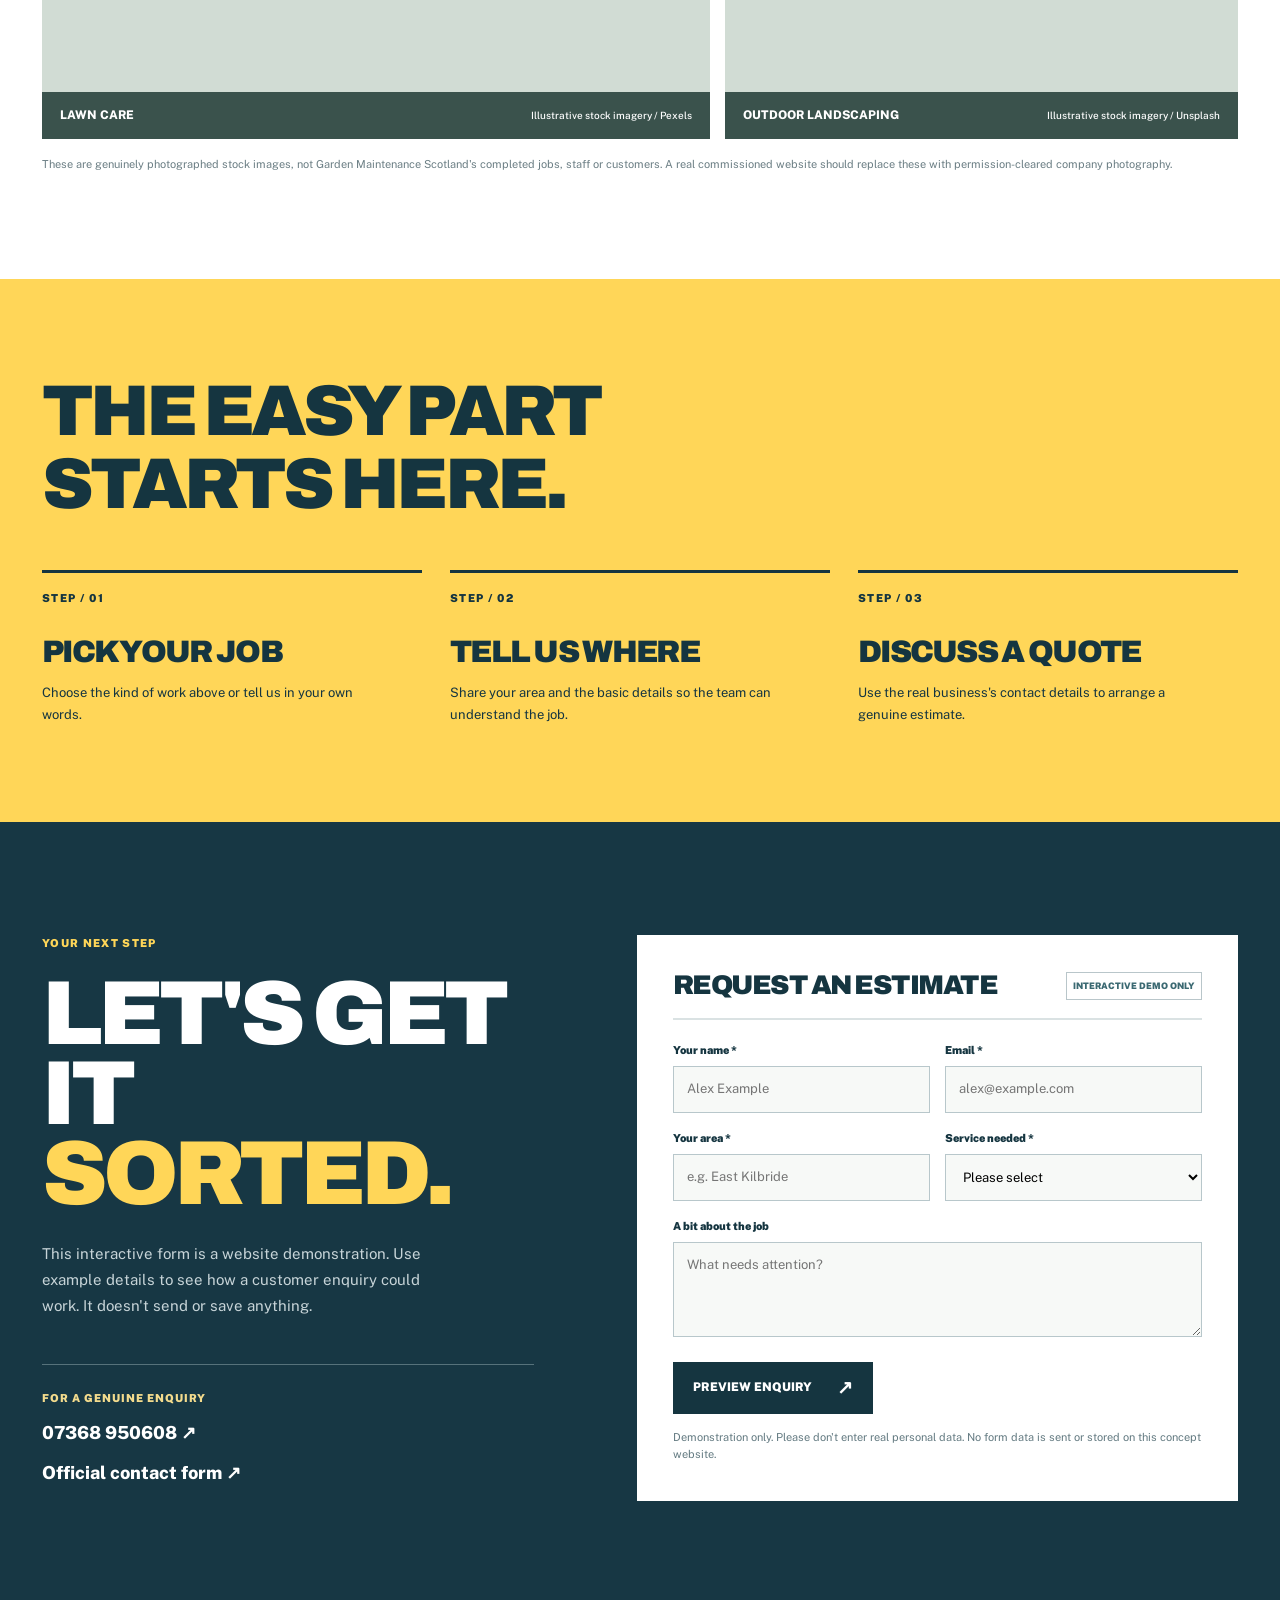
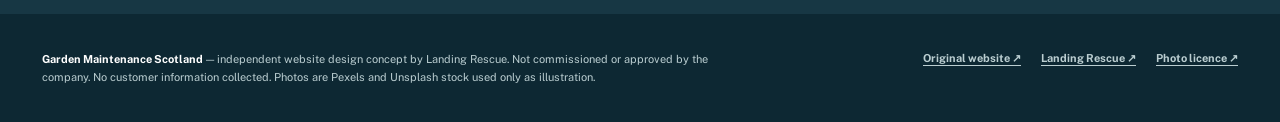
==== commit 4f7059a7: "Replace generic garden design with bold service-first branded concept" ====
--- a/work/garden-maintenance-scotland/index.html
+++ b/work/garden-maintenance-scotland/index.html
@@ -2,97 +2,127 @@
 <html lang="en-GB">
 <head>
   <meta charset="utf-8">
-  <meta name="viewport" content="width=device-width,initial-scale=1">
-  <meta name="theme-color" content="#f4f3ef">
+  <meta name="viewport" content="width=device-width, initial-scale=1">
+  <meta name="theme-color" content="#153540">
   <meta name="robots" content="noindex,nofollow">
-  <title>Garden Maintenance Scotland — independent website concept</title>
-  <meta name="description" content="An independent, working website redesign concept for Garden Maintenance Scotland, by Landing Rescue. Not the official business website.">
+  <title>Garden Maintenance Scotland — Independent service-first concept</title>
+  <meta name="description" content="An independent, practical website redesign concept for Garden Maintenance Scotland. Not commissioned or approved by the business.">
+  <link rel="preconnect" href="https://fonts.googleapis.com">
+  <link rel="preconnect" href="https://fonts.gstatic.com" crossorigin>
+  <link href="https://fonts.googleapis.com/css2?family=Archivo:wght@400;500;600;700;800;900&family=Public+Sans:wght@400;500;600;700;800&display=swap" rel="stylesheet">
   <style>
-:root{--ink:#212923;--pine:#304738;--paper:#f4f3ef;--white:#fff;--line:#d4d9d0;--muted:#616b61;--sage:#e1e7de;--sand:#e9e5dc;--font:Arial,"Helvetica Neue",Helvetica,sans-serif}
-*{box-sizing:border-box}html{scroll-behavior:smooth;scroll-padding-top:92px}body{margin:0;background:var(--paper);color:var(--ink);font:400 16px/1.58 var(--font);-webkit-font-smoothing:antialiased}img{display:block;width:100%}h1,h2,h3,p,figure{margin:0}a{color:inherit;text-decoration:none}button,input,select,textarea{font:inherit}button{cursor:pointer}:focus-visible{outline:3px solid #698b6e;outline-offset:4px}.page-shell{max-width:1340px;width:calc(100% - 110px);margin:auto}.skip-link{position:absolute;top:-80px;left:12px;background:#fff;color:#222;padding:10px;z-index:300}.skip-link:focus{top:7px}.concept-notice{background:#e5e9e2;display:flex;justify-content:space-between;align-items:center;padding:8px max(20px,calc((100vw - 1340px)/2));min-height:34px;color:#475a49;font-size:10px;font-weight:700;letter-spacing:.035em;gap:20px}.concept-notice a{text-decoration:underline;text-underline-offset:3px;white-space:nowrap}.notice-sep{margin:0 8px;color:#9aa99b}.header{position:sticky;top:0;background:rgba(244,243,239,.97);border-bottom:1px solid #dce0d9;backdrop-filter:blur(10px);z-index:80}.header-inner{height:88px;display:flex;align-items:center;justify-content:space-between;gap:35px}.brand{display:flex;align-items:center;gap:12px;flex-shrink:0}.brand-block{width:48px;height:48px;display:grid;place-items:center;background:var(--pine);color:#fff;font-size:14px;font-weight:900;letter-spacing:-.09em}.brand-wordmark{display:flex;flex-direction:column;line-height:1.2}.brand-wordmark strong{font-size:13px;font-weight:800;letter-spacing:.01em;white-space:nowrap}.brand-wordmark small{font-size:10px;font-weight:800;letter-spacing:.2em;margin-top:3px}.header-nav{display:flex;gap:clamp(18px,2.5vw,38px);align-items:center}.header-nav a{font-size:12px;font-weight:700;white-space:nowrap}.header-nav a:hover{color:#6d836c}.header-right{display:flex;align-items:center;gap:19px}.phone-link{font-size:12px;font-weight:800;white-space:nowrap}.btn{min-height:51px;padding:12px 19px;background:transparent;border:1px solid transparent;display:inline-flex;justify-content:space-between;align-items:center;gap:25px;font-size:12px;font-weight:800;letter-spacing:.005em;transition:background .18s,color .18s}.btn-solid{background:var(--pine);color:#fff}.btn-solid:hover{background:#49624e}.btn span{font-size:19px;line-height:1}.header-quote{min-height:43px;font-size:11px;padding:10px 16px;white-space:nowrap}.underlink{display:inline-flex;align-items:center;gap:12px;border-bottom:1px solid #a3aea0;padding-bottom:3px;font-size:12px;font-weight:800}.underlink:hover{border-color:var(--pine)}.underlink span{font-size:18px;line-height:1}.menu-button{display:none;width:44px;height:44px;flex-direction:column;align-items:center;justify-content:center;gap:5px;border:1px solid #cdd5c9;background:transparent}.menu-button span{width:20px;height:2px;background:var(--pine)}.mobile-menu{display:none}.mobile-menu[hidden]{display:none}
-.hero{padding-top:48px}.hero-meta{display:flex;justify-content:space-between;gap:25px;color:#667666;font-size:10px;font-weight:800;letter-spacing:.15em}.hero-text-row{display:grid;grid-template-columns:1.25fr .75fr;gap:8vw;align-items:end;padding:42px 0 49px}.hero h1{font-size:clamp(64px,6.5vw,100px);letter-spacing:-.075em;font-weight:800;line-height:.96;max-width:800px}.hero h1 span{color:#668064}.hero-side{padding-bottom:3px}.hero-side>p{color:#5b695d;font-size:14px;line-height:1.85;max-width:390px;margin:0 0 25px}.hero-actions{display:flex;align-items:center;gap:24px;flex-wrap:wrap}.hero-image{position:relative;height:clamp(360px,38vw,535px);overflow:hidden;background:#899c87}.hero-image img{width:100%;height:100%;object-fit:cover;object-position:center 50%}.hero-image figcaption{position:absolute;bottom:0;left:0;right:0;background:rgba(25,43,31,.75);color:#fff;display:flex;justify-content:space-between;align-items:center;gap:15px;padding:12px 21px;font-size:10px;letter-spacing:.075em;font-weight:700}.hero-image figcaption span:last-child{font-weight:400;letter-spacing:0;opacity:.95}.service-strip{display:grid;grid-template-columns:repeat(4,1fr);border-bottom:1px solid var(--line)}.service-strip span{font-size:10px;letter-spacing:.09em;font-weight:800;padding:22px 18px 22px 0;color:#5b6f5b;border-right:1px solid var(--line);text-align:center}.service-strip span:first-child{text-align:left}.service-strip span:last-child{border:0}
-.section-label{font-size:10px;font-weight:800;letter-spacing:.14em;color:#647d64;display:block;margin-bottom:25px}.services-section{padding:121px 0 128px}.services-layout{display:grid;grid-template-columns:.75fr 1.25fr;gap:11vw}.section-aside h2,.work-head h2,.about-section h2,.contact-intro h2,.compare-banner h2{font-weight:800;font-size:clamp(39px,4vw,63px);line-height:1.03;letter-spacing:-.06em}.section-aside>p{font-size:14px;color:#657065;max-width:330px;line-height:1.8;margin:26px 0}.section-aside>.aside-fact{color:#6a8169;font-size:11px;text-transform:uppercase;letter-spacing:.06em;font-weight:800;margin-top:45px}.service-list{border-top:1px solid #bac7b8}.service-row{width:100%;display:flex;align-items:center;gap:25px;padding:23px 5px 24px 0;border:0;border-bottom:1px solid #bac7b8;background:none;text-align:left;color:inherit;transition:padding .18s,background .18s}.service-row:hover{padding-left:12px;background:#e9eee5}.row-index{width:32px;font-size:11px;color:#778775;font-weight:800;flex:none}.row-copy{flex:1;min-width:0}.row-copy strong{display:block;font-size:clamp(18px,2.1vw,28px);font-weight:700;letter-spacing:-.03em;line-height:1.2}.row-copy small{display:block;color:#6d786d;font-size:12px;line-height:1.5;margin-top:6px}.row-arrow{font-size:23px;color:#44674a;flex:none}
-.work-section{padding:0 0 110px}.work-head{display:flex;justify-content:space-between;align-items:end;gap:50px;margin-bottom:43px}.work-head h2{font-size:clamp(40px,4.6vw,69px)}.work-head>p{font-size:14px;color:#637163;max-width:355px;line-height:1.8;margin:0 0 4px}.work-grid{display:grid;grid-template-columns:1.27fr .73fr;gap:22px;align-items:start}.work-picture{overflow:hidden;background:#bbcbb9;position:relative}.work-picture.large{height:clamp(335px,40vw,565px)}.work-picture.small{height:clamp(260px,31vw,440px);margin-top:100px}.work-picture img{width:100%;height:100%;object-fit:cover}.work-picture figcaption{background:#e7e9e1;padding:17px 19px;display:flex;justify-content:space-between;font-size:11px;letter-spacing:.07em;font-weight:800;color:#526a53}.work-picture figcaption span{color:#859383}.image-disclaimer{margin-top:20px;color:#788378;font-size:11px;line-height:1.6}.about-section{background:#dde5da;padding:105px 0}.about-grid{display:grid;grid-template-columns:1fr 1fr;gap:10vw}.about-copy>p{font-size:15px;color:#4e6552;max-width:550px;line-height:1.8;margin-bottom:18px}.about-copy .underlink{margin-top:13px}.small-source{display:block;font-size:10px;color:#728574;margin-top:19px}
-.contact-section{padding:118px 0 125px}.contact-layout{display:grid;grid-template-columns:.85fr 1.15fr;gap:9vw}.contact-intro h2{font-size:clamp(44px,4.6vw,72px)}.contact-intro>p{font-size:14px;line-height:1.8;max-width:365px;color:#647164;margin-top:25px}.contact-direct{display:flex;flex-direction:column;gap:9px;margin-top:52px;border-top:1px solid #c8d0c6;padding-top:25px}.contact-direct strong{font-size:10px;letter-spacing:.14em;color:#677d68}.contact-direct a{font-size:13px;font-weight:700;overflow-wrap:anywhere;text-decoration:underline;text-underline-offset:3px}.form-wrap{background:#fff;border:1px solid #dfe4db;padding:37px 38px 32px;box-shadow:0 18px 40px #20312608}.form-header{display:flex;justify-content:space-between;align-items:center;gap:15px;margin-bottom:27px}.form-header h3{font-size:29px;letter-spacing:-.045em}.form-header span{font-size:10px;letter-spacing:.08em;font-weight:800;background:#e8efe5;color:#4b654d;padding:7px 10px}.fieldline{margin-bottom:17px}.fieldline label{display:block;margin-bottom:8px;font-size:11px;font-weight:800}.fieldline label span{color:#a55f49}.fieldline input,.fieldline select,.fieldline textarea{display:block;width:100%;background:#f9faf7;border:1px solid #cdd8c9;padding:13px 14px;font-size:13px;color:#253527;min-height:47px;outline:0;border-radius:0}.fieldline input:focus,.fieldline select:focus,.fieldline textarea:focus{border-color:#6d8a70;box-shadow:0 0 0 2px #d5e3d1}.fieldline textarea{resize:vertical;min-height:104px}.fieldline ::placeholder{color:#a2aaa0}.two-fields{display:grid;grid-template-columns:1fr 1fr;gap:17px}.submit-btn{width:100%;margin-top:5px}.form-honesty{margin-top:15px;color:#7b897c;font-size:10px;line-height:1.6}.form-result{background:#eaf0e8;border-left:3px solid #577b5d;font-size:12px;line-height:1.7;padding:16px;margin-top:16px}.form-result[hidden]{display:none}
-.compare-banner{background:#e8e5dc;padding:65px 0}.compare-grid{display:grid;grid-template-columns:1fr 1fr;gap:10vw;align-items:center}.compare-banner h2{font-size:clamp(36px,3.5vw,54px)}.compare-banner p{font-size:12px;color:#687369;line-height:1.7;max-width:440px;margin-top:16px}.compare-links{border-top:1px solid #bac4b6}.compare-links a{font-size:13px;font-weight:800;padding:18px 0;display:flex;justify-content:space-between;align-items:center;border-bottom:1px solid #bac4b6;gap:15px}.compare-links a:hover{color:#6b896d}.footer{background:#25392b;color:#edf2e9;padding:55px 0 25px}.footer-top{display:flex;justify-content:space-between;gap:40px;padding-bottom:50px}.footer-brand{font-size:15px;line-height:1.15;font-weight:800;letter-spacing:.04em}.footer-top p{font-size:11px;color:#bed0bf;line-height:1.7;max-width:650px;margin-top:20px}.footer-top p a{text-decoration:underline}.footer-details{display:flex;flex-direction:column;align-items:flex-start;gap:12px;font-size:12px;font-weight:700;white-space:nowrap}.footer-details a:hover{text-decoration:underline}.footer-bottom{padding-top:22px;border-top:1px solid #526456;display:flex;justify-content:space-between;gap:20px;color:#afc2af;font-size:10px}.mobile-cta{display:none}
-@media(max-width:1150px){.page-shell{width:calc(100% - 70px)}.header-inner{gap:22px}.header-nav{gap:16px}.phone-link{display:none}.hero h1{font-size:clamp(60px,6.3vw,83px)}.hero-text-row{gap:5vw}.services-layout,.contact-layout{gap:6vw}.service-row{padding-block:21px}}
-@media(max-width:850px){.page-shell{width:calc(100% - 44px)}.header-nav{display:none}.menu-button{display:flex}.mobile-menu:not([hidden]){display:flex;position:absolute;left:0;right:0;top:88px;background:var(--paper);padding:12px 22px 24px;flex-direction:column;box-shadow:0 24px 40px #0e211226}.mobile-menu a{font-size:14px;font-weight:700;padding:12px 0;border-bottom:1px solid #d5ded2}.hero-text-row{grid-template-columns:1fr;gap:22px}.hero h1{font-size:clamp(59px,9vw,86px)}.hero-side{display:flex;align-items:end;gap:25px;justify-content:space-between}.hero-side>p{margin-bottom:0;max-width:420px}.hero-actions{min-width:220px}.services-layout,.contact-layout{grid-template-columns:1fr;gap:40px}.section-aside>p{max-width:600px}.section-aside>.aside-fact{margin-top:24px}.about-grid{gap:5vw}.work-picture.small{margin-top:75px}.contact-intro>p{max-width:600px}.contact-direct{margin-top:27px}}
-@media(max-width:650px){html{scroll-padding-top:77px}.page-shell{width:calc(100% - 32px)}.concept-notice{font-size:9px;padding:7px 14px;gap:8px}.concept-notice a{white-space:normal;min-width:83px;text-align:right}.header-inner{height:72px}.brand-block{height:42px;width:42px}.brand-wordmark strong{font-size:11px}.brand-wordmark small{font-size:9px}.header-quote{display:none}.mobile-menu:not([hidden]){top:72px}.hero{padding-top:30px}.hero-meta{font-size:8.5px;gap:9px}.hero-meta span:last-child{text-align:right}.hero-text-row{padding:34px 0 37px}.hero h1{font-size:clamp(44px,11.5vw,72px);line-height:1.02;letter-spacing:-.064em}.hero-side{display:block}.hero-side>p{font-size:13px;margin-bottom:22px}.hero-actions{gap:17px}.hero-image{height:385px}.hero-image img{object-position:center}.hero-image figcaption{align-items:flex-start;flex-direction:column;gap:5px;font-size:9px;padding:11px}.service-strip{grid-template-columns:1fr 1fr}.service-strip span{padding:16px 6px;text-align:left;font-size:9px}.service-strip span:nth-child(2){border-right:0}.service-strip span:nth-child(-n+2){border-bottom:1px solid var(--line)}.services-section{padding:77px 0 80px}.section-aside h2,.work-head h2,.about-section h2,.contact-intro h2{font-size:clamp(42px,10vw,62px)}.services-layout{gap:26px}.section-label{margin-bottom:20px}.service-row{gap:10px;padding:21px 1px}.row-index{width:24px;font-size:10px}.row-copy strong{font-size:21px}.row-copy small{font-size:11px}.row-arrow{font-size:20px}.work-section{padding-bottom:80px}.work-head{display:block;margin-bottom:30px}.work-head>p{margin-top:18px;font-size:13px}.work-grid{grid-template-columns:1fr;gap:18px}.work-picture.large,.work-picture.small{height:320px;margin:0}.about-section{padding:75px 0}.about-grid{grid-template-columns:1fr;gap:26px}.about-copy>p{font-size:14px}.contact-section{padding:76px 0 83px}.contact-layout{gap:26px}.form-wrap{padding:26px 18px}.form-header h3{font-size:25px}.two-fields{grid-template-columns:1fr;gap:0}.compare-banner{padding:60px 0}.compare-grid{grid-template-columns:1fr;gap:30px}.footer{padding:45px 0 85px}.footer-top,.footer-bottom{flex-direction:column;gap:24px}.footer-details{gap:9px}.mobile-cta{display:flex;align-items:center;justify-content:center;gap:17px;position:fixed;bottom:10px;left:50%;transform:translateX(-50%);z-index:90;background:var(--pine);color:#fff;padding:11px 20px;white-space:nowrap;box-shadow:0 10px 25px #1f30234d;font-size:12px;font-weight:800}.mobile-cta span{font-size:19px}}
-@media(max-width:390px){.hero h1{font-size:42px}.hero-image{height:320px}.hero-meta{font-size:8px}.brand-wordmark strong{font-size:10px}.service-strip span{font-size:8px}}
-@media(prefers-reduced-motion:reduce){html{scroll-behavior:auto}*{transition:none!important}}
-
-</style>
-  
+  :root{--ink:#153540;--ink2:#0D2833;--bright:#FFD658;--paper:#F7F8F4;--white:#fff;--blue:#DFE8EC;--line:#CBD5D6;--muted:#536773;--soft:#DCE7E2;--font:'Public Sans',Arial,sans-serif;--display:'Archivo',Arial,sans-serif}
+  *{box-sizing:border-box}[hidden]{display:none!important}html{scroll-behavior:smooth;scroll-padding-top:92px}body{margin:0;font:400 16px/1.55 var(--font);background:var(--paper);color:var(--ink)}img{display:block;width:100%;max-width:100%}a{color:inherit;text-decoration:none}button,input,textarea,select{font:inherit}button{cursor:pointer}h1,h2,h3,p,figure{margin:0}h1,h2,h3{font-family:var(--display);font-weight:900;line-height:1.03;letter-spacing:-.055em}h1,h2{text-transform:uppercase}::selection{background:var(--bright);color:var(--ink2)}:focus-visible{outline:3px solid #E99B35;outline-offset:4px}
+  .shell{max-width:1500px;width:calc(100% - 84px);margin:auto}.skip{position:absolute;top:-70px;left:14px;padding:11px;background:#fff;z-index:300}.skip:focus{top:8px}
+  .notice{background:#0D2833;color:#E0EDEC;padding:9px max(24px,calc((100vw - 1500px)/2));font-size:10px;display:flex;gap:20px;justify-content:space-between;align-items:center;line-height:1.4}.notice b{color:var(--bright);letter-spacing:.05em}.notice a{text-decoration:underline;text-underline-offset:3px;white-space:nowrap}
+  .header{background:#fff;border-bottom:1px solid #D7E0DF;position:sticky;top:0;z-index:70}.nav{min-height:85px;display:flex;align-items:center;gap:24px;justify-content:space-between}.brand{display:flex;align-items:center;gap:13px;flex-shrink:0}.mark{background:var(--ink);color:var(--bright);height:54px;width:54px;display:grid;place-items:center}.mark svg{height:38px;width:38px}.brand-text strong{display:block;font-family:var(--display);font-size:17px;font-weight:900;letter-spacing:-.055em;line-height:1.03}.brand-text small{display:block;font-size:9px;letter-spacing:.11em;font-weight:800;color:#56717A;margin-top:5px;text-transform:uppercase}.navlinks{display:flex;gap:30px;align-items:center;margin-left:auto}.navlinks a{font-weight:800;font-size:12px;text-transform:uppercase;letter-spacing:.01em}.navlinks a:hover{color:#587A85}.nav-cta{display:flex;align-items:center;gap:10px}.header-phone{font-weight:900;font-size:13px;white-space:nowrap}.nav-quote{display:inline-flex;align-items:center;gap:20px;padding:16px 19px;background:var(--bright);font-size:12px;font-weight:900;text-transform:uppercase;white-space:nowrap;transition:background .2s}.nav-quote:hover{background:#FFE491}.hamburger{display:none;background:#fff;border:1px solid #B9C6CA;width:46px;height:44px;align-items:center;justify-content:center;flex-direction:column;gap:6px}.hamburger i{display:block;width:22px;height:2px;background:var(--ink)}.mnav{display:none;background:#fff;position:absolute;top:85px;left:0;right:0;padding:16px 40px 27px;box-shadow:0 15px 25px #17333B25}.mnav[hidden]{display:none}.mnav a{display:block;padding:13px 0;border-bottom:1px solid #D9E1E0;font-weight:800;font-size:14px;text-transform:uppercase}
+  .eyebrow{font-size:11px;letter-spacing:.12em;font-weight:900;text-transform:uppercase}.hero{background:var(--bright);border-bottom:9px solid var(--ink);overflow:hidden}.hero-inner{padding-top:71px;padding-bottom:78px;display:grid;grid-template-columns:.95fr 1.05fr;gap:clamp(28px,6vw,105px)}.hero-left{display:flex;flex-direction:column;align-items:flex-start}.hero-left .eyebrow{display:flex;align-items:center;gap:12px}.eyebrow-line{height:3px;width:34px;background:currentColor;display:block}.hero h1{font-size:clamp(77px,8.5vw,139px);margin:35px 0 27px;line-height:.82;letter-spacing:-.079em;white-space:nowrap}.hero h1 span{display:block}.hero h1 .stroke{color:var(--ink);-webkit-text-stroke:0}.hero-lede{font-weight:600;max-width:470px;font-size:16px;line-height:1.64;margin:0 0 34px}.hero-region{display:flex;align-items:center;gap:12px;font-size:12px;font-weight:900;text-transform:uppercase;margin-top:auto;letter-spacing:.03em;padding-top:28px}.location-square{display:grid;place-items:center;width:33px;height:33px;background:var(--ink);color:var(--bright);font-size:19px}
+  .finder{background:var(--white);box-shadow:12px 12px 0 #153540;align-self:center;border:2px solid var(--ink);min-width:0}.finder-top{background:var(--ink);color:#fff;padding:22px 27px;display:flex;align-items:center;justify-content:space-between;gap:20px}.finder-top h2{font-size:clamp(26px,2.3vw,36px);letter-spacing:-.045em;line-height:1.02}.finder-top span{color:var(--bright);font-weight:900;font-size:10px;letter-spacing:.08em}.finder-tabs{display:grid;grid-template-columns:1fr 1fr;padding:15px 20px 0}.finder-tabs button{font-weight:900;text-transform:uppercase;border:0;border-bottom:3px solid #D6DEE0;background:transparent;padding:15px 5px;text-align:center;font-size:11px;letter-spacing:.035em;color:#748891}.finder-tabs button[aria-selected='true']{border-color:#D69A0D;color:var(--ink)}.finder-list{padding:14px 22px 8px;display:flex;flex-direction:column;gap:0}.finder-choice{display:flex;gap:13px;align-items:center;width:100%;text-align:left;border:0;border-bottom:1px solid #D8E1E2;padding:17px 6px;background:#fff;color:var(--ink);transition:background .15s}.finder-choice:hover,.finder-choice[aria-pressed='true']{background:#F3F6F2}.finder-choice[aria-pressed='true'] .finder-radio{background:var(--ink);box-shadow:inset 0 0 0 5px #fff;border-color:var(--ink)}.finder-choice .number{color:#849499;font-size:12px;font-weight:900;width:21px}.finder-choice .choice-text{flex:1}.finder-choice strong{font-weight:900;font-size:15px;display:block}.finder-choice small{display:block;color:#637982;font-size:11px;margin-top:4px}.finder-radio{border:2px solid #99A9AE;border-radius:50%;height:19px;width:19px;flex:none}.finder-bottom{padding:20px 26px 25px;display:flex;gap:15px;align-items:center;justify-content:space-between}.finder-selected{font-size:11px;font-weight:700;line-height:1.4;color:#627782;max-width:190px}.finder-selected b{display:block;color:var(--ink);font-size:13px}.primary{display:inline-flex;align-items:center;justify-content:center;gap:25px;background:var(--ink);color:#fff;padding:15px 20px;min-height:52px;border:0;font-weight:900;text-transform:uppercase;font-size:12px;white-space:nowrap}.primary:hover{background:#2B4C58}.primary .arrow{font-size:19px;line-height:1}.secondary{display:inline-flex;align-items:center;justify-content:center;gap:15px;background:var(--bright);border:2px solid var(--ink);color:var(--ink);padding:13px 19px;font-size:12px;text-transform:uppercase;font-weight:900}
+  .workphoto{height:clamp(365px,37vw,530px);position:relative;overflow:hidden;background:#3A6555}.workphoto img{height:100%;width:100%;object-fit:cover;object-position:center 46%}.workphoto:after{content:"";position:absolute;inset:60% 0 0;background:linear-gradient(transparent,#102A20A8);pointer-events:none}.workphoto .photo-label{position:absolute;z-index:2;bottom:23px;left:39px;right:40px;display:flex;align-items:end;justify-content:space-between;gap:20px;color:#fff;font-weight:900;letter-spacing:.09em;text-transform:uppercase;font-size:11px}.workphoto .photo-label small{font-weight:500;font-size:10px;letter-spacing:0;text-transform:none;text-align:right}
+  .block{padding:111px 0}.blockhead{display:flex;align-items:end;justify-content:space-between;gap:35px;margin-bottom:42px}.blockhead h2{font-size:clamp(50px,5.7vw,88px);margin-top:18px}.blockhead p:last-child{font-size:14px;max-width:320px;line-height:1.7;color:var(--muted)}.service-board{border-top:3px solid var(--ink)}.service-row{display:grid;grid-template-columns:56px minmax(185px,1fr) minmax(200px,.85fr) auto;gap:25px;align-items:center;border-bottom:1px solid #BDCDCF;min-height:111px;padding:18px 5px}.service-row .rnum{font-weight:900;font-size:12px;color:#8599A1}.service-row h3{font-size:clamp(22px,2.3vw,33px);line-height:1;letter-spacing:-.04em}.service-row>p{color:var(--muted);font-size:13px;line-height:1.6;max-width:380px}.service-row button{border:2px solid var(--ink);padding:11px 15px;text-transform:uppercase;font-weight:900;font-size:10px;background:transparent;white-space:nowrap}.service-row button:hover{background:var(--ink);color:#fff}.all-services{margin-top:26px;font-size:12px;color:var(--muted);line-height:1.65}.all-services strong{color:var(--ink)}
+  .promise{background:var(--blue);padding:85px 0}.promise-grid{display:grid;grid-template-columns:.95fr 1.05fr;gap:8vw;align-items:center}.promise-grid h2{font-size:clamp(49px,5.7vw,89px);letter-spacing:-.068em}.promise-grid h2 span{color:#597E7E}.promise-grid p{font-size:17px;line-height:1.75;max-width:520px;color:#334E5B;margin-bottom:22px}.promise-grid .promise-bold{font-size:13px;font-weight:900;text-transform:uppercase;color:var(--ink);letter-spacing:.04em;margin:0}
+  .imagesec{padding:105px 0;background:#fff}.imagesec .eyebrow{margin-bottom:15px}.imagesec h2{font-size:clamp(46px,5.2vw,78px);margin-bottom:35px}.image-grid{display:grid;grid-template-columns:1.3fr 1fr;gap:15px}.image-grid figure{background:#D1DCD4;min-height:360px;position:relative}.image-grid figure img{height:100%;object-fit:cover;position:absolute;inset:0}.image-grid figure:last-child{min-height:360px}.image-grid figcaption{position:absolute;left:0;right:0;bottom:0;background:rgba(9,36,31,.75);color:white;padding:14px 18px;display:flex;gap:20px;justify-content:space-between;align-items:center;font-weight:800;font-size:12px}.image-grid figcaption small{font-size:10px;font-weight:500;max-width:220px;text-align:right}.disclaimer{font-size:11px;color:#6B7E84;margin-top:17px;line-height:1.6}
+  .how{background:var(--bright);padding:96px 0}.how h2{font-size:clamp(50px,5.6vw,87px);margin:0 0 48px}.howsteps{display:grid;grid-template-columns:repeat(3,1fr);gap:28px}.howsteps>div{border-top:3px solid var(--ink);padding-top:17px}.howsteps strong{font-size:11px;letter-spacing:.12em;font-weight:900;display:block;margin-bottom:29px}.howsteps h3{font-size:31px;line-height:1.07;margin-bottom:12px}.howsteps p{font-size:13px;line-height:1.7;max-width:330px}
+  .contact{background:#173744;color:#fff;padding:113px 0}.contact-grid{display:grid;grid-template-columns:.9fr 1.1fr;gap:8vw;align-items:start}.contact h2{font-size:clamp(62px,7.1vw,104px);line-height:.88;margin:22px 0 27px}.contact h2 span{color:var(--bright)}.contact .copy{color:#C7D4D8;font-size:15px;max-width:395px;line-height:1.75}.real-links{border-top:1px solid #56727B;padding-top:25px;margin-top:45px;display:flex;flex-direction:column;gap:12px}.real-links strong{font-size:11px;font-weight:900;color:#F3DB8D;letter-spacing:.09em;text-transform:uppercase}.real-links a{font-size:18px;font-weight:800}.real-links a:hover{text-decoration:underline;text-underline-offset:4px}.quote-box{background:#fff;color:var(--ink);padding:37px 36px;min-width:0}.form-top{display:flex;align-items:center;justify-content:space-between;gap:18px;border-bottom:2px solid #DAE2E3;padding-bottom:18px;margin-bottom:22px}.form-top h3{font-size:27px}.form-top span{font-size:9px;font-weight:900;color:#3B6972;text-transform:uppercase;border:1px solid #B9C6CA;padding:6px;white-space:nowrap}.form-row{display:grid;grid-template-columns:1fr 1fr;gap:15px}.field{margin-bottom:17px}.field label{display:block;font-size:11px;font-weight:900;margin-bottom:7px}.field input,.field select,.field textarea{width:100%;background:#F7F9F7;border:1px solid #B8C7CB;padding:12px 13px;border-radius:0;min-height:47px;font-size:13px;outline:0}.field textarea{min-height:95px;resize:vertical}.field input:focus,.field select:focus,.field textarea:focus{border-color:#4C7B88;box-shadow:0 0 0 2px #C9E3EC}.form-tip{font-size:11px;color:#637A81;line-height:1.6;margin-top:15px}.form-result{background:#DFEEE9;border-left:4px solid #5E8D77;color:#183D35;font-size:13px;line-height:1.65;padding:15px 17px;margin-top:16px}.form-result[hidden]{display:none}
+  .footer{padding:36px 0;background:var(--ink2);color:#BBCED1}.footer-inner{display:flex;justify-content:space-between;gap:40px;align-items:start}.footer p{font-size:11px;max-width:700px;line-height:1.65}.footer p strong{color:#fff}.footer-links{display:flex;gap:20px;flex-wrap:wrap;justify-content:flex-end}.footer a{text-decoration:underline;text-underline-offset:3px;font-size:11px;font-weight:700}.mobile-cta{display:none}
+  @media(max-width:1250px){.header-phone{display:none}.navlinks{gap:14px}.hero h1{font-size:clamp(70px,8vw,118px)}.finder-bottom{align-items:stretch;flex-direction:column}.finder-bottom .primary{width:100%}.finder-selected{max-width:100%}.hero-inner{gap:5vw}}
+  @media(max-width:900px){.shell{width:calc(100% - 52px)}.navlinks{display:none}.hamburger{display:flex}.mnav:not([hidden]){display:block}.hero-inner{grid-template-columns:1fr;gap:45px;padding:61px 0 72px}.hero h1{font-size:clamp(75px,12vw,117px);margin:25px 0}.hero-lede{max-width:720px}.hero-region{margin-top:0}.finder{max-width:720px;width:100%;margin-inline:auto}.finder-bottom{align-items:center;flex-direction:row}.finder-bottom .primary{width:auto}.block{padding:80px 0}.service-row{grid-template-columns:38px 1fr 1fr auto;gap:15px}.promise-grid{gap:35px}}
+  @media(max-width:650px){html{scroll-padding-top:75px}.shell{width:calc(100% - 36px)}.notice{padding:8px 13px;font-size:9px;gap:12px}.notice a{white-space:normal;text-align:right}.nav{min-height:72px}.mark{height:46px;width:46px}.mark svg{width:33px;height:33px}.brand-text strong{font-size:15px}.brand-text small{font-size:8px}.nav-quote{display:none}.mnav{top:72px;padding:13px 18px 21px}.hero-inner{padding:46px 0 55px;gap:40px}.hero h1{font-size:clamp(63px,16vw,100px);margin:20px 0 26px}.hero-lede{font-size:14px}.eyebrow{font-size:10px}.finder{box-shadow:7px 7px 0 #153540}.finder-top{padding:18px 19px}.finder-top h2{font-size:27px}.finder-tabs{padding:10px 13px 0}.finder-tabs button{font-size:10px}.finder-list{padding:10px 12px 8px}.finder-choice{padding:14px 6px}.finder-choice strong{font-size:13px}.finder-choice small{font-size:10px}.finder-bottom{padding:15px 17px 19px;align-items:stretch;flex-direction:column}.finder-bottom .primary{width:100%}.workphoto{height:300px}.workphoto .photo-label{left:17px;bottom:15px;right:17px;font-size:9px}.workphoto .photo-label small{font-size:9px}.block{padding:73px 0}.blockhead{display:block;margin-bottom:25px}.blockhead h2{font-size:clamp(47px,10.5vw,75px)}.blockhead p:last-child{margin-top:18px}.service-row{grid-template-columns:30px 1fr auto;gap:11px;min-height:102px}.service-row h3{font-size:23px}.service-row>p{grid-column:2/3;grid-row:2/3;font-size:12px;margin-top:-5px}.service-row button{grid-column:3;grid-row:1/3;font-size:9px;padding:11px 10px}.promise{padding:72px 0}.promise-grid{grid-template-columns:1fr;gap:24px}.promise-grid h2{font-size:clamp(52px,11vw,72px)}.promise-grid p{font-size:14px}.imagesec{padding:71px 0}.imagesec h2{font-size:50px}.image-grid{grid-template-columns:1fr}.image-grid figure,.image-grid figure:last-child{min-height:255px}.how{padding:73px 0}.how h2{font-size:54px}.howsteps{grid-template-columns:1fr;gap:22px}.howsteps>div{padding-top:12px}.howsteps strong{margin-bottom:11px}.howsteps h3{font-size:27px}.contact{padding:74px 0 95px}.contact-grid{grid-template-columns:1fr;gap:35px}.contact h2{font-size:clamp(64px,14vw,91px)}.real-links{margin-top:29px}.quote-box{padding:22px 19px}.form-row{grid-template-columns:1fr;gap:0}.footer-inner{flex-direction:column;gap:20px}.footer-links{justify-content:flex-start}.footer{padding-bottom:95px}.mobile-cta{display:flex;position:fixed;bottom:10px;left:50%;transform:translateX(-50%);background:var(--bright);color:var(--ink);font-size:12px;font-weight:900;text-transform:uppercase;white-space:nowrap;padding:13px 22px;box-shadow:0 8px 33px #06192540;z-index:100;gap:16px}.mobile-cta span{font-size:18px}}
+  @media(max-width:390px){.hero h1{font-size:62px}.service-row{grid-template-columns:25px 1fr 65px}.service-row button{font-size:8px;padding:8px 3px}.finder-top h2{font-size:24px}}
+  @media(prefers-reduced-motion:reduce){html{scroll-behavior:auto}*{transition:none!important}}
+  </style>
 </head>
 <body id="top">
-  <a class="skip-link" href="#main">Skip to main content</a>
-  <div class="concept-notice"><span>INDEPENDENT REDESIGN CONCEPT <span class="notice-sep">/</span> Not the company's official website</span><a href="../../index.html#work">Back to Landing Rescue <span aria-hidden="true">↗</span></a></div>
-  <header class="header">
-    <div class="header-inner page-shell">
-      <a class="brand" href="#top" aria-label="Garden Maintenance Scotland concept homepage">
-        <span class="brand-block" aria-hidden="true">GM</span>
-        <span class="brand-wordmark"><strong>GARDEN MAINTENANCE</strong><small>SCOTLAND</small></span>
-      </a>
-      <nav class="header-nav" aria-label="Main navigation"><a href="#services">Services</a><a href="#work">What we do</a><a href="#about">About</a><a href="#contact">Contact</a></nav>
-      <div class="header-right"><a class="phone-link" href="tel:+447368950608">07368 950608</a><a class="btn btn-solid header-quote" href="#contact">Request a quote <span aria-hidden="true">↗</span></a><button class="menu-button" type="button" aria-label="Open menu" aria-expanded="false" aria-controls="mobile-menu" id="menu-button"><span></span><span></span><span></span></button></div>
+<a class="skip" href="#main">Skip to content</a>
+<div class="notice"><span><b>INDEPENDENT DESIGN STUDY</b> · An unofficial concept by Landing Rescue. Not approved by or affiliated with Garden Maintenance Scotland.</span><a href="../../index.html#work">Back to portfolio ↗</a></div>
+<header class="header">
+  <div class="shell nav">
+    <a href="#top" class="brand" aria-label="Garden Maintenance Scotland concept homepage">
+      <span class="mark" aria-hidden="true"><svg viewBox="0 0 48 48" fill="none"><path d="M3 10h42M3 20h42M3 30h42M3 40h42" stroke="currentColor" stroke-width="7"/><path d="M8 10 18 0M8 20 18 10M8 30 18 20M8 40 18 30" stroke="#153540" stroke-width="3"/></svg></span>
+      <span class="brand-text"><strong>GARDEN MAINTENANCE</strong><small>SCOTLAND</small></span>
+    </a>
+    <nav class="navlinks" aria-label="Site sections"><a href="#services">What we do</a><a href="#about">About</a><a href="#photos">In pictures</a><a href="#contact">Get a quote</a></nav>
+    <div class="nav-cta"><a class="header-phone" href="tel:+447368950608">07368 950608</a><a class="nav-quote" href="#contact">Free estimate <span aria-hidden="true">↗</span></a><button id="menu-button" class="hamburger" type="button" aria-label="Open navigation" aria-expanded="false" aria-controls="mobile-nav"><i></i><i></i><i></i></button></div>
+  </div>
+  <nav class="mnav" id="mobile-nav" hidden aria-label="Mobile navigation"><a href="#services">What we do</a><a href="#about">About</a><a href="#photos">In pictures</a><a href="#contact">Get a quote</a></nav>
+</header>
+<main id="main">
+<section class="hero" aria-labelledby="hero-heading">
+  <div class="shell hero-inner">
+    <div class="hero-left">
+      <span class="eyebrow"><span class="eyebrow-line"></span> Your local garden team</span>
+      <h1 id="hero-heading"><span>GARDENS.</span><span class="stroke">SORTED.</span></h1>
+      <p class="hero-lede">Grass getting away from you? Fence seen better days? Or thinking about a new patio? We help with the everyday jobs and the bigger changes.</p>
+      <p class="hero-region"><span class="location-square" aria-hidden="true">⌖</span> East Kilbride · Glasgow · surrounding areas</p>
     </div>
-    <nav class="mobile-menu" id="mobile-menu" hidden aria-label="Mobile menu"><a href="#services">Services</a><a href="#work">What we do</a><a href="#about">About</a><a href="#contact">Contact</a><a href="tel:+447368950608">Call 07368 950608</a></nav>
-  </header>
-  <main id="main">
-    <section class="hero page-shell" aria-labelledby="hero-title">
-      <div class="hero-meta"><span>LANDSCAPING &amp; GARDEN CARE</span><span>EAST KILBRIDE · GLASGOW</span></div>
-      <div class="hero-text-row"><div><h1 id="hero-title">A garden worth<br><span>coming home to.</span></h1></div><div class="hero-side"><p>From regular upkeep to new patios, fencing and full garden makeovers. Practical garden services for homes and businesses around Glasgow.</p><div class="hero-actions"><a href="#contact" class="btn btn-solid">Get a free estimate <span aria-hidden="true">↗</span></a><a href="#services" class="underlink">See our services <span aria-hidden="true">↓</span></a></div></div></div>
-      <figure class="hero-image"><img src="https://images.unsplash.com/photo-1734079692147-c6fc9438a2d0?auto=format&amp;fit=crop&amp;w=1800&amp;q=83" alt="Real stock photograph of timber decking, a natural stone path and planting in a landscaped garden" fetchpriority="high" width="1800" height="850"><figcaption><span>GARDENS / BUILT FOR EVERYDAY LIFE</span><span>Illustrative stock photograph — not company project imagery</span></figcaption></figure>
-      <div class="service-strip"><span>01 / LANDSCAPING</span><span>02 / GARDEN MAINTENANCE</span><span>03 / PATIOS &amp; DECKING</span><span>04 / PRESSURE WASHING</span></div>
-    </section>
-    <section class="services-section" id="services" aria-labelledby="services-title">
-      <div class="page-shell services-layout"><div class="section-aside"><span class="section-label">01 / SERVICES</span><h2 id="services-title">The right job,<br>done properly.</h2><p>Whether the garden needs one visit or a bigger rethink, there's a straightforward place to start.</p><p class="aside-fact">Hard landscaping. Soft landscaping. General upkeep.</p></div><div class="service-list">
-        <button class="service-row" type="button" data-service="Landscaping & garden redesign"><span class="row-index">01</span><span class="row-copy"><strong>Landscaping &amp; garden redesign</strong><small>New layouts, natural turf, paths, borders and outdoor improvements</small></span><span class="row-arrow" aria-hidden="true">↗</span></button>
-        <button class="service-row" type="button" data-service="Patios & paving"><span class="row-index">02</span><span class="row-copy"><strong>Patios &amp; paving</strong><small>Stone, paving and useful spaces for outdoor living</small></span><span class="row-arrow" aria-hidden="true">↗</span></button>
-        <button class="service-row" type="button" data-service="Garden maintenance"><span class="row-index">03</span><span class="row-copy"><strong>Garden maintenance</strong><small>Grass cutting, hedges, seasonal tidy-ups and general care</small></span><span class="row-arrow" aria-hidden="true">↗</span></button>
-        <button class="service-row" type="button" data-service="Decking & fencing"><span class="row-index">04</span><span class="row-copy"><strong>Decking &amp; fencing</strong><small>Fences, timber decking and practical garden structures</small></span><span class="row-arrow" aria-hidden="true">↗</span></button>
-        <button class="service-row" type="button" data-service="Pressure washing"><span class="row-index">05</span><span class="row-copy"><strong>Pressure washing</strong><small>Refresh patios, driveways and outdoor hard surfaces</small></span><span class="row-arrow" aria-hidden="true">↗</span></button>
-      </div></div>
-    </section>
-    <section class="work-section page-shell" id="work" aria-labelledby="work-title"><div class="work-head"><div><span class="section-label">02 / OUTDOOR SPACES</span><h2 id="work-title">Different gardens.<br>Different needs.</h2></div><p>Sometimes it's a complete change. Sometimes it's just getting the garden back under control. Here's the sort of work the business covers.</p></div>
-      <div class="work-grid"><figure class="work-picture large"><img loading="lazy" src="https://images.unsplash.com/photo-1761637822930-fb1c1a3df94d?auto=format&amp;fit=crop&amp;w=1100&amp;q=83" width="900" height="740" alt="Real stock photo of a tidy stone garden path and established planting"><figcaption>LANDSCAPING &amp; PAVING <span>01</span></figcaption></figure><figure class="work-picture small"><img loading="lazy" src="https://images.unsplash.com/photo-1772364588940-cc5b73730450?auto=format&amp;fit=crop&amp;w=900&amp;q=82" width="760" height="700" alt="Real stock photo of a neat lawn in front of a stone cottage"><figcaption>LAWN &amp; GARDEN CARE <span>02</span></figcaption></figure></div><p class="image-disclaimer">Photography is from Unsplash and illustrates types of work. These are not claimed to be Garden Maintenance Scotland's completed projects.</p>
-    </section>
-    <section class="about-section" id="about" aria-labelledby="about-title"><div class="page-shell about-grid"><div><span class="section-label">03 / ABOUT THE SERVICE</span><h2 id="about-title">Local know-how.<br>Clear next steps.</h2></div><div class="about-copy"><p>Garden Maintenance Scotland is based in East Kilbride and works with homeowners and commercial customers around Glasgow and the surrounding area.</p><p>The business offers hard and soft landscaping, including everything from grass cutting and hedge care to larger garden redesigns. Its existing website says no job is too small and advertises free consultations for garden design projects.</p><a class="underlink" href="https://www.gardenmaintenancescotland.co.uk/" target="_blank" rel="noopener noreferrer">See the original business website <span aria-hidden="true">↗</span></a><span class="small-source">Service information drawn from the company's published website.</span></div></div>
-    </section>
-    <section class="contact-section" id="contact" aria-labelledby="contact-title"><div class="page-shell contact-layout"><div class="contact-intro"><span class="section-label">04 / GET IN TOUCH</span><h2 id="contact-title">Tell us what your<br>garden needs.</h2><p>Choose a service and describe the job. This demo shows how an enquiry could work on a commissioned website.</p><div class="contact-direct"><strong>CONTACT THE ACTUAL BUSINESS</strong><a href="tel:+447368950608">07368 950608</a><a href="mailto:info@gardenmaintenancescotland.co.uk">info@gardenmaintenancescotland.co.uk</a><a href="https://www.gardenmaintenancescotland.co.uk/contact/" target="_blank" rel="noopener noreferrer">Visit the official contact page ↗</a></div></div>
-      <div class="form-wrap"><div class="form-header"><h3>Request an estimate</h3><span>DEMO FORM</span></div><form id="enquiry-form" action="#contact" novalidate><div class="fieldline"><label for="demo-name">Your name <span>*</span></label><input id="demo-name" name="name" autocomplete="off" required placeholder="Alex Example"></div><div class="fieldline"><label for="demo-email">Email address <span>*</span></label><input id="demo-email" name="email" type="email" autocomplete="off" required placeholder="alex@example.com"></div><div class="two-fields"><div class="fieldline"><label for="demo-area">Area <span>*</span></label><input id="demo-area" name="area" autocomplete="off" required placeholder="e.g. East Kilbride"></div><div class="fieldline"><label for="demo-service">Service <span>*</span></label><select id="demo-service" name="service" required><option value="">Select a service</option><option>Landscaping & garden redesign</option><option>Patios & paving</option><option>Garden maintenance</option><option>Decking & fencing</option><option>Pressure washing</option><option>Not sure</option></select></div></div><div class="fieldline"><label for="demo-message">A little about the job</label><textarea id="demo-message" rows="4" name="message" placeholder="Tell us what needs doing..."></textarea></div><button class="btn btn-solid submit-btn" type="submit">Preview enquiry <span aria-hidden="true">↗</span></button><p class="form-honesty">This is a design demonstration. Do not enter real personal data. Nothing is sent or saved.</p><div class="form-result" id="form-result" role="status" aria-live="polite" hidden></div></form></div>
-    </div></section>
-    <section class="compare-banner" aria-labelledby="compare-title"><div class="page-shell compare-grid"><div><span class="section-label">WEBSITE DESIGN COMPARISON</span><h2 id="compare-title">See what changed.</h2><p>Compare the existing company website with this independent concept. No fabricated screenshots, client reviews or sales claims.</p></div><div class="compare-links"><a href="https://www.gardenmaintenancescotland.co.uk/" target="_blank" rel="noopener noreferrer">01 &nbsp; Original company website <span aria-hidden="true">↗</span></a><a href="#top">02 &nbsp; This redesign concept <span aria-hidden="true">↑</span></a></div></div></section>
-  </main>
-  <footer class="footer"><div class="page-shell footer-top"><div><span class="footer-brand">GARDEN MAINTENANCE<br>SCOTLAND</span><p>Independent website design study by <a href="../../index.html#work">Landing Rescue</a>. Not the company's official site and not commissioned or approved by the business. Stock photography is illustrative and not evidence of finished projects.</p></div><div class="footer-details"><a href="#services">Services</a><a href="#work">Outdoor spaces</a><a href="#contact">Enquiry demo</a><a href="https://www.gardenmaintenancescotland.co.uk/" target="_blank" rel="noopener noreferrer">Official website ↗</a></div></div><div class="page-shell footer-bottom"><span>© <span id="year">2026</span> Landing Rescue — independent design concept.</span><span>Images: Unsplash stock photography</span></div></footer>
-  <a href="#contact" class="mobile-cta">Request a quote <span aria-hidden="true">↗</span></a>
+    <div class="finder" id="service-finder" aria-labelledby="finder-heading">
+      <div class="finder-top"><h2 id="finder-heading">WHAT NEEDS DOING?</h2><span>START HERE / 01</span></div>
+      <div class="finder-tabs" role="tablist" aria-label="Type of garden job"><button id="tab-maintain" type="button" role="tab" aria-selected="true" aria-controls="picker-maintain" data-tab="maintain">MAINTAIN &amp; TIDY</button><button id="tab-improve" type="button" role="tab" aria-selected="false" aria-controls="picker-improve" data-tab="improve">BUILD &amp; IMPROVE</button></div>
+      <div class="finder-list" role="tabpanel" id="picker-maintain" aria-labelledby="tab-maintain">
+        <button class="finder-choice" type="button" data-choice="Grass cutting"><span class="number">01</span><span class="choice-text"><strong>Grass cutting</strong><small>One-off or regular lawn care</small></span><span class="finder-radio" aria-hidden="true"></span></button>
+        <button class="finder-choice" type="button" data-choice="Garden tidy"><span class="number">02</span><span class="choice-text"><strong>Garden tidy</strong><small>Hedges, weeds, cutbacks and clear-ups</small></span><span class="finder-radio" aria-hidden="true"></span></button>
+        <button class="finder-choice" type="button" data-choice="Pressure washing"><span class="number">03</span><span class="choice-text"><strong>Pressure washing</strong><small>Patios, paving and driveways</small></span><span class="finder-radio" aria-hidden="true"></span></button>
+        <button class="finder-choice" type="button" data-choice="Regular garden maintenance"><span class="number">04</span><span class="choice-text"><strong>Regular maintenance</strong><small>Keeping on top of it all</small></span><span class="finder-radio" aria-hidden="true"></span></button>
+      </div>
+      <div class="finder-list" role="tabpanel" id="picker-improve" aria-labelledby="tab-improve" hidden>
+        <button class="finder-choice" type="button" data-choice="Landscaping"><span class="number">01</span><span class="choice-text"><strong>Landscaping &amp; redesign</strong><small>Making a bigger change outdoors</small></span><span class="finder-radio" aria-hidden="true"></span></button>
+        <button class="finder-choice" type="button" data-choice="Patios and paving"><span class="number">02</span><span class="choice-text"><strong>Patios &amp; paving</strong><small>New surfaces and outdoor spaces</small></span><span class="finder-radio" aria-hidden="true"></span></button>
+        <button class="finder-choice" type="button" data-choice="Decking"><span class="number">03</span><span class="choice-text"><strong>Decking</strong><small>Timber or composite decking</small></span><span class="finder-radio" aria-hidden="true"></span></button>
+        <button class="finder-choice" type="button" data-choice="Fencing"><span class="number">04</span><span class="choice-text"><strong>Fencing</strong><small>New fencing and repairs</small></span><span class="finder-radio" aria-hidden="true"></span></button>
+      </div>
+      <div class="finder-bottom"><p class="finder-selected">Your selected job <b id="selected-job">Nothing selected yet</b></p><button class="primary" id="finder-continue" type="button">Get an estimate <span class="arrow" aria-hidden="true">↗</span></button></div>
+    </div>
+  </div>
+</section>
+<section class="workphoto" aria-label="Illustrative gardening photograph">
+  <img src="https://images.pexels.com/photos/8174996/pexels-photo-8174996.jpeg?auto=compress&amp;cs=tinysrgb&amp;w=1800" alt="Genuine Pexels stock photograph of a gardener mowing a lawn" width="1800" height="1100" fetchpriority="high">
+  <div class="photo-label"><span>LOCAL JOBS. OUTDOOR WORK. REAL PEOPLE.</span><small>Illustrative Pexels stock photo — not this company's workforce or project</small></div>
+</section>
+<section class="block" id="services" aria-labelledby="services-heading">
+  <div class="shell">
+    <div class="blockhead"><div><p class="eyebrow">The work we do</p><h2 id="services-heading">FROM LAWNS<br>TO LANDSCAPING.</h2></div><p>No need to work out which category your job fits. Tell us what needs doing and we'll start from there.</p></div>
+    <div class="service-board">
+      <div class="service-row"><span class="rnum">01</span><h3>GRASS &amp; GARDEN CARE</h3><p>Grass cutting, hedge trimming, weeding and regular upkeep.</p><button type="button" data-service="Regular garden maintenance">Enquire ↗</button></div>
+      <div class="service-row"><span class="rnum">02</span><h3>GARDEN TIDY-UPS</h3><p>One-off clear-ups, cutbacks and seasonal gardening jobs.</p><button type="button" data-service="Garden tidy">Enquire ↗</button></div>
+      <div class="service-row"><span class="rnum">03</span><h3>LANDSCAPING &amp; PATIOS</h3><p>Paving, turfing, raised beds and wider garden transformations.</p><button type="button" data-service="Landscaping">Enquire ↗</button></div>
+      <div class="service-row"><span class="rnum">04</span><h3>DECKING &amp; FENCING</h3><p>Timber and composite decking, fencing and fence repairs.</p><button type="button" data-service="Decking">Enquire ↗</button></div>
+      <div class="service-row"><span class="rnum">05</span><h3>PRESSURE WASHING</h3><p>Refresh paths, patios, driveways and other outdoor surfaces.</p><button type="button" data-service="Pressure washing">Enquire ↗</button></div>
+    </div>
+    <p class="all-services"><strong>More jobs on the official website:</strong> tree surgery, garden rooms, soft washing and commercial maintenance. <a href="https://www.gardenmaintenancescotland.co.uk/services/" target="_blank" rel="noopener noreferrer" style="text-decoration:underline">View the full service list ↗</a></p>
+  </div>
+</section>
+<section class="promise" id="about" aria-labelledby="about-heading"><div class="shell promise-grid"><h2 id="about-heading">NO JOB<br><span>TOO SMALL.</span></h2><div><p>Garden Maintenance Scotland's existing website says the team handles everything from hedge cutting to new driveways and full garden redesigns. Based in East Kilbride, they work around Glasgow and nearby areas.</p><p class="promise-bold">Domestic + commercial work · Free consultations and quotes for garden design projects</p></div></div></section>
+<section class="imagesec" id="photos" aria-labelledby="photos-heading"><div class="shell"><p class="eyebrow">A look at the work, not made-up projects</p><h2 id="photos-heading">THIS IS THE KIND OF WORK.</h2><div class="image-grid"><figure><img src="https://images.pexels.com/photos/3999647/pexels-photo-3999647.jpeg?auto=compress&amp;cs=tinysrgb&amp;w=1100" alt="Real stock photography of a mower cutting a lawn" loading="lazy" width="1100" height="750"><figcaption><span>LAWN CARE</span><small>Illustrative stock imagery / Pexels</small></figcaption></figure><figure><img src="https://images.unsplash.com/photo-1734079692147-c6fc9438a2d0?auto=format&amp;fit=crop&amp;w=1100&amp;q=82" alt="Real stock photograph of garden decking and stone landscaping" loading="lazy" width="1100" height="750"><figcaption><span>OUTDOOR LANDSCAPING</span><small>Illustrative stock imagery / Unsplash</small></figcaption></figure></div><p class="disclaimer">These are genuinely photographed stock images, not Garden Maintenance Scotland's completed jobs, staff or customers. A real commissioned website should replace these with permission-cleared company photography.</p></div></section>
+<section class="how" aria-labelledby="how-heading"><div class="shell"><h2 id="how-heading">THE EASY PART<br>STARTS HERE.</h2><div class="howsteps"><div><strong>STEP / 01</strong><h3>PICK YOUR JOB</h3><p>Choose the kind of work above or tell us in your own words.</p></div><div><strong>STEP / 02</strong><h3>TELL US WHERE</h3><p>Share your area and the basic details so the team can understand the job.</p></div><div><strong>STEP / 03</strong><h3>DISCUSS A QUOTE</h3><p>Use the real business's contact details to arrange a genuine estimate.</p></div></div></div></section>
+<section class="contact" id="contact" aria-labelledby="contact-heading"><div class="shell contact-grid"><div><p class="eyebrow" style="color:#FFD658">Your next step</p><h2 id="contact-heading">LET'S GET<br>IT <span>SORTED.</span></h2><p class="copy">This interactive form is a website demonstration. Use example details to see how a customer enquiry could work. It doesn't send or save anything.</p><div class="real-links"><strong>For a genuine enquiry</strong><a href="tel:+447368950608">07368 950608 ↗</a><a href="https://www.gardenmaintenancescotland.co.uk/contact/" target="_blank" rel="noopener noreferrer">Official contact form ↗</a></div></div><div class="quote-box"><div class="form-top"><h3>REQUEST AN ESTIMATE</h3><span>Interactive demo only</span></div><form id="quote-form"><div class="form-row"><div class="field"><label for="name">Your name *</label><input id="name" type="text" placeholder="Alex Example" required autocomplete="off"></div><div class="field"><label for="email">Email *</label><input id="email" type="email" placeholder="alex@example.com" required autocomplete="off"></div></div><div class="form-row"><div class="field"><label for="area">Your area *</label><input id="area" type="text" placeholder="e.g. East Kilbride" required autocomplete="off"></div><div class="field"><label for="service">Service needed *</label><select id="service" required><option value="">Please select</option><option>Grass cutting</option><option>Garden tidy</option><option>Pressure washing</option><option>Regular garden maintenance</option><option>Landscaping</option><option>Patios and paving</option><option>Decking</option><option>Fencing</option><option>Other</option></select></div></div><div class="field"><label for="message">A bit about the job</label><textarea id="message" rows="3" placeholder="What needs attention?"></textarea></div><button class="primary" type="submit">Preview enquiry <span class="arrow" aria-hidden="true">↗</span></button><p class="form-tip">Demonstration only. Please don't enter real personal data. No form data is sent or stored on this concept website.</p><p class="form-result" id="form-result" role="status" aria-live="polite" hidden></p></form></div></div></section>
+</main>
+<footer class="footer"><div class="shell footer-inner"><p><strong>Garden Maintenance Scotland</strong> — independent website design concept by Landing Rescue. Not commissioned or approved by the company. No customer information collected. Photos are Pexels and Unsplash stock used only as illustration.</p><div class="footer-links"><a href="https://www.gardenmaintenancescotland.co.uk/" target="_blank" rel="noopener noreferrer">Original website ↗</a><a href="../../index.html#work">Landing Rescue ↗</a><a href="https://www.pexels.com/license/" target="_blank" rel="noopener noreferrer">Photo licence ↗</a></div></div></footer>
+<a class="mobile-cta" href="#contact">Free estimate <span aria-hidden="true">↗</span></a>
 <script>
-/* Independent portfolio concept by Landing Rescue. No network requests or storage. */
-(() => {
+(()=>{
   'use strict';
-  const menuButton=document.getElementById('menu-button');
-  const menu=document.getElementById('mobile-menu');
-  const form=document.getElementById('enquiry-form');
-  const select=document.getElementById('demo-service');
-  const result=document.getElementById('form-result');
-  const reduced=window.matchMedia('(prefers-reduced-motion:reduce)').matches;
-  const scrollToContact=()=>document.getElementById('contact').scrollIntoView({behavior:reduced?'auto':'smooth'});
-  function closeMenu(){menu.hidden=true;menuButton.setAttribute('aria-expanded','false');menuButton.setAttribute('aria-label','Open menu');}
-  menuButton.addEventListener('click',()=>{const next=menu.hidden;menu.hidden=!next;menuButton.setAttribute('aria-expanded',String(next));menuButton.setAttribute('aria-label',next?'Close menu':'Open menu');});
-  menu.querySelectorAll('a').forEach(link=>link.addEventListener('click',closeMenu));
-  document.addEventListener('keydown',e=>{if(e.key==='Escape')closeMenu();});
-  document.querySelectorAll('[data-service]').forEach(button=>button.addEventListener('click',()=>{select.value=button.dataset.service;result.hidden=true;scrollToContact();}));
-  form.addEventListener('input',()=>{result.hidden=true;});
-  form.addEventListener('submit',e=>{
-    e.preventDefault();
-    if(!form.reportValidity())return;
-    result.textContent='This is a working form preview: no enquiry has been sent or stored. A commissioned website would now securely send the customer’s request to the business. For a real quote, use the company’s official contact details above.';
-    result.hidden=false;
-    result.scrollIntoView({behavior:reduced?'auto':'smooth',block:'nearest'});
-  });
-  document.getElementById('year').textContent=String(new Date().getFullYear());
+  const $=id=>document.getElementById(id);
+  const reduce=window.matchMedia('(prefers-reduced-motion: reduce)').matches;
+  const menu=$('menu-button'), mobile=$('mobile-nav');
+  const closeMenu=()=>{mobile.hidden=true;menu.setAttribute('aria-expanded','false');menu.setAttribute('aria-label','Open navigation');};
+  menu.addEventListener('click',()=>{const show=mobile.hidden;mobile.hidden=!show;menu.setAttribute('aria-expanded',String(show));menu.setAttribute('aria-label',show?'Close navigation':'Open navigation');});
+  mobile.querySelectorAll('a').forEach(link=>link.addEventListener('click',closeMenu));
+  document.addEventListener('keydown',event=>{if(event.key==='Escape')closeMenu()});
+  const choices=[...document.querySelectorAll('[data-choice]')];
+  const tabs=[...document.querySelectorAll('[data-tab]')];
+  const picked=$('selected-job');
+  const formSelect=$('service');
+  const gotoForm=()=>{$('contact').scrollIntoView({behavior:reduce?'auto':'smooth',block:'start'})};
+  function choose(value){choices.forEach(b=>b.setAttribute('aria-pressed',String(b.dataset.choice===value)));picked.textContent=value||'Nothing selected yet';if(value)formSelect.value=value;}
+  tabs.forEach(tab=>{tab.addEventListener('click',()=>{const key=tab.dataset.tab;tabs.forEach(b=>b.setAttribute('aria-selected',String(b===tab)));$('picker-maintain').hidden=key!=='maintain';$('picker-improve').hidden=key!=='improve';choose('');});});
+  choices.forEach(button=>button.addEventListener('click',()=>choose(button.dataset.choice)));
+  $('finder-continue').addEventListener('click',gotoForm);
+  document.querySelectorAll('[data-service]').forEach(button=>button.addEventListener('click',()=>{const value=button.dataset.service;choose(value);gotoForm()}));
+  const form=$('quote-form'),result=$('form-result');
+  form.addEventListener('input',()=>result.hidden=true);
+  form.addEventListener('change',()=>result.hidden=true);
+  form.addEventListener('submit',e=>{e.preventDefault();if(!form.reportValidity())return;result.textContent='Demo complete. Your '+(formSelect.value||'garden')+' enquiry has NOT been sent or saved. This is a design preview only. Use the real company contact link for a genuine estimate.';result.hidden=false;result.scrollIntoView({behavior:reduce?'auto':'smooth',block:'nearest'});});
 })();
-
 </script>
 </body>
-</html>
+</html>
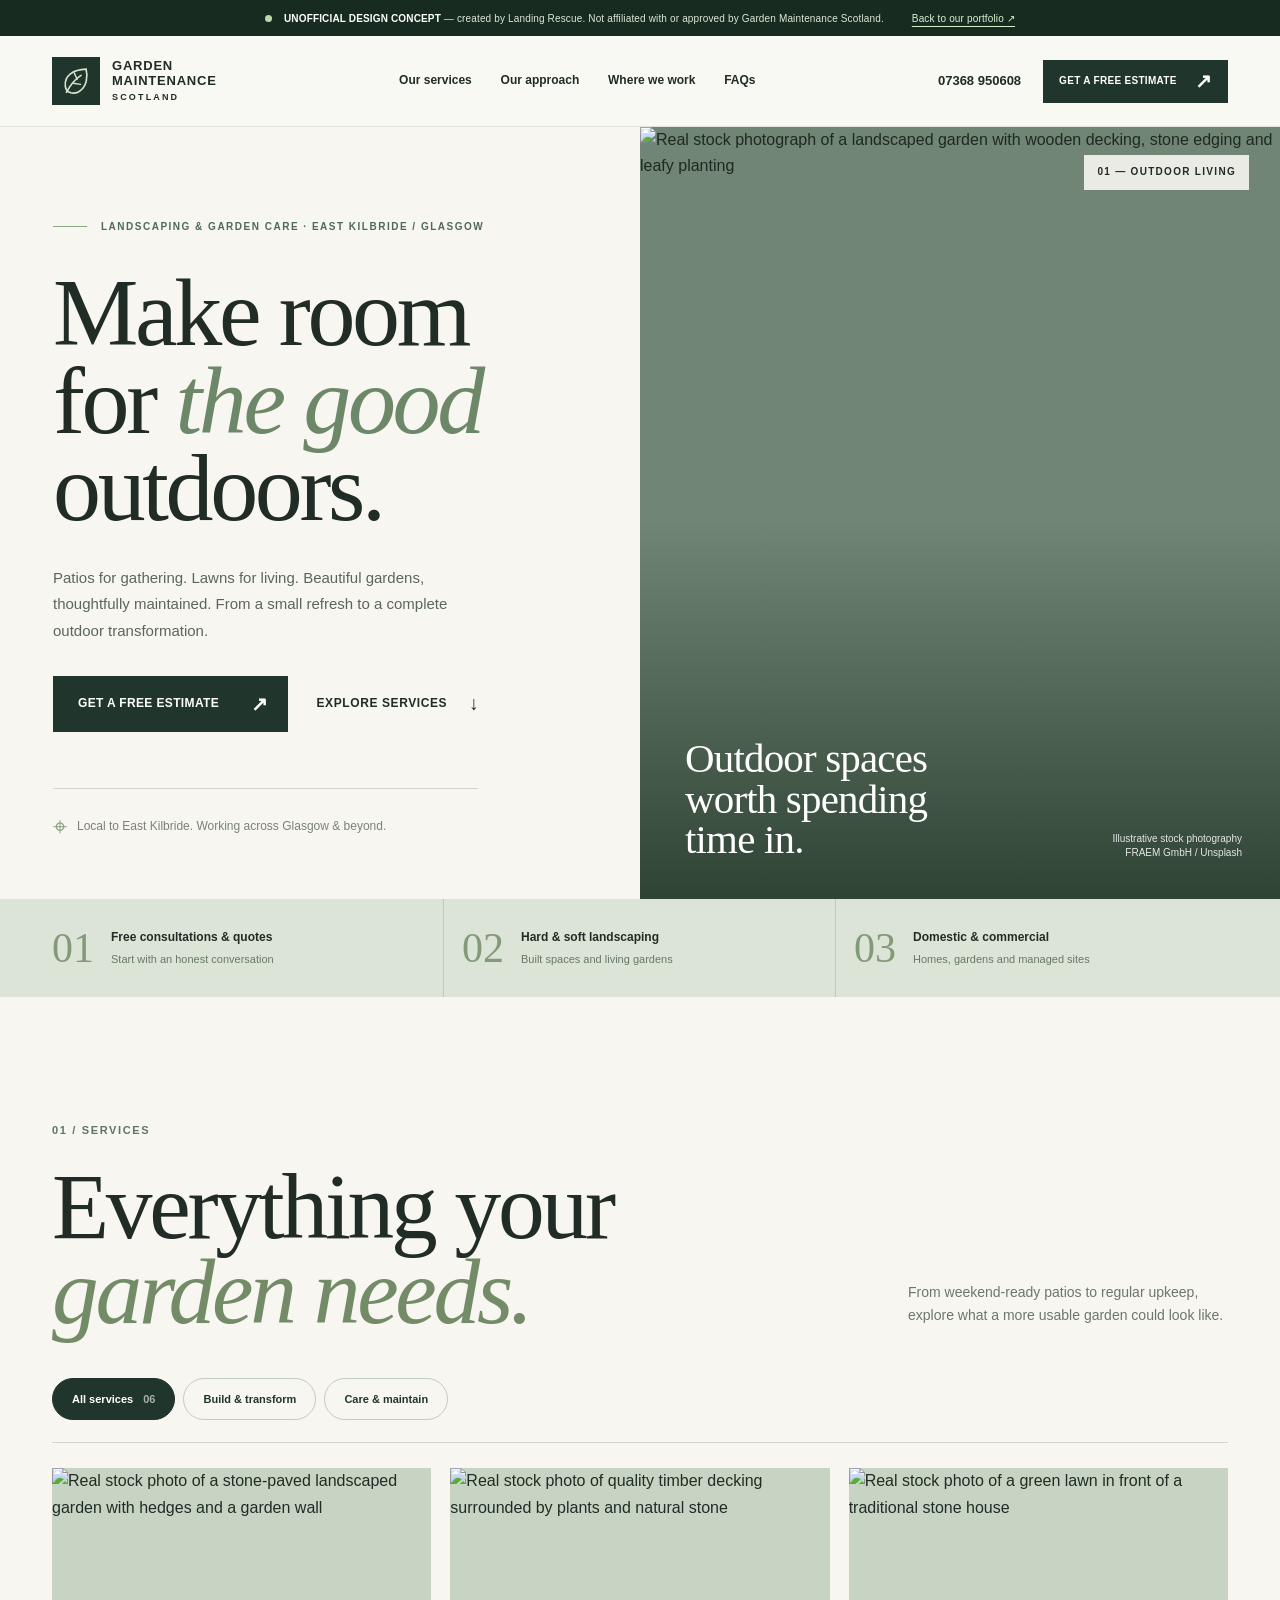
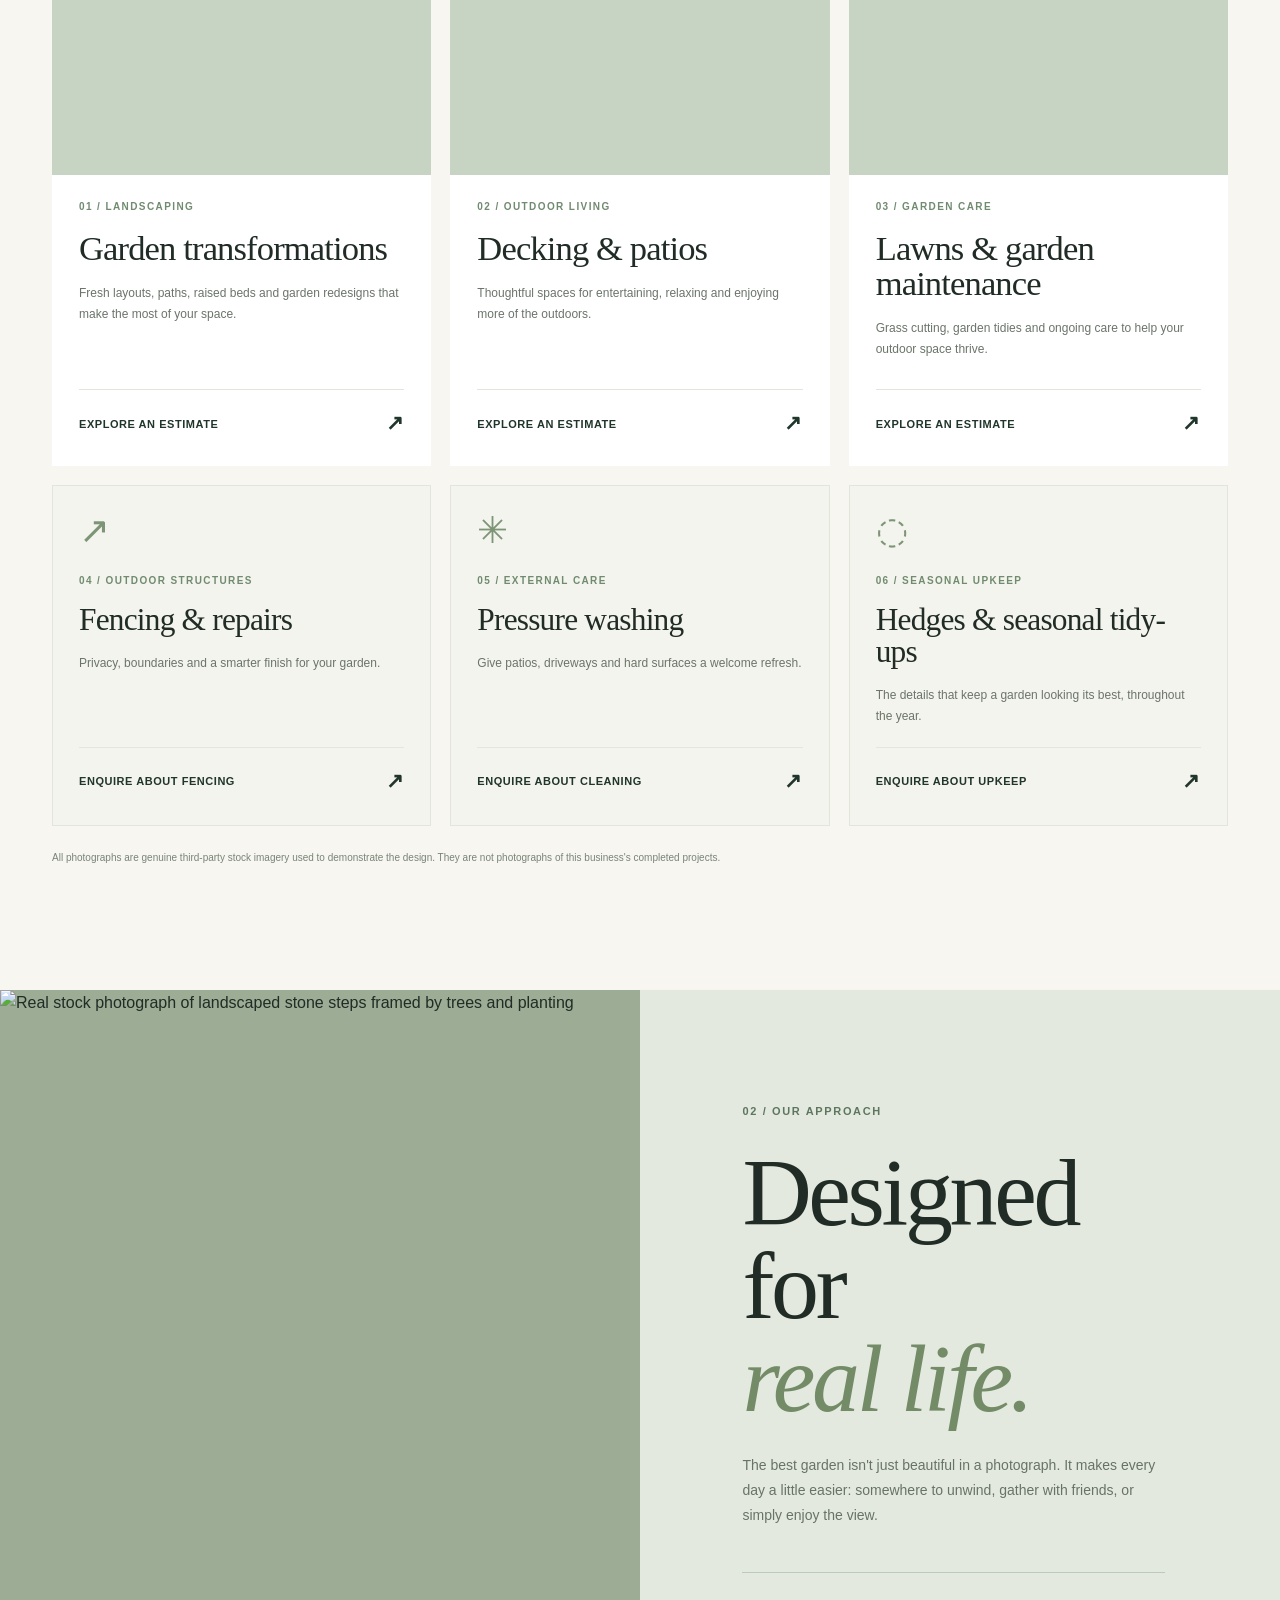
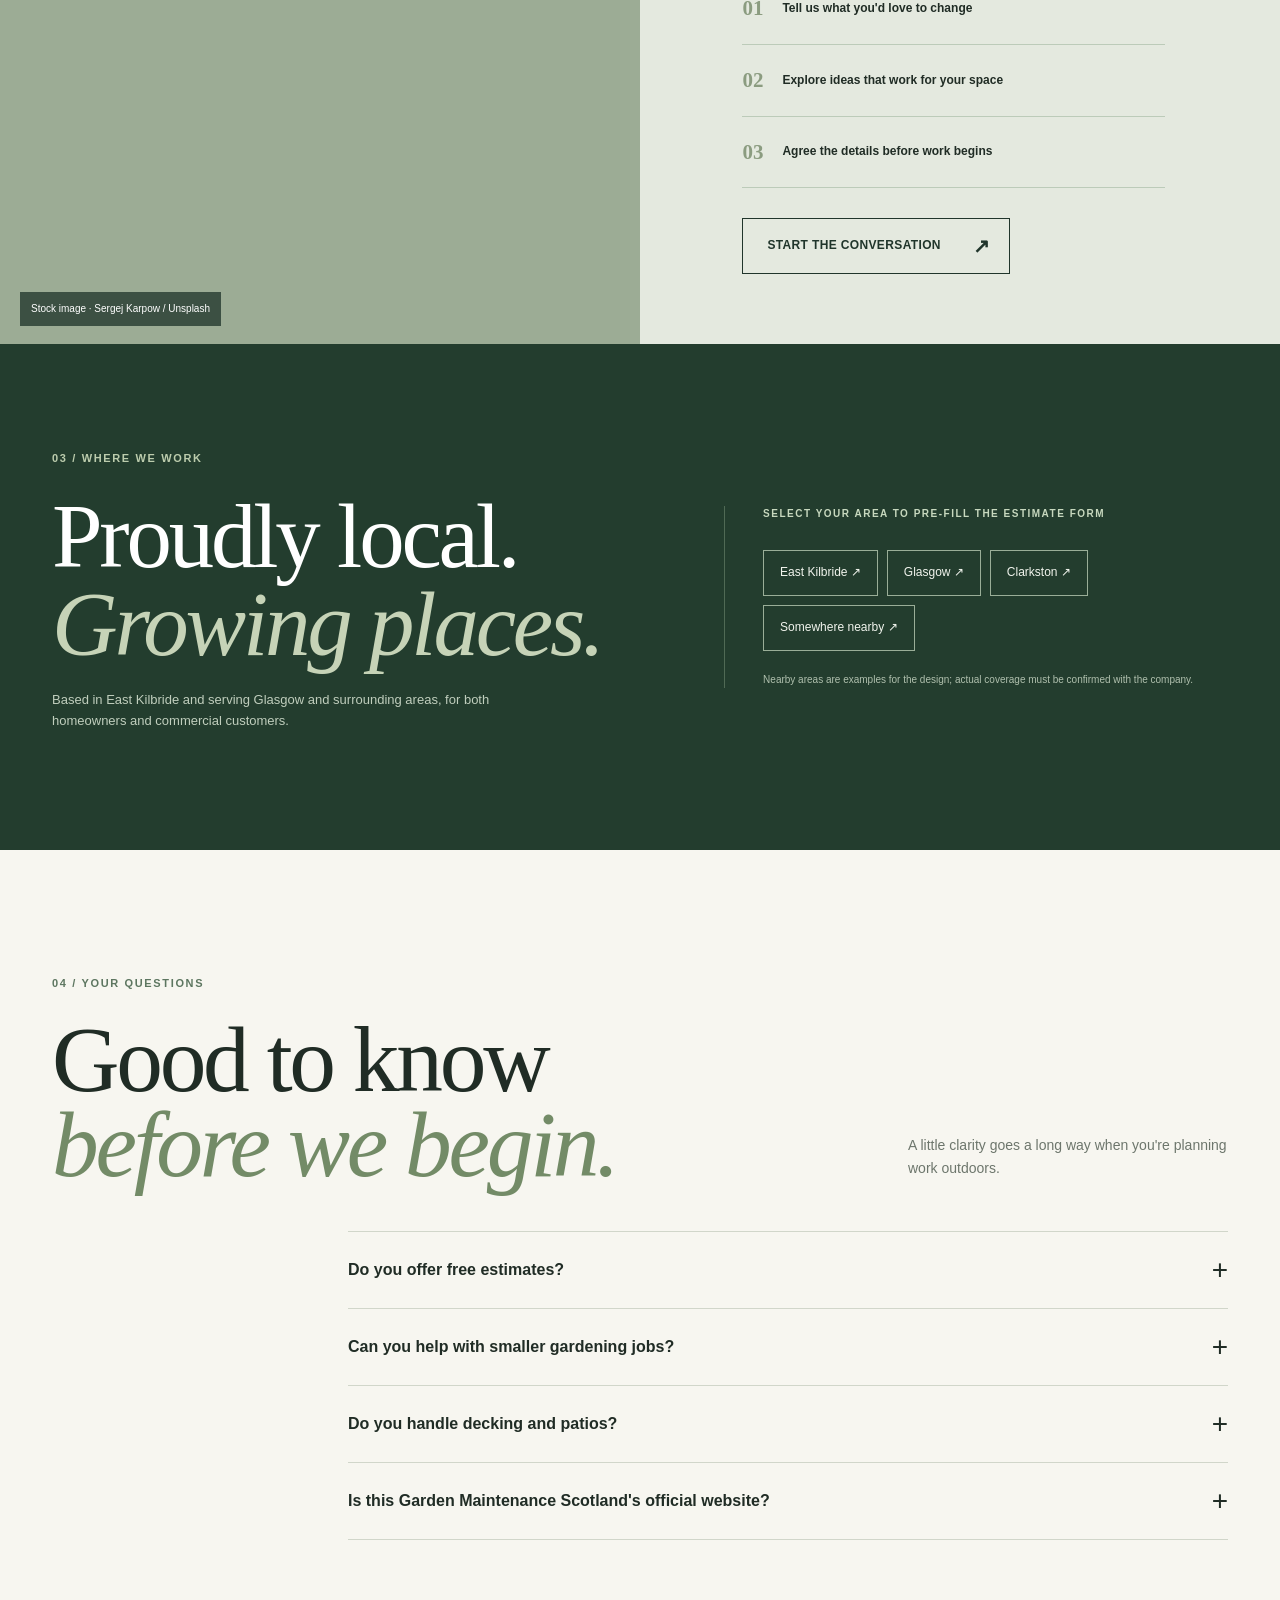
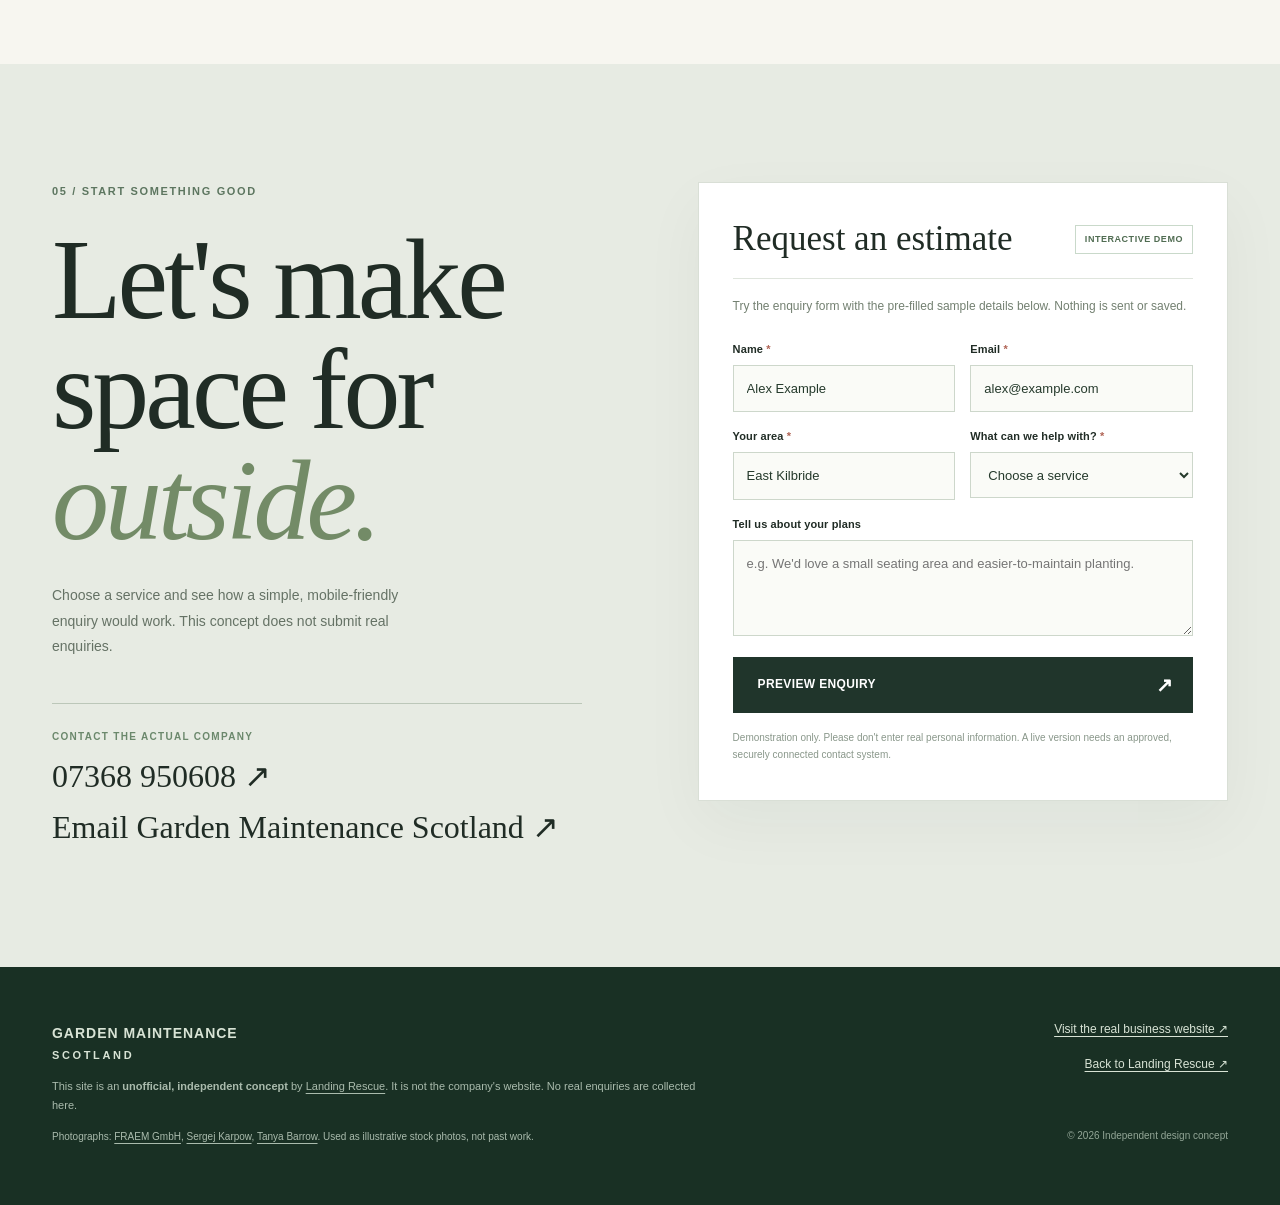
==== commit 4e12830d: "Restore Garden Maintenance Scotland version originally preferred" ====
--- a/work/garden-maintenance-scotland/index.html
+++ b/work/garden-maintenance-scotland/index.html
@@ -2,127 +2,139 @@
 <html lang="en-GB">
 <head>
   <meta charset="utf-8">
-  <meta name="viewport" content="width=device-width, initial-scale=1">
-  <meta name="theme-color" content="#153540">
+  <meta name="viewport" content="width=device-width,initial-scale=1">
+  <meta name="theme-color" content="#20352b">
   <meta name="robots" content="noindex,nofollow">
-  <title>Garden Maintenance Scotland — Independent service-first concept</title>
-  <meta name="description" content="An independent, practical website redesign concept for Garden Maintenance Scotland. Not commissioned or approved by the business.">
+  <title>Garden Maintenance Scotland — Independent redesign concept | Landing Rescue</title>
+  <meta name="description" content="An interactive, independent website redesign concept by Landing Rescue for Garden Maintenance Scotland. Not commissioned or approved by the business.">
   <link rel="preconnect" href="https://fonts.googleapis.com">
   <link rel="preconnect" href="https://fonts.gstatic.com" crossorigin>
-  <link href="https://fonts.googleapis.com/css2?family=Archivo:wght@400;500;600;700;800;900&family=Public+Sans:wght@400;500;600;700;800&display=swap" rel="stylesheet">
-  <style>
-  :root{--ink:#153540;--ink2:#0D2833;--bright:#FFD658;--paper:#F7F8F4;--white:#fff;--blue:#DFE8EC;--line:#CBD5D6;--muted:#536773;--soft:#DCE7E2;--font:'Public Sans',Arial,sans-serif;--display:'Archivo',Arial,sans-serif}
-  *{box-sizing:border-box}[hidden]{display:none!important}html{scroll-behavior:smooth;scroll-padding-top:92px}body{margin:0;font:400 16px/1.55 var(--font);background:var(--paper);color:var(--ink)}img{display:block;width:100%;max-width:100%}a{color:inherit;text-decoration:none}button,input,textarea,select{font:inherit}button{cursor:pointer}h1,h2,h3,p,figure{margin:0}h1,h2,h3{font-family:var(--display);font-weight:900;line-height:1.03;letter-spacing:-.055em}h1,h2{text-transform:uppercase}::selection{background:var(--bright);color:var(--ink2)}:focus-visible{outline:3px solid #E99B35;outline-offset:4px}
-  .shell{max-width:1500px;width:calc(100% - 84px);margin:auto}.skip{position:absolute;top:-70px;left:14px;padding:11px;background:#fff;z-index:300}.skip:focus{top:8px}
-  .notice{background:#0D2833;color:#E0EDEC;padding:9px max(24px,calc((100vw - 1500px)/2));font-size:10px;display:flex;gap:20px;justify-content:space-between;align-items:center;line-height:1.4}.notice b{color:var(--bright);letter-spacing:.05em}.notice a{text-decoration:underline;text-underline-offset:3px;white-space:nowrap}
-  .header{background:#fff;border-bottom:1px solid #D7E0DF;position:sticky;top:0;z-index:70}.nav{min-height:85px;display:flex;align-items:center;gap:24px;justify-content:space-between}.brand{display:flex;align-items:center;gap:13px;flex-shrink:0}.mark{background:var(--ink);color:var(--bright);height:54px;width:54px;display:grid;place-items:center}.mark svg{height:38px;width:38px}.brand-text strong{display:block;font-family:var(--display);font-size:17px;font-weight:900;letter-spacing:-.055em;line-height:1.03}.brand-text small{display:block;font-size:9px;letter-spacing:.11em;font-weight:800;color:#56717A;margin-top:5px;text-transform:uppercase}.navlinks{display:flex;gap:30px;align-items:center;margin-left:auto}.navlinks a{font-weight:800;font-size:12px;text-transform:uppercase;letter-spacing:.01em}.navlinks a:hover{color:#587A85}.nav-cta{display:flex;align-items:center;gap:10px}.header-phone{font-weight:900;font-size:13px;white-space:nowrap}.nav-quote{display:inline-flex;align-items:center;gap:20px;padding:16px 19px;background:var(--bright);font-size:12px;font-weight:900;text-transform:uppercase;white-space:nowrap;transition:background .2s}.nav-quote:hover{background:#FFE491}.hamburger{display:none;background:#fff;border:1px solid #B9C6CA;width:46px;height:44px;align-items:center;justify-content:center;flex-direction:column;gap:6px}.hamburger i{display:block;width:22px;height:2px;background:var(--ink)}.mnav{display:none;background:#fff;position:absolute;top:85px;left:0;right:0;padding:16px 40px 27px;box-shadow:0 15px 25px #17333B25}.mnav[hidden]{display:none}.mnav a{display:block;padding:13px 0;border-bottom:1px solid #D9E1E0;font-weight:800;font-size:14px;text-transform:uppercase}
-  .eyebrow{font-size:11px;letter-spacing:.12em;font-weight:900;text-transform:uppercase}.hero{background:var(--bright);border-bottom:9px solid var(--ink);overflow:hidden}.hero-inner{padding-top:71px;padding-bottom:78px;display:grid;grid-template-columns:.95fr 1.05fr;gap:clamp(28px,6vw,105px)}.hero-left{display:flex;flex-direction:column;align-items:flex-start}.hero-left .eyebrow{display:flex;align-items:center;gap:12px}.eyebrow-line{height:3px;width:34px;background:currentColor;display:block}.hero h1{font-size:clamp(77px,8.5vw,139px);margin:35px 0 27px;line-height:.82;letter-spacing:-.079em;white-space:nowrap}.hero h1 span{display:block}.hero h1 .stroke{color:var(--ink);-webkit-text-stroke:0}.hero-lede{font-weight:600;max-width:470px;font-size:16px;line-height:1.64;margin:0 0 34px}.hero-region{display:flex;align-items:center;gap:12px;font-size:12px;font-weight:900;text-transform:uppercase;margin-top:auto;letter-spacing:.03em;padding-top:28px}.location-square{display:grid;place-items:center;width:33px;height:33px;background:var(--ink);color:var(--bright);font-size:19px}
-  .finder{background:var(--white);box-shadow:12px 12px 0 #153540;align-self:center;border:2px solid var(--ink);min-width:0}.finder-top{background:var(--ink);color:#fff;padding:22px 27px;display:flex;align-items:center;justify-content:space-between;gap:20px}.finder-top h2{font-size:clamp(26px,2.3vw,36px);letter-spacing:-.045em;line-height:1.02}.finder-top span{color:var(--bright);font-weight:900;font-size:10px;letter-spacing:.08em}.finder-tabs{display:grid;grid-template-columns:1fr 1fr;padding:15px 20px 0}.finder-tabs button{font-weight:900;text-transform:uppercase;border:0;border-bottom:3px solid #D6DEE0;background:transparent;padding:15px 5px;text-align:center;font-size:11px;letter-spacing:.035em;color:#748891}.finder-tabs button[aria-selected='true']{border-color:#D69A0D;color:var(--ink)}.finder-list{padding:14px 22px 8px;display:flex;flex-direction:column;gap:0}.finder-choice{display:flex;gap:13px;align-items:center;width:100%;text-align:left;border:0;border-bottom:1px solid #D8E1E2;padding:17px 6px;background:#fff;color:var(--ink);transition:background .15s}.finder-choice:hover,.finder-choice[aria-pressed='true']{background:#F3F6F2}.finder-choice[aria-pressed='true'] .finder-radio{background:var(--ink);box-shadow:inset 0 0 0 5px #fff;border-color:var(--ink)}.finder-choice .number{color:#849499;font-size:12px;font-weight:900;width:21px}.finder-choice .choice-text{flex:1}.finder-choice strong{font-weight:900;font-size:15px;display:block}.finder-choice small{display:block;color:#637982;font-size:11px;margin-top:4px}.finder-radio{border:2px solid #99A9AE;border-radius:50%;height:19px;width:19px;flex:none}.finder-bottom{padding:20px 26px 25px;display:flex;gap:15px;align-items:center;justify-content:space-between}.finder-selected{font-size:11px;font-weight:700;line-height:1.4;color:#627782;max-width:190px}.finder-selected b{display:block;color:var(--ink);font-size:13px}.primary{display:inline-flex;align-items:center;justify-content:center;gap:25px;background:var(--ink);color:#fff;padding:15px 20px;min-height:52px;border:0;font-weight:900;text-transform:uppercase;font-size:12px;white-space:nowrap}.primary:hover{background:#2B4C58}.primary .arrow{font-size:19px;line-height:1}.secondary{display:inline-flex;align-items:center;justify-content:center;gap:15px;background:var(--bright);border:2px solid var(--ink);color:var(--ink);padding:13px 19px;font-size:12px;text-transform:uppercase;font-weight:900}
-  .workphoto{height:clamp(365px,37vw,530px);position:relative;overflow:hidden;background:#3A6555}.workphoto img{height:100%;width:100%;object-fit:cover;object-position:center 46%}.workphoto:after{content:"";position:absolute;inset:60% 0 0;background:linear-gradient(transparent,#102A20A8);pointer-events:none}.workphoto .photo-label{position:absolute;z-index:2;bottom:23px;left:39px;right:40px;display:flex;align-items:end;justify-content:space-between;gap:20px;color:#fff;font-weight:900;letter-spacing:.09em;text-transform:uppercase;font-size:11px}.workphoto .photo-label small{font-weight:500;font-size:10px;letter-spacing:0;text-transform:none;text-align:right}
-  .block{padding:111px 0}.blockhead{display:flex;align-items:end;justify-content:space-between;gap:35px;margin-bottom:42px}.blockhead h2{font-size:clamp(50px,5.7vw,88px);margin-top:18px}.blockhead p:last-child{font-size:14px;max-width:320px;line-height:1.7;color:var(--muted)}.service-board{border-top:3px solid var(--ink)}.service-row{display:grid;grid-template-columns:56px minmax(185px,1fr) minmax(200px,.85fr) auto;gap:25px;align-items:center;border-bottom:1px solid #BDCDCF;min-height:111px;padding:18px 5px}.service-row .rnum{font-weight:900;font-size:12px;color:#8599A1}.service-row h3{font-size:clamp(22px,2.3vw,33px);line-height:1;letter-spacing:-.04em}.service-row>p{color:var(--muted);font-size:13px;line-height:1.6;max-width:380px}.service-row button{border:2px solid var(--ink);padding:11px 15px;text-transform:uppercase;font-weight:900;font-size:10px;background:transparent;white-space:nowrap}.service-row button:hover{background:var(--ink);color:#fff}.all-services{margin-top:26px;font-size:12px;color:var(--muted);line-height:1.65}.all-services strong{color:var(--ink)}
-  .promise{background:var(--blue);padding:85px 0}.promise-grid{display:grid;grid-template-columns:.95fr 1.05fr;gap:8vw;align-items:center}.promise-grid h2{font-size:clamp(49px,5.7vw,89px);letter-spacing:-.068em}.promise-grid h2 span{color:#597E7E}.promise-grid p{font-size:17px;line-height:1.75;max-width:520px;color:#334E5B;margin-bottom:22px}.promise-grid .promise-bold{font-size:13px;font-weight:900;text-transform:uppercase;color:var(--ink);letter-spacing:.04em;margin:0}
-  .imagesec{padding:105px 0;background:#fff}.imagesec .eyebrow{margin-bottom:15px}.imagesec h2{font-size:clamp(46px,5.2vw,78px);margin-bottom:35px}.image-grid{display:grid;grid-template-columns:1.3fr 1fr;gap:15px}.image-grid figure{background:#D1DCD4;min-height:360px;position:relative}.image-grid figure img{height:100%;object-fit:cover;position:absolute;inset:0}.image-grid figure:last-child{min-height:360px}.image-grid figcaption{position:absolute;left:0;right:0;bottom:0;background:rgba(9,36,31,.75);color:white;padding:14px 18px;display:flex;gap:20px;justify-content:space-between;align-items:center;font-weight:800;font-size:12px}.image-grid figcaption small{font-size:10px;font-weight:500;max-width:220px;text-align:right}.disclaimer{font-size:11px;color:#6B7E84;margin-top:17px;line-height:1.6}
-  .how{background:var(--bright);padding:96px 0}.how h2{font-size:clamp(50px,5.6vw,87px);margin:0 0 48px}.howsteps{display:grid;grid-template-columns:repeat(3,1fr);gap:28px}.howsteps>div{border-top:3px solid var(--ink);padding-top:17px}.howsteps strong{font-size:11px;letter-spacing:.12em;font-weight:900;display:block;margin-bottom:29px}.howsteps h3{font-size:31px;line-height:1.07;margin-bottom:12px}.howsteps p{font-size:13px;line-height:1.7;max-width:330px}
-  .contact{background:#173744;color:#fff;padding:113px 0}.contact-grid{display:grid;grid-template-columns:.9fr 1.1fr;gap:8vw;align-items:start}.contact h2{font-size:clamp(62px,7.1vw,104px);line-height:.88;margin:22px 0 27px}.contact h2 span{color:var(--bright)}.contact .copy{color:#C7D4D8;font-size:15px;max-width:395px;line-height:1.75}.real-links{border-top:1px solid #56727B;padding-top:25px;margin-top:45px;display:flex;flex-direction:column;gap:12px}.real-links strong{font-size:11px;font-weight:900;color:#F3DB8D;letter-spacing:.09em;text-transform:uppercase}.real-links a{font-size:18px;font-weight:800}.real-links a:hover{text-decoration:underline;text-underline-offset:4px}.quote-box{background:#fff;color:var(--ink);padding:37px 36px;min-width:0}.form-top{display:flex;align-items:center;justify-content:space-between;gap:18px;border-bottom:2px solid #DAE2E3;padding-bottom:18px;margin-bottom:22px}.form-top h3{font-size:27px}.form-top span{font-size:9px;font-weight:900;color:#3B6972;text-transform:uppercase;border:1px solid #B9C6CA;padding:6px;white-space:nowrap}.form-row{display:grid;grid-template-columns:1fr 1fr;gap:15px}.field{margin-bottom:17px}.field label{display:block;font-size:11px;font-weight:900;margin-bottom:7px}.field input,.field select,.field textarea{width:100%;background:#F7F9F7;border:1px solid #B8C7CB;padding:12px 13px;border-radius:0;min-height:47px;font-size:13px;outline:0}.field textarea{min-height:95px;resize:vertical}.field input:focus,.field select:focus,.field textarea:focus{border-color:#4C7B88;box-shadow:0 0 0 2px #C9E3EC}.form-tip{font-size:11px;color:#637A81;line-height:1.6;margin-top:15px}.form-result{background:#DFEEE9;border-left:4px solid #5E8D77;color:#183D35;font-size:13px;line-height:1.65;padding:15px 17px;margin-top:16px}.form-result[hidden]{display:none}
-  .footer{padding:36px 0;background:var(--ink2);color:#BBCED1}.footer-inner{display:flex;justify-content:space-between;gap:40px;align-items:start}.footer p{font-size:11px;max-width:700px;line-height:1.65}.footer p strong{color:#fff}.footer-links{display:flex;gap:20px;flex-wrap:wrap;justify-content:flex-end}.footer a{text-decoration:underline;text-underline-offset:3px;font-size:11px;font-weight:700}.mobile-cta{display:none}
-  @media(max-width:1250px){.header-phone{display:none}.navlinks{gap:14px}.hero h1{font-size:clamp(70px,8vw,118px)}.finder-bottom{align-items:stretch;flex-direction:column}.finder-bottom .primary{width:100%}.finder-selected{max-width:100%}.hero-inner{gap:5vw}}
-  @media(max-width:900px){.shell{width:calc(100% - 52px)}.navlinks{display:none}.hamburger{display:flex}.mnav:not([hidden]){display:block}.hero-inner{grid-template-columns:1fr;gap:45px;padding:61px 0 72px}.hero h1{font-size:clamp(75px,12vw,117px);margin:25px 0}.hero-lede{max-width:720px}.hero-region{margin-top:0}.finder{max-width:720px;width:100%;margin-inline:auto}.finder-bottom{align-items:center;flex-direction:row}.finder-bottom .primary{width:auto}.block{padding:80px 0}.service-row{grid-template-columns:38px 1fr 1fr auto;gap:15px}.promise-grid{gap:35px}}
-  @media(max-width:650px){html{scroll-padding-top:75px}.shell{width:calc(100% - 36px)}.notice{padding:8px 13px;font-size:9px;gap:12px}.notice a{white-space:normal;text-align:right}.nav{min-height:72px}.mark{height:46px;width:46px}.mark svg{width:33px;height:33px}.brand-text strong{font-size:15px}.brand-text small{font-size:8px}.nav-quote{display:none}.mnav{top:72px;padding:13px 18px 21px}.hero-inner{padding:46px 0 55px;gap:40px}.hero h1{font-size:clamp(63px,16vw,100px);margin:20px 0 26px}.hero-lede{font-size:14px}.eyebrow{font-size:10px}.finder{box-shadow:7px 7px 0 #153540}.finder-top{padding:18px 19px}.finder-top h2{font-size:27px}.finder-tabs{padding:10px 13px 0}.finder-tabs button{font-size:10px}.finder-list{padding:10px 12px 8px}.finder-choice{padding:14px 6px}.finder-choice strong{font-size:13px}.finder-choice small{font-size:10px}.finder-bottom{padding:15px 17px 19px;align-items:stretch;flex-direction:column}.finder-bottom .primary{width:100%}.workphoto{height:300px}.workphoto .photo-label{left:17px;bottom:15px;right:17px;font-size:9px}.workphoto .photo-label small{font-size:9px}.block{padding:73px 0}.blockhead{display:block;margin-bottom:25px}.blockhead h2{font-size:clamp(47px,10.5vw,75px)}.blockhead p:last-child{margin-top:18px}.service-row{grid-template-columns:30px 1fr auto;gap:11px;min-height:102px}.service-row h3{font-size:23px}.service-row>p{grid-column:2/3;grid-row:2/3;font-size:12px;margin-top:-5px}.service-row button{grid-column:3;grid-row:1/3;font-size:9px;padding:11px 10px}.promise{padding:72px 0}.promise-grid{grid-template-columns:1fr;gap:24px}.promise-grid h2{font-size:clamp(52px,11vw,72px)}.promise-grid p{font-size:14px}.imagesec{padding:71px 0}.imagesec h2{font-size:50px}.image-grid{grid-template-columns:1fr}.image-grid figure,.image-grid figure:last-child{min-height:255px}.how{padding:73px 0}.how h2{font-size:54px}.howsteps{grid-template-columns:1fr;gap:22px}.howsteps>div{padding-top:12px}.howsteps strong{margin-bottom:11px}.howsteps h3{font-size:27px}.contact{padding:74px 0 95px}.contact-grid{grid-template-columns:1fr;gap:35px}.contact h2{font-size:clamp(64px,14vw,91px)}.real-links{margin-top:29px}.quote-box{padding:22px 19px}.form-row{grid-template-columns:1fr;gap:0}.footer-inner{flex-direction:column;gap:20px}.footer-links{justify-content:flex-start}.footer{padding-bottom:95px}.mobile-cta{display:flex;position:fixed;bottom:10px;left:50%;transform:translateX(-50%);background:var(--bright);color:var(--ink);font-size:12px;font-weight:900;text-transform:uppercase;white-space:nowrap;padding:13px 22px;box-shadow:0 8px 33px #06192540;z-index:100;gap:16px}.mobile-cta span{font-size:18px}}
-  @media(max-width:390px){.hero h1{font-size:62px}.service-row{grid-template-columns:25px 1fr 65px}.service-row button{font-size:8px;padding:8px 3px}.finder-top h2{font-size:24px}}
-  @media(prefers-reduced-motion:reduce){html{scroll-behavior:auto}*{transition:none!important}}
-  </style>
+  <link href="https://fonts.googleapis.com/css2?family=DM+Sans:wght@400;500;600;700;800&family=DM+Serif+Display:ital@0;1&display=swap" rel="stylesheet">
+  <link rel="stylesheet" href="./style.css">
+  <script src="./script.js" defer></script>
 </head>
 <body id="top">
-<a class="skip" href="#main">Skip to content</a>
-<div class="notice"><span><b>INDEPENDENT DESIGN STUDY</b> · An unofficial concept by Landing Rescue. Not approved by or affiliated with Garden Maintenance Scotland.</span><a href="../../index.html#work">Back to portfolio ↗</a></div>
-<header class="header">
-  <div class="shell nav">
-    <a href="#top" class="brand" aria-label="Garden Maintenance Scotland concept homepage">
-      <span class="mark" aria-hidden="true"><svg viewBox="0 0 48 48" fill="none"><path d="M3 10h42M3 20h42M3 30h42M3 40h42" stroke="currentColor" stroke-width="7"/><path d="M8 10 18 0M8 20 18 10M8 30 18 20M8 40 18 30" stroke="#153540" stroke-width="3"/></svg></span>
-      <span class="brand-text"><strong>GARDEN MAINTENANCE</strong><small>SCOTLAND</small></span>
-    </a>
-    <nav class="navlinks" aria-label="Site sections"><a href="#services">What we do</a><a href="#about">About</a><a href="#photos">In pictures</a><a href="#contact">Get a quote</a></nav>
-    <div class="nav-cta"><a class="header-phone" href="tel:+447368950608">07368 950608</a><a class="nav-quote" href="#contact">Free estimate <span aria-hidden="true">↗</span></a><button id="menu-button" class="hamburger" type="button" aria-label="Open navigation" aria-expanded="false" aria-controls="mobile-nav"><i></i><i></i><i></i></button></div>
+  <a class="skip-link" href="#main-content">Skip to content</a>
+  <div class="concept-bar">
+    <span class="concept-dot"></span>
+    <span><strong>UNOFFICIAL DESIGN CONCEPT</strong> — created by Landing Rescue. Not affiliated with or approved by Garden Maintenance Scotland.</span>
+    <a href="../../index.html#work">Back to our portfolio <span aria-hidden="true">↗</span></a>
   </div>
-  <nav class="mnav" id="mobile-nav" hidden aria-label="Mobile navigation"><a href="#services">What we do</a><a href="#about">About</a><a href="#photos">In pictures</a><a href="#contact">Get a quote</a></nav>
-</header>
-<main id="main">
-<section class="hero" aria-labelledby="hero-heading">
-  <div class="shell hero-inner">
-    <div class="hero-left">
-      <span class="eyebrow"><span class="eyebrow-line"></span> Your local garden team</span>
-      <h1 id="hero-heading"><span>GARDENS.</span><span class="stroke">SORTED.</span></h1>
-      <p class="hero-lede">Grass getting away from you? Fence seen better days? Or thinking about a new patio? We help with the everyday jobs and the bigger changes.</p>
-      <p class="hero-region"><span class="location-square" aria-hidden="true">⌖</span> East Kilbride · Glasgow · surrounding areas</p>
+  <header class="site-header" id="site-header">
+    <div class="nav-container">
+      <a class="brand" href="#top" aria-label="Garden Maintenance Scotland design concept home">
+        <span class="brand-mark" aria-hidden="true"><svg viewBox="0 0 64 64" fill="none"><path d="M50 11c-23 1-39 11-37 30 1 11 13 16 24 10 15-9 16-28 13-40Z" stroke="currentColor" stroke-width="3"/><path d="M15 52c8-15 15-23 26-30" stroke="currentColor" stroke-width="3" stroke-linecap="round"/><path d="M34 29 29 18M27 36l13 2" stroke="currentColor" stroke-width="2.5" stroke-linecap="round"/></svg></span>
+        <span class="brand-wordmark">GARDEN <span>MAINTENANCE</span><small>SCOTLAND</small></span>
+      </a>
+      <nav class="desktop-links" aria-label="Main navigation">
+        <a href="#services">Our services</a><a href="#approach">Our approach</a><a href="#areas">Where we work</a><a href="#questions">FAQs</a>
+      </nav>
+      <div class="header-actions">
+        <a class="header-phone" href="tel:+447368950608" aria-label="Call Garden Maintenance Scotland on 07368 950608">07368 950608</a>
+        <a class="button button-dark header-cta" href="#estimate">Get a free estimate <span aria-hidden="true">↗</span></a>
+        <button class="menu-button" id="menu-button" type="button" aria-label="Open menu" aria-controls="mobile-menu" aria-expanded="false"><span></span><span></span><span></span></button>
+      </div>
     </div>
-    <div class="finder" id="service-finder" aria-labelledby="finder-heading">
-      <div class="finder-top"><h2 id="finder-heading">WHAT NEEDS DOING?</h2><span>START HERE / 01</span></div>
-      <div class="finder-tabs" role="tablist" aria-label="Type of garden job"><button id="tab-maintain" type="button" role="tab" aria-selected="true" aria-controls="picker-maintain" data-tab="maintain">MAINTAIN &amp; TIDY</button><button id="tab-improve" type="button" role="tab" aria-selected="false" aria-controls="picker-improve" data-tab="improve">BUILD &amp; IMPROVE</button></div>
-      <div class="finder-list" role="tabpanel" id="picker-maintain" aria-labelledby="tab-maintain">
-        <button class="finder-choice" type="button" data-choice="Grass cutting"><span class="number">01</span><span class="choice-text"><strong>Grass cutting</strong><small>One-off or regular lawn care</small></span><span class="finder-radio" aria-hidden="true"></span></button>
-        <button class="finder-choice" type="button" data-choice="Garden tidy"><span class="number">02</span><span class="choice-text"><strong>Garden tidy</strong><small>Hedges, weeds, cutbacks and clear-ups</small></span><span class="finder-radio" aria-hidden="true"></span></button>
-        <button class="finder-choice" type="button" data-choice="Pressure washing"><span class="number">03</span><span class="choice-text"><strong>Pressure washing</strong><small>Patios, paving and driveways</small></span><span class="finder-radio" aria-hidden="true"></span></button>
-        <button class="finder-choice" type="button" data-choice="Regular garden maintenance"><span class="number">04</span><span class="choice-text"><strong>Regular maintenance</strong><small>Keeping on top of it all</small></span><span class="finder-radio" aria-hidden="true"></span></button>
+    <nav class="mobile-menu" id="mobile-menu" aria-label="Mobile navigation" hidden>
+      <a href="#services">Our services</a><a href="#approach">Our approach</a><a href="#areas">Where we work</a><a href="#questions">FAQs</a><a href="#estimate">Get a free estimate ↗</a>
+    </nav>
+  </header>
+
+  <main id="main-content">
+    <section class="hero" aria-labelledby="hero-title">
+      <div class="hero-content">
+        <div class="hero-copy">
+          <div class="eyebrow"><span class="eyebrow-line"></span> Landscaping & garden care · East Kilbride / Glasgow</div>
+          <h1 id="hero-title">Make room<br>for <em>the good</em><br>outdoors.</h1>
+          <p class="hero-description">Patios for gathering. Lawns for living. Beautiful gardens, thoughtfully maintained. From a small refresh to a complete outdoor transformation.</p>
+          <div class="hero-actions">
+            <a class="button button-dark" href="#estimate">Get a free estimate <span aria-hidden="true">↗</span></a>
+            <a class="text-link" href="#services">Explore services <span aria-hidden="true">↓</span></a>
+          </div>
+          <div class="hero-location"><span class="location-icon" aria-hidden="true">⌖</span> Local to East Kilbride. Working across Glasgow & beyond.</div>
+        </div>
+        <div class="hero-media">
+          <img src="https://images.unsplash.com/photo-1734079692147-c6fc9438a2d0?auto=format&amp;fit=crop&amp;w=1600&amp;q=85" width="1200" height="900" alt="Real stock photograph of a landscaped garden with wooden decking, stone edging and leafy planting" fetchpriority="high">
+          <div class="hero-media-overlay"><span>Outdoor spaces<br>worth spending<br>time in.</span><span class="photo-note">Illustrative stock photography<br>FRAEM GmbH / Unsplash</span></div>
+          <span class="hero-image-mark" aria-hidden="true">01 — OUTDOOR LIVING</span>
+        </div>
       </div>
-      <div class="finder-list" role="tabpanel" id="picker-improve" aria-labelledby="tab-improve" hidden>
-        <button class="finder-choice" type="button" data-choice="Landscaping"><span class="number">01</span><span class="choice-text"><strong>Landscaping &amp; redesign</strong><small>Making a bigger change outdoors</small></span><span class="finder-radio" aria-hidden="true"></span></button>
-        <button class="finder-choice" type="button" data-choice="Patios and paving"><span class="number">02</span><span class="choice-text"><strong>Patios &amp; paving</strong><small>New surfaces and outdoor spaces</small></span><span class="finder-radio" aria-hidden="true"></span></button>
-        <button class="finder-choice" type="button" data-choice="Decking"><span class="number">03</span><span class="choice-text"><strong>Decking</strong><small>Timber or composite decking</small></span><span class="finder-radio" aria-hidden="true"></span></button>
-        <button class="finder-choice" type="button" data-choice="Fencing"><span class="number">04</span><span class="choice-text"><strong>Fencing</strong><small>New fencing and repairs</small></span><span class="finder-radio" aria-hidden="true"></span></button>
+      <div class="hero-proof-wrap">
+        <div class="proof-bar container">
+          <div class="proof-item"><span class="proof-num">01</span><div><strong>Free consultations & quotes</strong><small>Start with an honest conversation</small></div></div>
+          <div class="proof-item"><span class="proof-num">02</span><div><strong>Hard & soft landscaping</strong><small>Built spaces and living gardens</small></div></div>
+          <div class="proof-item"><span class="proof-num">03</span><div><strong>Domestic & commercial</strong><small>Homes, gardens and managed sites</small></div></div>
+        </div>
       </div>
-      <div class="finder-bottom"><p class="finder-selected">Your selected job <b id="selected-job">Nothing selected yet</b></p><button class="primary" id="finder-continue" type="button">Get an estimate <span class="arrow" aria-hidden="true">↗</span></button></div>
-    </div>
-  </div>
-</section>
-<section class="workphoto" aria-label="Illustrative gardening photograph">
-  <img src="https://images.pexels.com/photos/8174996/pexels-photo-8174996.jpeg?auto=compress&amp;cs=tinysrgb&amp;w=1800" alt="Genuine Pexels stock photograph of a gardener mowing a lawn" width="1800" height="1100" fetchpriority="high">
-  <div class="photo-label"><span>LOCAL JOBS. OUTDOOR WORK. REAL PEOPLE.</span><small>Illustrative Pexels stock photo — not this company's workforce or project</small></div>
-</section>
-<section class="block" id="services" aria-labelledby="services-heading">
-  <div class="shell">
-    <div class="blockhead"><div><p class="eyebrow">The work we do</p><h2 id="services-heading">FROM LAWNS<br>TO LANDSCAPING.</h2></div><p>No need to work out which category your job fits. Tell us what needs doing and we'll start from there.</p></div>
-    <div class="service-board">
-      <div class="service-row"><span class="rnum">01</span><h3>GRASS &amp; GARDEN CARE</h3><p>Grass cutting, hedge trimming, weeding and regular upkeep.</p><button type="button" data-service="Regular garden maintenance">Enquire ↗</button></div>
-      <div class="service-row"><span class="rnum">02</span><h3>GARDEN TIDY-UPS</h3><p>One-off clear-ups, cutbacks and seasonal gardening jobs.</p><button type="button" data-service="Garden tidy">Enquire ↗</button></div>
-      <div class="service-row"><span class="rnum">03</span><h3>LANDSCAPING &amp; PATIOS</h3><p>Paving, turfing, raised beds and wider garden transformations.</p><button type="button" data-service="Landscaping">Enquire ↗</button></div>
-      <div class="service-row"><span class="rnum">04</span><h3>DECKING &amp; FENCING</h3><p>Timber and composite decking, fencing and fence repairs.</p><button type="button" data-service="Decking">Enquire ↗</button></div>
-      <div class="service-row"><span class="rnum">05</span><h3>PRESSURE WASHING</h3><p>Refresh paths, patios, driveways and other outdoor surfaces.</p><button type="button" data-service="Pressure washing">Enquire ↗</button></div>
-    </div>
-    <p class="all-services"><strong>More jobs on the official website:</strong> tree surgery, garden rooms, soft washing and commercial maintenance. <a href="https://www.gardenmaintenancescotland.co.uk/services/" target="_blank" rel="noopener noreferrer" style="text-decoration:underline">View the full service list ↗</a></p>
-  </div>
-</section>
-<section class="promise" id="about" aria-labelledby="about-heading"><div class="shell promise-grid"><h2 id="about-heading">NO JOB<br><span>TOO SMALL.</span></h2><div><p>Garden Maintenance Scotland's existing website says the team handles everything from hedge cutting to new driveways and full garden redesigns. Based in East Kilbride, they work around Glasgow and nearby areas.</p><p class="promise-bold">Domestic + commercial work · Free consultations and quotes for garden design projects</p></div></div></section>
-<section class="imagesec" id="photos" aria-labelledby="photos-heading"><div class="shell"><p class="eyebrow">A look at the work, not made-up projects</p><h2 id="photos-heading">THIS IS THE KIND OF WORK.</h2><div class="image-grid"><figure><img src="https://images.pexels.com/photos/3999647/pexels-photo-3999647.jpeg?auto=compress&amp;cs=tinysrgb&amp;w=1100" alt="Real stock photography of a mower cutting a lawn" loading="lazy" width="1100" height="750"><figcaption><span>LAWN CARE</span><small>Illustrative stock imagery / Pexels</small></figcaption></figure><figure><img src="https://images.unsplash.com/photo-1734079692147-c6fc9438a2d0?auto=format&amp;fit=crop&amp;w=1100&amp;q=82" alt="Real stock photograph of garden decking and stone landscaping" loading="lazy" width="1100" height="750"><figcaption><span>OUTDOOR LANDSCAPING</span><small>Illustrative stock imagery / Unsplash</small></figcaption></figure></div><p class="disclaimer">These are genuinely photographed stock images, not Garden Maintenance Scotland's completed jobs, staff or customers. A real commissioned website should replace these with permission-cleared company photography.</p></div></section>
-<section class="how" aria-labelledby="how-heading"><div class="shell"><h2 id="how-heading">THE EASY PART<br>STARTS HERE.</h2><div class="howsteps"><div><strong>STEP / 01</strong><h3>PICK YOUR JOB</h3><p>Choose the kind of work above or tell us in your own words.</p></div><div><strong>STEP / 02</strong><h3>TELL US WHERE</h3><p>Share your area and the basic details so the team can understand the job.</p></div><div><strong>STEP / 03</strong><h3>DISCUSS A QUOTE</h3><p>Use the real business's contact details to arrange a genuine estimate.</p></div></div></div></section>
-<section class="contact" id="contact" aria-labelledby="contact-heading"><div class="shell contact-grid"><div><p class="eyebrow" style="color:#FFD658">Your next step</p><h2 id="contact-heading">LET'S GET<br>IT <span>SORTED.</span></h2><p class="copy">This interactive form is a website demonstration. Use example details to see how a customer enquiry could work. It doesn't send or save anything.</p><div class="real-links"><strong>For a genuine enquiry</strong><a href="tel:+447368950608">07368 950608 ↗</a><a href="https://www.gardenmaintenancescotland.co.uk/contact/" target="_blank" rel="noopener noreferrer">Official contact form ↗</a></div></div><div class="quote-box"><div class="form-top"><h3>REQUEST AN ESTIMATE</h3><span>Interactive demo only</span></div><form id="quote-form"><div class="form-row"><div class="field"><label for="name">Your name *</label><input id="name" type="text" placeholder="Alex Example" required autocomplete="off"></div><div class="field"><label for="email">Email *</label><input id="email" type="email" placeholder="alex@example.com" required autocomplete="off"></div></div><div class="form-row"><div class="field"><label for="area">Your area *</label><input id="area" type="text" placeholder="e.g. East Kilbride" required autocomplete="off"></div><div class="field"><label for="service">Service needed *</label><select id="service" required><option value="">Please select</option><option>Grass cutting</option><option>Garden tidy</option><option>Pressure washing</option><option>Regular garden maintenance</option><option>Landscaping</option><option>Patios and paving</option><option>Decking</option><option>Fencing</option><option>Other</option></select></div></div><div class="field"><label for="message">A bit about the job</label><textarea id="message" rows="3" placeholder="What needs attention?"></textarea></div><button class="primary" type="submit">Preview enquiry <span class="arrow" aria-hidden="true">↗</span></button><p class="form-tip">Demonstration only. Please don't enter real personal data. No form data is sent or stored on this concept website.</p><p class="form-result" id="form-result" role="status" aria-live="polite" hidden></p></form></div></div></section>
-</main>
-<footer class="footer"><div class="shell footer-inner"><p><strong>Garden Maintenance Scotland</strong> — independent website design concept by Landing Rescue. Not commissioned or approved by the company. No customer information collected. Photos are Pexels and Unsplash stock used only as illustration.</p><div class="footer-links"><a href="https://www.gardenmaintenancescotland.co.uk/" target="_blank" rel="noopener noreferrer">Original website ↗</a><a href="../../index.html#work">Landing Rescue ↗</a><a href="https://www.pexels.com/license/" target="_blank" rel="noopener noreferrer">Photo licence ↗</a></div></div></footer>
-<a class="mobile-cta" href="#contact">Free estimate <span aria-hidden="true">↗</span></a>
-<script>
-(()=>{
-  'use strict';
-  const $=id=>document.getElementById(id);
-  const reduce=window.matchMedia('(prefers-reduced-motion: reduce)').matches;
-  const menu=$('menu-button'), mobile=$('mobile-nav');
-  const closeMenu=()=>{mobile.hidden=true;menu.setAttribute('aria-expanded','false');menu.setAttribute('aria-label','Open navigation');};
-  menu.addEventListener('click',()=>{const show=mobile.hidden;mobile.hidden=!show;menu.setAttribute('aria-expanded',String(show));menu.setAttribute('aria-label',show?'Close navigation':'Open navigation');});
-  mobile.querySelectorAll('a').forEach(link=>link.addEventListener('click',closeMenu));
-  document.addEventListener('keydown',event=>{if(event.key==='Escape')closeMenu()});
-  const choices=[...document.querySelectorAll('[data-choice]')];
-  const tabs=[...document.querySelectorAll('[data-tab]')];
-  const picked=$('selected-job');
-  const formSelect=$('service');
-  const gotoForm=()=>{$('contact').scrollIntoView({behavior:reduce?'auto':'smooth',block:'start'})};
-  function choose(value){choices.forEach(b=>b.setAttribute('aria-pressed',String(b.dataset.choice===value)));picked.textContent=value||'Nothing selected yet';if(value)formSelect.value=value;}
-  tabs.forEach(tab=>{tab.addEventListener('click',()=>{const key=tab.dataset.tab;tabs.forEach(b=>b.setAttribute('aria-selected',String(b===tab)));$('picker-maintain').hidden=key!=='maintain';$('picker-improve').hidden=key!=='improve';choose('');});});
-  choices.forEach(button=>button.addEventListener('click',()=>choose(button.dataset.choice)));
-  $('finder-continue').addEventListener('click',gotoForm);
-  document.querySelectorAll('[data-service]').forEach(button=>button.addEventListener('click',()=>{const value=button.dataset.service;choose(value);gotoForm()}));
-  const form=$('quote-form'),result=$('form-result');
-  form.addEventListener('input',()=>result.hidden=true);
-  form.addEventListener('change',()=>result.hidden=true);
-  form.addEventListener('submit',e=>{e.preventDefault();if(!form.reportValidity())return;result.textContent='Demo complete. Your '+(formSelect.value||'garden')+' enquiry has NOT been sent or saved. This is a design preview only. Use the real company contact link for a genuine estimate.';result.hidden=false;result.scrollIntoView({behavior:reduce?'auto':'smooth',block:'nearest'});});
-})();
-</script>
+    </section>
+
+    <section class="section services-section" id="services" aria-labelledby="services-title">
+      <div class="container">
+        <div class="section-head"><div><p class="section-kicker">01 / Services</p><h2 id="services-title">Everything your<br><em>garden needs.</em></h2></div><p class="section-intro">From weekend-ready patios to regular upkeep, explore what a more usable garden could look like.</p></div>
+        <div class="filter-tabs" role="group" aria-label="Filter garden services">
+          <button class="filter-tab is-active" type="button" data-filter="all" aria-pressed="true">All services <span>06</span></button>
+          <button class="filter-tab" type="button" data-filter="build" aria-pressed="false">Build & transform</button>
+          <button class="filter-tab" type="button" data-filter="care" aria-pressed="false">Care & maintain</button>
+        </div>
+        <div class="service-grid" id="service-grid">
+          <article class="service-card service-card-photo" data-category="build">
+            <div class="service-image"><img loading="lazy" width="700" height="610" src="https://images.unsplash.com/photo-1761637822930-fb1c1a3df94d?auto=format&amp;fit=crop&amp;w=900&amp;q=84" alt="Real stock photo of a stone-paved landscaped garden with hedges and a garden wall"></div>
+            <div class="service-card-body"><span class="service-index">01 / Landscaping</span><h3>Garden transformations</h3><p>Fresh layouts, paths, raised beds and garden redesigns that make the most of your space.</p><button type="button" class="service-action" data-service="Garden landscaping">Explore an estimate <span aria-hidden="true">↗</span></button></div>
+          </article>
+          <article class="service-card service-card-photo" data-category="build">
+            <div class="service-image"><img loading="lazy" width="700" height="610" src="https://images.unsplash.com/photo-1734079692147-c6fc9438a2d0?auto=format&amp;fit=crop&amp;w=900&amp;q=82" alt="Real stock photo of quality timber decking surrounded by plants and natural stone"></div>
+            <div class="service-card-body"><span class="service-index">02 / Outdoor living</span><h3>Decking & patios</h3><p>Thoughtful spaces for entertaining, relaxing and enjoying more of the outdoors.</p><button type="button" class="service-action" data-service="Decking or patios">Explore an estimate <span aria-hidden="true">↗</span></button></div>
+          </article>
+          <article class="service-card service-card-photo" data-category="care">
+            <div class="service-image"><img loading="lazy" width="700" height="610" src="https://images.unsplash.com/photo-1772364588940-cc5b73730450?auto=format&amp;fit=crop&amp;w=900&amp;q=84" alt="Real stock photo of a green lawn in front of a traditional stone house"></div>
+            <div class="service-card-body"><span class="service-index">03 / Garden care</span><h3>Lawns & garden maintenance</h3><p>Grass cutting, garden tidies and ongoing care to help your outdoor space thrive.</p><button type="button" class="service-action" data-service="Garden maintenance">Explore an estimate <span aria-hidden="true">↗</span></button></div>
+          </article>
+          <article class="service-card service-card-compact" data-category="build"><div class="compact-symbol" aria-hidden="true">↗</div><span class="service-index">04 / Outdoor structures</span><h3>Fencing & repairs</h3><p>Privacy, boundaries and a smarter finish for your garden.</p><button type="button" class="service-action" data-service="Fencing">Enquire about fencing <span aria-hidden="true">↗</span></button></article>
+          <article class="service-card service-card-compact" data-category="care"><div class="compact-symbol" aria-hidden="true">✳</div><span class="service-index">05 / External care</span><h3>Pressure washing</h3><p>Give patios, driveways and hard surfaces a welcome refresh.</p><button type="button" class="service-action" data-service="Pressure washing">Enquire about cleaning <span aria-hidden="true">↗</span></button></article>
+          <article class="service-card service-card-compact" data-category="care"><div class="compact-symbol" aria-hidden="true">◌</div><span class="service-index">06 / Seasonal upkeep</span><h3>Hedges & seasonal tidy-ups</h3><p>The details that keep a garden looking its best, throughout the year.</p><button type="button" class="service-action" data-service="Garden tidy">Enquire about upkeep <span aria-hidden="true">↗</span></button></article>
+        </div>
+        <p class="stock-note">All photographs are genuine third-party stock imagery used to demonstrate the design. They are not photographs of this business's completed projects.</p>
+      </div>
+    </section>
+
+    <section class="vision-section" id="approach" aria-labelledby="vision-title">
+      <div class="vision-photo"><img src="https://images.unsplash.com/photo-1761637823276-7d714eb45cb1?auto=format&amp;fit=crop&amp;w=1500&amp;q=85" loading="lazy" width="1200" height="940" alt="Real stock photograph of landscaped stone steps framed by trees and planting"><span class="photo-credit">Stock image · Sergej Karpow / Unsplash</span></div>
+      <div class="vision-copy"><p class="section-kicker">02 / Our approach</p><h2 id="vision-title">Designed for<br><em>real life.</em></h2><p>The best garden isn't just beautiful in a photograph. It makes every day a little easier: somewhere to unwind, gather with friends, or simply enjoy the view.</p><div class="vision-points"><div><span>01</span>Tell us what you'd love to change</div><div><span>02</span>Explore ideas that work for your space</div><div><span>03</span>Agree the details before work begins</div></div><a class="button button-outline" href="#estimate">Start the conversation <span aria-hidden="true">↗</span></a></div>
+    </section>
+
+    <section class="areas-section section" id="areas" aria-labelledby="areas-title">
+      <div class="container areas-inner"><div><p class="section-kicker">03 / Where we work</p><h2 id="areas-title">Proudly local.<br><em>Growing places.</em></h2><p>Based in East Kilbride and serving Glasgow and surrounding areas, for both homeowners and commercial customers.</p></div><div class="area-select"><p class="eyebrow">Select your area to pre-fill the estimate form</p><div class="area-buttons"><button type="button" data-area="East Kilbride">East Kilbride ↗</button><button type="button" data-area="Glasgow">Glasgow ↗</button><button type="button" data-area="Clarkston">Clarkston ↗</button><button type="button" data-area="Other nearby area">Somewhere nearby ↗</button></div><small>Nearby areas are examples for the design; actual coverage must be confirmed with the company.</small></div></div>
+    </section>
+
+    <section class="section faq-section" id="questions" aria-labelledby="faq-title">
+      <div class="container"><div class="section-head"><div><p class="section-kicker">04 / Your questions</p><h2 id="faq-title">Good to know<br><em>before we begin.</em></h2></div><p class="section-intro">A little clarity goes a long way when you're planning work outdoors.</p></div>
+        <div class="faq-list">
+          <details><summary>Do you offer free estimates? <span aria-hidden="true">+</span></summary><p>The company's existing website advertises free consultations and quotations for garden design projects. Contact them directly for a quote for your particular work.</p></details>
+          <details><summary>Can you help with smaller gardening jobs? <span aria-hidden="true">+</span></summary><p>Yes. The company's current website says no job is too small and lists grass cutting, hedge care and one-off garden tidies alongside larger projects.</p></details>
+          <details><summary>Do you handle decking and patios? <span aria-hidden="true">+</span></summary><p>Yes. The business lists patios, timber and composite decking, fencing, turfing and other landscaping work among its services.</p></details>
+          <details><summary>Is this Garden Maintenance Scotland's official website? <span aria-hidden="true">+</span></summary><p>No. This is an independent, speculative redesign concept created by Landing Rescue, not commissioned or approved by Garden Maintenance Scotland. The genuine company's website is linked at the top and bottom.</p></details>
+        </div>
+      </div>
+    </section>
+
+    <section class="contact-section" id="estimate" aria-labelledby="estimate-title">
+      <div class="container contact-grid">
+        <div class="contact-copy"><p class="section-kicker">05 / Start something good</p><h2 id="estimate-title">Let's make<br>space for<br><em>outside.</em></h2><p>Choose a service and see how a simple, mobile-friendly enquiry would work. This concept does not submit real enquiries.</p><div class="contact-methods"><span>Contact the actual company</span><a href="tel:+447368950608">07368 950608 ↗</a><a href="mailto:info@gardenmaintenancescotland.co.uk">Email Garden Maintenance Scotland ↗</a></div></div>
+        <div class="form-card"><div class="form-card-top"><h3>Request an estimate</h3><span class="demo-pill">Interactive demo</span></div><p>Try the enquiry form with the pre-filled sample details below. Nothing is sent or saved.</p>
+          <form id="estimate-form">
+            <div class="form-row"><div class="form-field"><label for="demo-name">Name <span>*</span></label><input id="demo-name" autocomplete="off" required value="Alex Example" placeholder="Your name"></div><div class="form-field"><label for="demo-email">Email <span>*</span></label><input id="demo-email" type="email" autocomplete="off" required value="alex@example.com" placeholder="you@example.com"></div></div>
+            <div class="form-row"><div class="form-field"><label for="demo-area">Your area <span>*</span></label><input id="demo-area" required autocomplete="off" value="East Kilbride" placeholder="Town / area"></div><div class="form-field"><label for="demo-service">What can we help with? <span>*</span></label><select id="demo-service" required><option value="">Choose a service</option><option>Garden landscaping</option><option>Decking or patios</option><option>Garden maintenance</option><option>Fencing</option><option>Pressure washing</option><option>Garden tidy</option><option>Other / not sure</option></select></div></div>
+            <div class="form-field"><label for="demo-message">Tell us about your plans</label><textarea id="demo-message" rows="3" placeholder="e.g. We'd love a small seating area and easier-to-maintain planting."></textarea></div>
+            <button class="button button-dark form-submit" type="submit">Preview enquiry <span aria-hidden="true">↗</span></button>
+            <p class="form-small">Demonstration only. Please don't enter real personal information. A live version needs an approved, securely connected contact system.</p>
+            <div id="form-result" class="form-result" aria-live="polite" role="status" hidden></div>
+          </form>
+        </div>
+      </div>
+    </section>
+  </main>
+
+  <footer class="site-footer"><div class="container footer-inner"><div><a class="footer-brand" href="#top">GARDEN MAINTENANCE <span>SCOTLAND</span></a><p>This site is an <strong>unofficial, independent concept</strong> by <a href="../../index.html">Landing Rescue</a>. It is not the company's website. No real enquiries are collected here.</p><p class="image-credits">Photographs: <a href="https://unsplash.com/photos/a-wooden-deck-surrounded-by-rocks-and-trees-XetPrcHCzZg" target="_blank" rel="noopener">FRAEM GmbH</a>, <a href="https://unsplash.com/photos/modern-garden-pathway-with-stone-wall-and-hedges-taaMG-ioJU8" target="_blank" rel="noopener">Sergej Karpow</a>, <a href="https://unsplash.com/photos/charming-stone-cottage-with-ivy-and-green-lawn--W5K1ja1wdE" target="_blank" rel="noopener">Tanya Barrow</a>. Used as illustrative stock photos, not past work.</p></div><div class="footer-right"><a href="https://www.gardenmaintenancescotland.co.uk/" target="_blank" rel="noopener noreferrer">Visit the real business website ↗</a><a href="../../index.html#work">Back to Landing Rescue ↗</a><span>© <span id="year">2026</span> Independent design concept</span></div></div></footer>
+  <a class="sticky-mobile-cta" href="#estimate">Get a free estimate <span aria-hidden="true">↗</span></a>
 </body>
 </html>
--- a/work/garden-maintenance-scotland/style.css
+++ b/work/garden-maintenance-scotland/style.css
@@ -0,0 +1,25 @@
+/* Garden Maintenance Scotland — Landing Rescue editorial landscaping concept.
+   Original layout. All demo submissions remain in-browser only.
+   Palette: deep foliage, linen, muted sage and stone. */
+:root{--forest:#20352b;--forest-2:#304a39;--sage:#dce3d4;--sage-deep:#8c9f82;--cream:#f7f6f0;--linen:#eeefe8;--stone:#e9e7dc;--ink:#202c25;--muted:#606b60;--border:#d1d6ca;--white:#fff;--serif:"DM Serif Display",Georgia,serif;--sans:"DM Sans",Arial,sans-serif;--ease:cubic-bezier(.23,1,.32,1)}
+*{box-sizing:border-box}html{scroll-behavior:smooth;scroll-padding-top:104px}body{margin:0;background:var(--cream);color:var(--ink);font:400 16px/1.65 var(--sans);-webkit-font-smoothing:antialiased}img{display:block;width:100%}button,input,select,textarea{font:inherit}button{cursor:pointer}a{color:inherit;text-decoration:none}h1,h2,h3,p{margin-top:0}h1,h2,h3{font-weight:400}h1,h2{font-family:var(--serif);line-height:.97;letter-spacing:-.035em}h1 em,h2 em{font-style:italic;color:#738b67}h3{line-height:1.2}::selection{background:#bdc9a7;color:#173226}a,button{ -webkit-tap-highlight-color:transparent}a:hover{text-underline-offset:5px}:focus-visible{outline:3px solid #8eaa84;outline-offset:4px}.container{width:min(100% - 104px,1360px);margin:0 auto}.skip-link{position:absolute;left:12px;top:-90px;z-index:300;background:var(--forest);color:#fff;padding:12px 15px}.skip-link:focus{top:8px}.eyebrow,.section-kicker{font-size:11px;letter-spacing:.15em;text-transform:uppercase;font-weight:800}.section-kicker{color:#5d7660;margin:0 0 25px}.section{padding:124px 0}.button{display:inline-flex;align-items:center;justify-content:space-between;gap:32px;min-height:56px;padding:14px 19px 14px 24px;border:1px solid var(--forest);font-size:12px;font-weight:800;letter-spacing:.03em;text-transform:uppercase;transition:transform .18s var(--ease),background .18s,border-color .18s}.button:hover{transform:translateY(-2px)}.button-dark{background:var(--forest);color:#fff}.button-dark:hover{background:#385242}.button-dark span,.button-outline span{font-size:20px;line-height:1}.button-outline{background:transparent;color:var(--forest)}.button-outline:hover{background:#fff}.text-link{display:inline-flex;gap:22px;align-items:center;font-size:12px;text-transform:uppercase;letter-spacing:.05em;font-weight:800}.text-link:hover{color:#6a8164}.text-link span{font-size:19px}
+.concept-bar{display:flex;align-items:center;justify-content:center;gap:12px;min-height:36px;background:#182b21;color:#dbe8d5;font-size:10px;line-height:1.3;padding:8px 25px;letter-spacing:.015em}.concept-bar strong{font-weight:800;color:#fff}.concept-dot{display:inline-block;width:7px;height:7px;background:#bed6ad;border-radius:50%;flex:none}.concept-bar a{margin-left:16px;white-space:nowrap;text-decoration:underline;text-underline-offset:4px;color:#dbf1ce}.concept-bar a:hover{color:#fff}
+.site-header{position:sticky;top:0;z-index:100;background:rgba(249,249,244,.97);backdrop-filter:blur(12px);border-bottom:1px solid #e2e4db}.nav-container{max-width:1510px;margin:auto;padding:0 52px;min-height:90px;display:flex;align-items:center;justify-content:space-between;gap:25px}.brand{display:flex;align-items:center;gap:12px;flex:none}.brand-mark{width:48px;height:48px;display:grid;place-items:center;background:var(--forest);color:#d5e1ca}.brand-mark svg{width:36px;height:36px}.brand-wordmark{display:block;font-size:13px;font-weight:800;letter-spacing:.06em;line-height:1.1}.brand-wordmark>span{display:block}.brand-wordmark small{display:block;letter-spacing:.24em;font-size:9px;font-weight:700;margin-top:5px}.desktop-links{display:flex;align-items:center;gap:clamp(14px,2.25vw,35px)}.desktop-links a{font-size:12px;font-weight:700;white-space:nowrap}.desktop-links a:hover{color:#627e61}.header-actions{display:flex;align-items:center;gap:22px}.header-phone{font-size:13px;font-weight:800;white-space:nowrap}.header-cta{min-height:43px;padding:9px 15px;gap:18px;font-size:10px;white-space:nowrap}.menu-button{display:none;flex-direction:column;gap:5px;align-items:center;justify-content:center;background:transparent;border:1px solid var(--border);width:45px;height:45px}.menu-button span{width:20px;height:2px;background:var(--forest);display:block;transition:transform .2s,opacity .2s}.menu-button.is-open span:first-child{transform:translateY(7px) rotate(45deg)}.menu-button.is-open span:nth-child(2){opacity:0}.menu-button.is-open span:last-child{transform:translateY(-7px) rotate(-45deg)}.mobile-menu{display:none}
+.hero{overflow:hidden}.hero-content{display:grid;grid-template-columns:50% 50%;min-height:695px}.hero-copy{padding:clamp(65px,7.2vw,116px) clamp(25px,5.3vw,87px) 60px max(53px,calc((100vw - 1360px)/2));display:flex;flex-direction:column;align-items:flex-start;justify-content:center}.hero .eyebrow{display:flex;align-items:center;gap:14px;font-size:10px;line-height:1.5;color:#4d6b57;margin-bottom:35px}.eyebrow-line{width:34px;height:1px;background:#8baa83;display:block;flex:none}.hero h1{font-size:clamp(80px,8.7vw,142px);line-height:.91;margin:0 0 34px;max-width:730px;white-space:nowrap}.hero h1 em{color:#6d8769}.hero-description{font-size:15px;color:#5c655d;line-height:1.75;max-width:420px;margin:0 0 32px}.hero-actions{display:flex;align-items:center;gap:28px;flex-wrap:wrap}.hero-location{display:flex;align-items:center;gap:10px;border-top:1px solid var(--border);padding-top:25px;margin-top:56px;font-size:12px;color:#7a8279;width:100%;max-width:425px}.location-icon{color:#8ba085;font-size:25px;line-height:1}.hero-media{position:relative;overflow:hidden;background:#708573;min-height:580px}.hero-media img{position:absolute;inset:0;height:100%;object-fit:cover;object-position:55% center;filter:saturate(.93) contrast(1.035)}.hero-media:after{position:absolute;inset:0;content:"";background:linear-gradient(0deg,rgba(16,36,22,.68),rgba(16,36,22,0) 49%);pointer-events:none}.hero-media-overlay{position:absolute;z-index:2;left:45px;bottom:39px;right:38px;display:flex;align-items:end;justify-content:space-between;gap:16px;color:#fff}.hero-media-overlay>span:first-child{font-family:var(--serif);font-size:clamp(32px,3.2vw,54px);line-height:.99;letter-spacing:-.02em}.photo-note{text-align:right;font-size:10px;line-height:1.4;opacity:.86}.hero-image-mark{position:absolute;top:28px;right:31px;background:#f7f6f0e8;padding:9px 13px;font-size:10px;font-weight:800;letter-spacing:.13em;z-index:2}.hero-proof-wrap{background:#dce4d7}.proof-bar{display:grid;grid-template-columns:repeat(3,minmax(0,1fr))}.proof-item{display:flex;align-items:center;gap:17px;padding:28px 18px;border-right:1px solid #bccbb7}.proof-item:first-child{padding-left:0}.proof-item:last-child{border:0}.proof-num{font-family:var(--serif);font-size:42px;line-height:1;color:#829a7a}.proof-item strong{display:block;font-size:12px;font-weight:800}.proof-item small{display:block;color:#667967;font-size:11px;margin-top:2px}
+.section-head{display:flex;align-items:end;justify-content:space-between;gap:40px;margin-bottom:44px}.section-head h2{font-size:clamp(65px,7.3vw,112px);margin:0;line-height:.91}.section-intro{color:#6d766c;max-width:320px;font-size:14px;margin:0 0 7px}.filter-tabs{display:flex;gap:8px;align-items:center;border-bottom:1px solid var(--border);padding-bottom:22px;margin-bottom:25px;flex-wrap:wrap}.filter-tab{border:1px solid #c3cdbf;border-radius:100px;background:transparent;color:var(--forest);padding:11px 19px;font-size:11px;font-weight:800;transition:background .2s,color .2s;white-space:nowrap}.filter-tab span{margin-left:7px;opacity:.6}.filter-tab:hover,.filter-tab.is-active{background:var(--forest);border-color:var(--forest);color:#fff}.service-grid{display:grid;grid-template-columns:repeat(3,minmax(0,1fr));gap:19px}.service-card{min-width:0;background:#fff;display:flex;flex-direction:column;transition:transform .25s var(--ease),box-shadow .25s}.service-card:hover{transform:translateY(-4px);box-shadow:0 18px 45px #20352b12}.service-card[hidden]{display:none}.service-image{height:clamp(195px,24vw,340px);overflow:hidden;background:#c8d4c3}.service-image img{height:100%;object-fit:cover;transition:transform .55s var(--ease)}.service-card:hover .service-image img{transform:scale(1.035)}.service-card-body{padding:24px 27px 25px;display:flex;flex-direction:column;flex:1}.service-index{color:#718b70;font-size:10px;letter-spacing:.14em;text-transform:uppercase;font-weight:800;margin-bottom:15px}.service-card h3{font-family:var(--serif);font-size:clamp(30px,2.7vw,42px);letter-spacing:-.025em;line-height:1.02;margin:0 0 17px}.service-card p{font-size:12px;color:#6b746a;line-height:1.7;margin:0 0 30px}.service-action{border:0;border-top:1px solid #e1e7da;background:none;text-align:left;display:flex;align-items:center;justify-content:space-between;gap:8px;margin-top:auto;padding:16px 0 0;color:var(--forest);font-size:11px;font-weight:800;text-transform:uppercase;letter-spacing:.05em}.service-action span{font-size:21px}.service-action:hover{color:#7d9a75}.service-card-compact{border:1px solid #e2e5db;background:#f3f4ed;padding:26px;min-height:264px}.service-card-compact .compact-symbol{margin-bottom:24px;font-family:var(--serif);font-size:37px;color:#7d9576;height:37px;line-height:1}.service-card-compact h3{font-size:clamp(30px,2.45vw,39px)}.service-card-compact p{margin-bottom:21px}.stock-note{font-size:10px;line-height:1.6;color:#788478;margin:24px 0 0}
+.vision-section{display:grid;grid-template-columns:50% 50%;background:#e4e9df;min-height:690px}.vision-photo{position:relative;background:#9cac95;min-height:650px}.vision-photo img{height:100%;position:absolute;inset:0;object-fit:cover;object-position:center 58%}.photo-credit{position:absolute;bottom:18px;left:20px;font-size:10px;color:#fff;background:#20352bc4;padding:9px 11px}.vision-copy{padding:clamp(68px,8.8vw,140px) 9vw 70px 8vw;display:flex;flex-direction:column;justify-content:center;align-items:flex-start}.vision-copy h2{font-size:clamp(68px,7.5vw,110px);margin:0 0 28px}.vision-copy>p:not(.section-kicker){font-size:14px;color:#677366;line-height:1.8;max-width:450px}.vision-points{width:100%;margin:30px 0;border-top:1px solid #bccbb9}.vision-points div{display:flex;align-items:center;gap:19px;padding:18px 0;border-bottom:1px solid #bccbb9;font-size:12px;font-weight:700}.vision-points span{font-family:var(--serif);font-size:21px;color:#8b9c80}
+.areas-section{background:#233d2e;color:#fff;padding:105px 0}.areas-inner{display:grid;grid-template-columns:1.05fr .95fr;gap:9vw;align-items:center}.areas-section h2{font-size:clamp(68px,7.1vw,112px);margin:0 0 20px}.areas-section h2 em{color:#c6d3b7}.areas-section .section-kicker{color:#bcccad}.areas-inner>div:first-child>p:last-child{max-width:485px;color:#c0cebd;font-size:13px}.area-select{border-left:1px solid #506a55;padding-left:38px}.area-select .eyebrow{color:#c7d8be;font-size:10px}.area-buttons{display:flex;flex-wrap:wrap;gap:9px;margin:27px 0 21px}.area-buttons button{border:1px solid #9aae98;background:transparent;color:#f1f4ed;font-size:12px;padding:12px 16px;transition:background .2s,color .2s}.area-buttons button:hover,.area-buttons button.is-active{background:#dce7d5;color:var(--forest)}.area-select small{color:#b0c0ae;font-size:10px;line-height:1.6;display:block}
+.faq-section{background:var(--cream)}.faq-list{max-width:880px;margin-left:auto;border-top:1px solid var(--border)}.faq-list details{border-bottom:1px solid var(--border)}.faq-list summary{display:flex;justify-content:space-between;align-items:center;gap:30px;list-style:none;cursor:pointer;padding:24px 0;font-size:16px;font-weight:700}.faq-list summary::-webkit-details-marker{display:none}.faq-list summary span{font-size:28px;font-weight:400;line-height:1}.faq-list details[open] summary span{transform:rotate(45deg)}.faq-list details p{max-width:690px;color:#697568;font-size:13px;margin:0;padding:0 40px 26px 0}
+.contact-section{background:#e7ebe3;padding:118px 0}.contact-grid{display:grid;grid-template-columns:1fr 1fr;gap:min(9vw,150px);align-items:start}.contact-copy h2{font-size:clamp(81px,8.9vw,140px);margin:0 0 27px}.contact-copy>p:not(.section-kicker){font-size:14px;color:#657265;max-width:370px;line-height:1.8}.contact-methods{display:flex;flex-direction:column;gap:10px;border-top:1px solid #bcc7b9;margin-top:44px;padding-top:25px}.contact-methods span{font-size:10px;letter-spacing:.13em;text-transform:uppercase;font-weight:800;color:#6b886c}.contact-methods a{font-family:var(--serif);font-size:clamp(20px,2.5vw,34px);line-height:1.3}.contact-methods a:hover{color:#658363}
+.form-card{padding:37px 34px;background:#fff;border:1px solid #d9dfd6;box-shadow:0 22px 60px #1a382b0b}.form-card-top{display:flex;justify-content:space-between;align-items:center;gap:15px;border-bottom:1px solid #dfe5dd;padding-bottom:20px}.form-card h3{font-family:var(--serif);font-size:35px;line-height:1.1;margin:0}.demo-pill{font-size:9px;font-weight:800;white-space:nowrap;text-transform:uppercase;letter-spacing:.06em;padding:6px 9px;border:1px solid #c9d9ca;color:#506c52}.form-card>p{font-size:12px;color:#738071;margin:18px 0 23px;line-height:1.6}.form-row{display:grid;grid-template-columns:1fr 1fr;gap:15px}.form-field{display:flex;flex-direction:column;gap:7px;margin-bottom:15px}.form-field label{font-size:11px;font-weight:800;letter-spacing:.01em}.form-field label span{color:#b06455}.form-field input,.form-field select,.form-field textarea{border:1px solid #cdd7cb;background:#fafbf7;color:#253a2c;padding:12px 13px;min-height:46px;font-size:13px;outline:0;border-radius:0;width:100%;appearance:none}.form-field select{appearance:auto}.form-field textarea{min-height:96px;resize:vertical}.form-field input:focus,.form-field select:focus,.form-field textarea:focus{border-color:#5b8469;box-shadow:0 0 0 2px #bbd5bd77}.form-submit{width:100%;margin-top:6px}.form-small{font-size:10px;color:#89978a;line-height:1.7;margin:16px 0 0}.form-result{padding:15px 18px;background:#e5efe1;border-left:3px solid #769474;font-size:12px;color:#314833;margin-top:17px;line-height:1.6}.form-result[hidden]{display:none}
+.site-footer{background:#193024;color:#d8e3d5;padding:53px 0 60px}.footer-inner{display:grid;grid-template-columns:1fr auto;gap:50px}.footer-brand{font-size:14px;letter-spacing:.07em;font-weight:800}.footer-brand span{display:block;font-size:11px;letter-spacing:.24em}.site-footer p{max-width:670px;font-size:11px;color:#aabbad;margin:13px 0 0;line-height:1.7}.site-footer p a,.footer-right a{text-decoration:underline;text-underline-offset:3px}.image-credits{font-size:10px!important}.footer-right{display:flex;flex-direction:column;align-items:flex-end;gap:15px;font-size:12px}.footer-right a:hover{color:#fff}.footer-right span{font-size:10px;color:#93a697;margin-top:auto}.sticky-mobile-cta{display:none}
+@media(max-width:1260px){.nav-container{padding:0 32px}.header-phone{display:none}.hero-copy{padding-left:4vw;padding-right:3vw}.hero h1{font-size:clamp(73px,8.2vw,115px)}.brand-wordmark{font-size:12px}}
+@media(max-width:970px){.container{width:calc(100% - 60px)}.nav-container{padding:0 30px;min-height:77px}.desktop-links{display:none}.menu-button{display:flex}.mobile-menu{position:absolute;left:0;right:0;top:77px;background:var(--cream);padding:12px 30px 25px;box-shadow:0 20px 28px #172b201a;flex-direction:column}.mobile-menu:not([hidden]){display:flex}.mobile-menu a{font-size:14px;font-weight:700;padding:12px 0;border-bottom:1px solid var(--border)}.mobile-menu a:last-child{background:var(--forest);color:#fff;padding:12px 15px;margin-top:11px;border:0}.hero-content{min-height:610px}.hero-copy{padding:65px 29px}.hero h1{font-size:clamp(68px,8vw,110px)}.hero-media{min-height:590px}.hero-media-overlay{left:25px;bottom:23px}.hero-media-overlay>span:first-child{font-size:35px}.photo-note{font-size:9px}.hero-location{margin-top:28px}.section{padding:88px 0}.section-head h2{font-size:75px}.vision-copy{padding:60px 38px}.vision-copy h2{font-size:72px}.contact-grid{gap:35px}.form-card{padding:26px}.areas-inner{gap:40px}}
+@media(max-width:710px){html{scroll-padding-top:80px}.container{width:calc(100% - 38px)}.concept-bar{font-size:9px;flex-wrap:wrap;gap:5px 9px;padding:8px 14px;text-align:center}.concept-bar a{margin-left:0}.nav-container{padding:0 19px;min-height:69px}.mobile-menu{top:69px;padding:10px 19px 24px}.brand-mark{height:42px;width:42px}.brand-mark svg{width:30px;height:30px}.brand-wordmark{font-size:11px}.brand-wordmark small{font-size:8px}.header-cta{display:none}.hero-content{grid-template-columns:1fr}.hero-copy{padding:60px 19px 52px}.hero .eyebrow{margin-bottom:28px;font-size:9px}.hero h1{font-size:clamp(71px,14.5vw,112px);margin-bottom:27px}.hero-description{font-size:14px}.hero-actions{gap:20px}.hero-location{margin-top:32px}.hero-media{height:390px;min-height:0}.hero-image-mark{top:17px;right:16px}.hero-media-overlay{left:21px;bottom:20px;right:21px}.hero-media-overlay>span:first-child{font-size:37px}.photo-note{font-size:9px}.proof-bar{grid-template-columns:1fr}.proof-item{border-right:0;border-bottom:1px solid #bdc8b5;padding:13px 0}.proof-item:first-child{padding-left:0}.proof-item:last-child{border-bottom:0}.proof-num{font-size:34px;min-width:30px}.section{padding:77px 0}.section-head{display:block;margin-bottom:28px}.section-kicker{margin-bottom:18px}.section-head h2{font-size:clamp(64px,12vw,88px)}.section-intro{margin-top:22px;font-size:13px}.filter-tabs{gap:7px}.filter-tab{padding:10px 13px;font-size:10px}.service-grid{grid-template-columns:1fr 1fr;gap:12px}.service-card-photo{grid-column:span 2}.service-image{height:290px}.service-card-body{padding:22px}.service-card h3{font-size:35px}.service-card-compact{min-height:270px;padding:20px}.service-card-compact h3{font-size:27px}.service-card-compact p{font-size:11px}.service-card-compact .compact-symbol{margin-bottom:20px}.service-action{font-size:10px}.vision-section{grid-template-columns:1fr}.vision-photo{min-height:0;height:390px}.vision-copy{padding:67px 19px 76px}.vision-copy h2{font-size:clamp(70px,13vw,90px)}.areas-section{padding:78px 0}.areas-inner{grid-template-columns:1fr;gap:39px}.areas-section h2{font-size:clamp(65px,12vw,92px)}.area-select{border:0;border-top:1px solid #587360;padding:25px 0 0}.faq-list summary{font-size:14px;gap:10px}.contact-section{padding:75px 0}.contact-grid{grid-template-columns:1fr;gap:38px}.contact-copy h2{font-size:clamp(78px,14vw,115px)}.contact-methods{margin-top:28px}.form-card{padding:25px 20px}.footer-inner{grid-template-columns:1fr;gap:30px}.footer-right{align-items:flex-start;gap:11px}.site-footer{padding-bottom:90px}.sticky-mobile-cta{position:fixed;bottom:12px;left:50%;transform:translateX(-50%);z-index:101;background:var(--forest);color:#fff;font-size:12px;font-weight:800;letter-spacing:.03em;text-transform:uppercase;padding:13px 21px;display:flex;align-items:center;gap:26px;box-shadow:0 8px 30px #20352b3b;white-space:nowrap}.sticky-mobile-cta span{font-size:19px}}
+@media(max-width:430px){.hero h1{font-size:clamp(63px,14vw,80px)}.hero-media{height:310px}.hero-media-overlay>span:first-child{font-size:32px}.photo-note{font-size:8px}.service-grid{grid-template-columns:1fr}.service-card-photo{grid-column:auto}.service-image{height:250px}.service-card-compact{min-height:235px}.form-row{grid-template-columns:1fr}.hero-actions .text-link{width:auto}.section-head h2{font-size:62px}.filter-tabs{overflow:auto;flex-wrap:nowrap;padding-bottom:15px}.filter-tab{flex:none}.form-card h3{font-size:30px}}
+@media(prefers-reduced-motion:reduce){html{scroll-behavior:auto}.button,.service-card,.service-image img{transition:none}}
+/* Keep the editorial hero typography inside its column at every breakpoint. */
+.hero h1{font-size:clamp(75px,7.5vw,122px)}
+@media(max-width:970px) and (min-width:711px){.hero h1{font-size:clamp(60px,7vw,88px)}}
+@media(max-width:710px){.hero h1{font-size:clamp(64px,12vw,92px)}}
+@media(max-width:430px){.hero h1{font-size:clamp(49px,12.7vw,59px);white-space:normal}}
